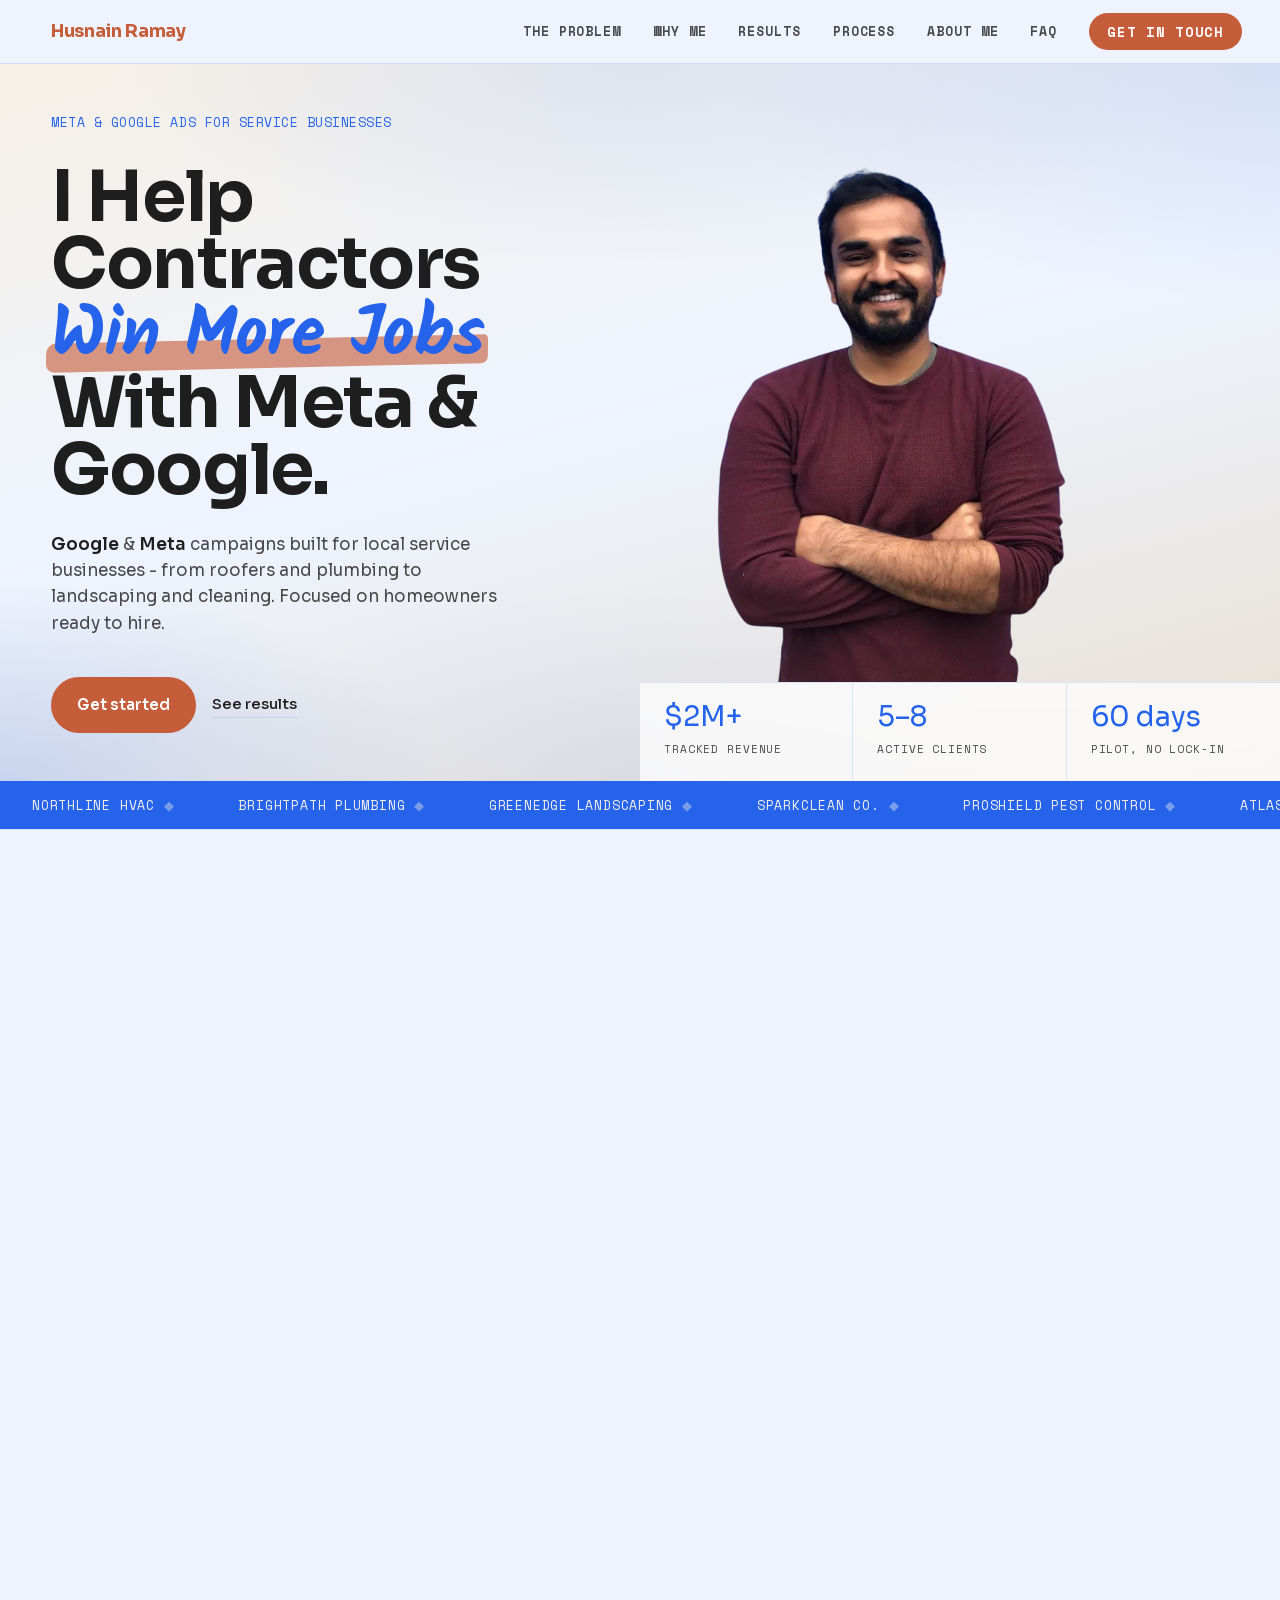
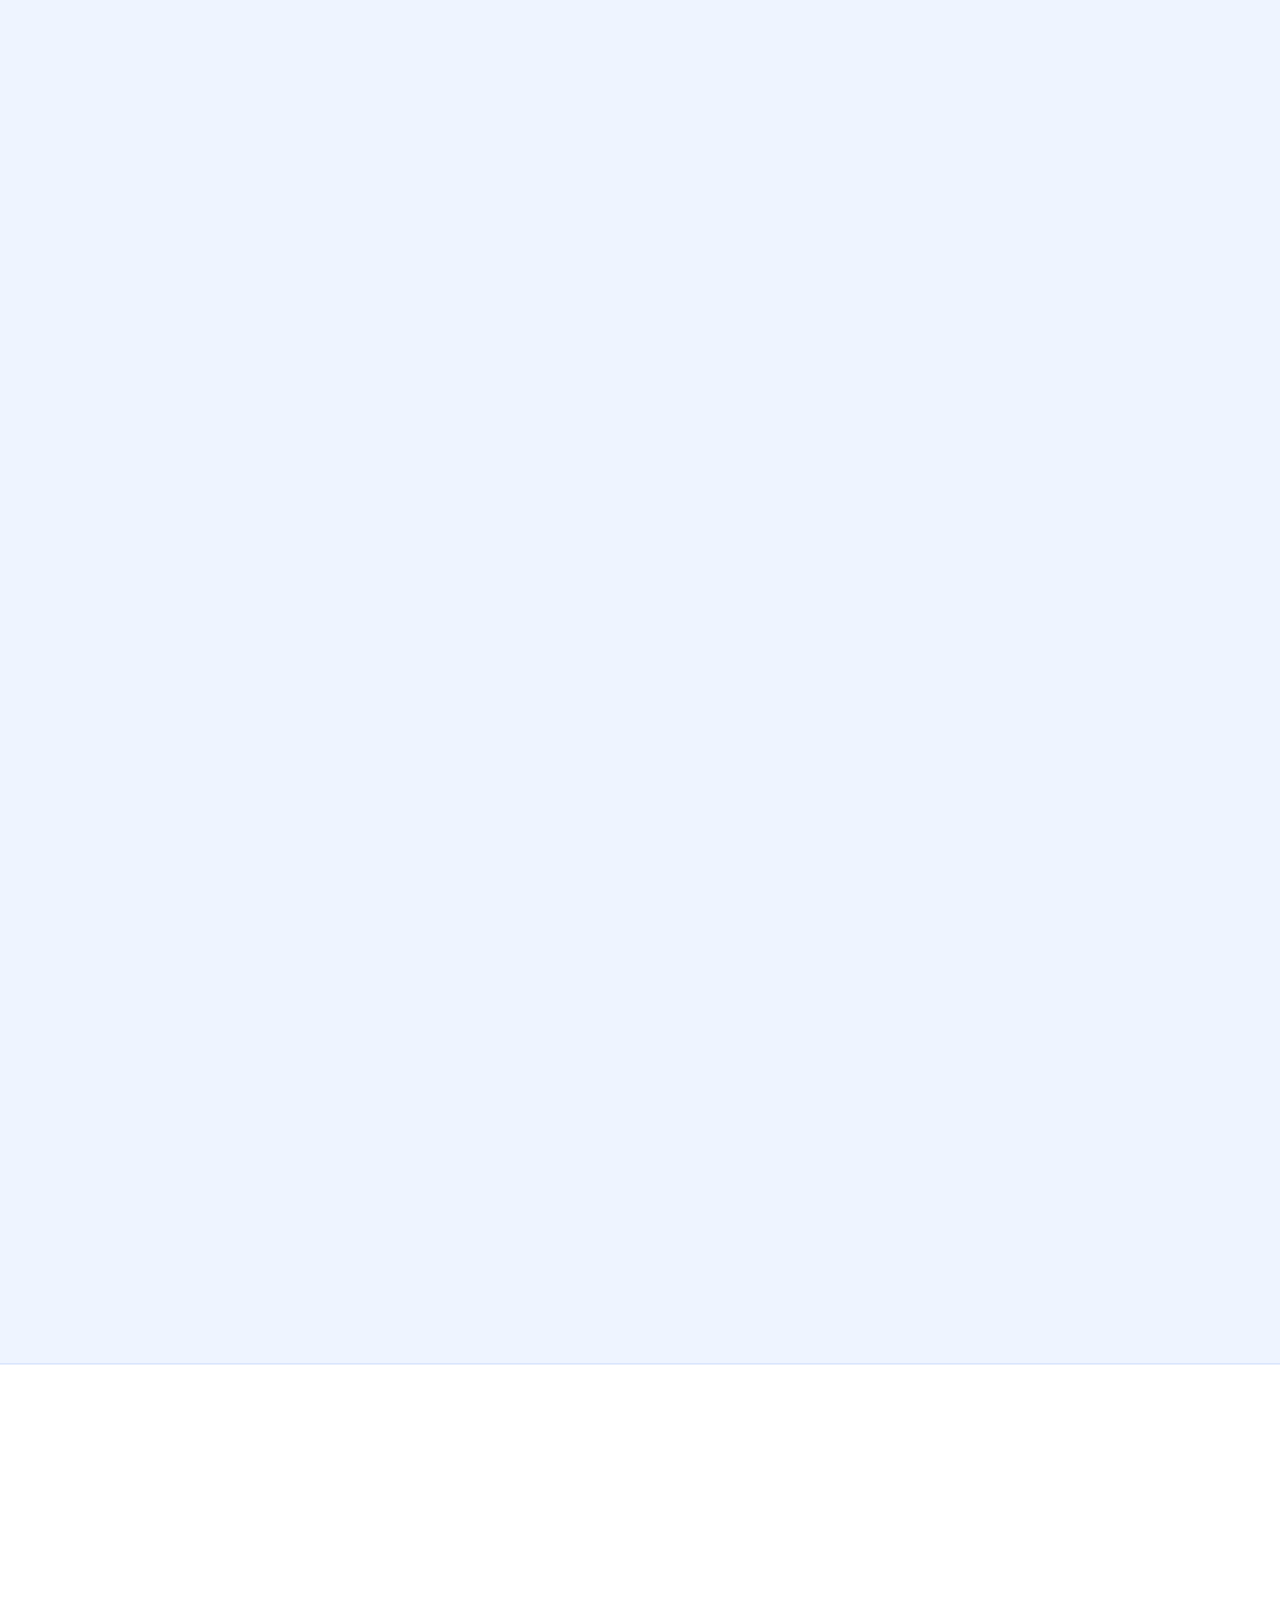
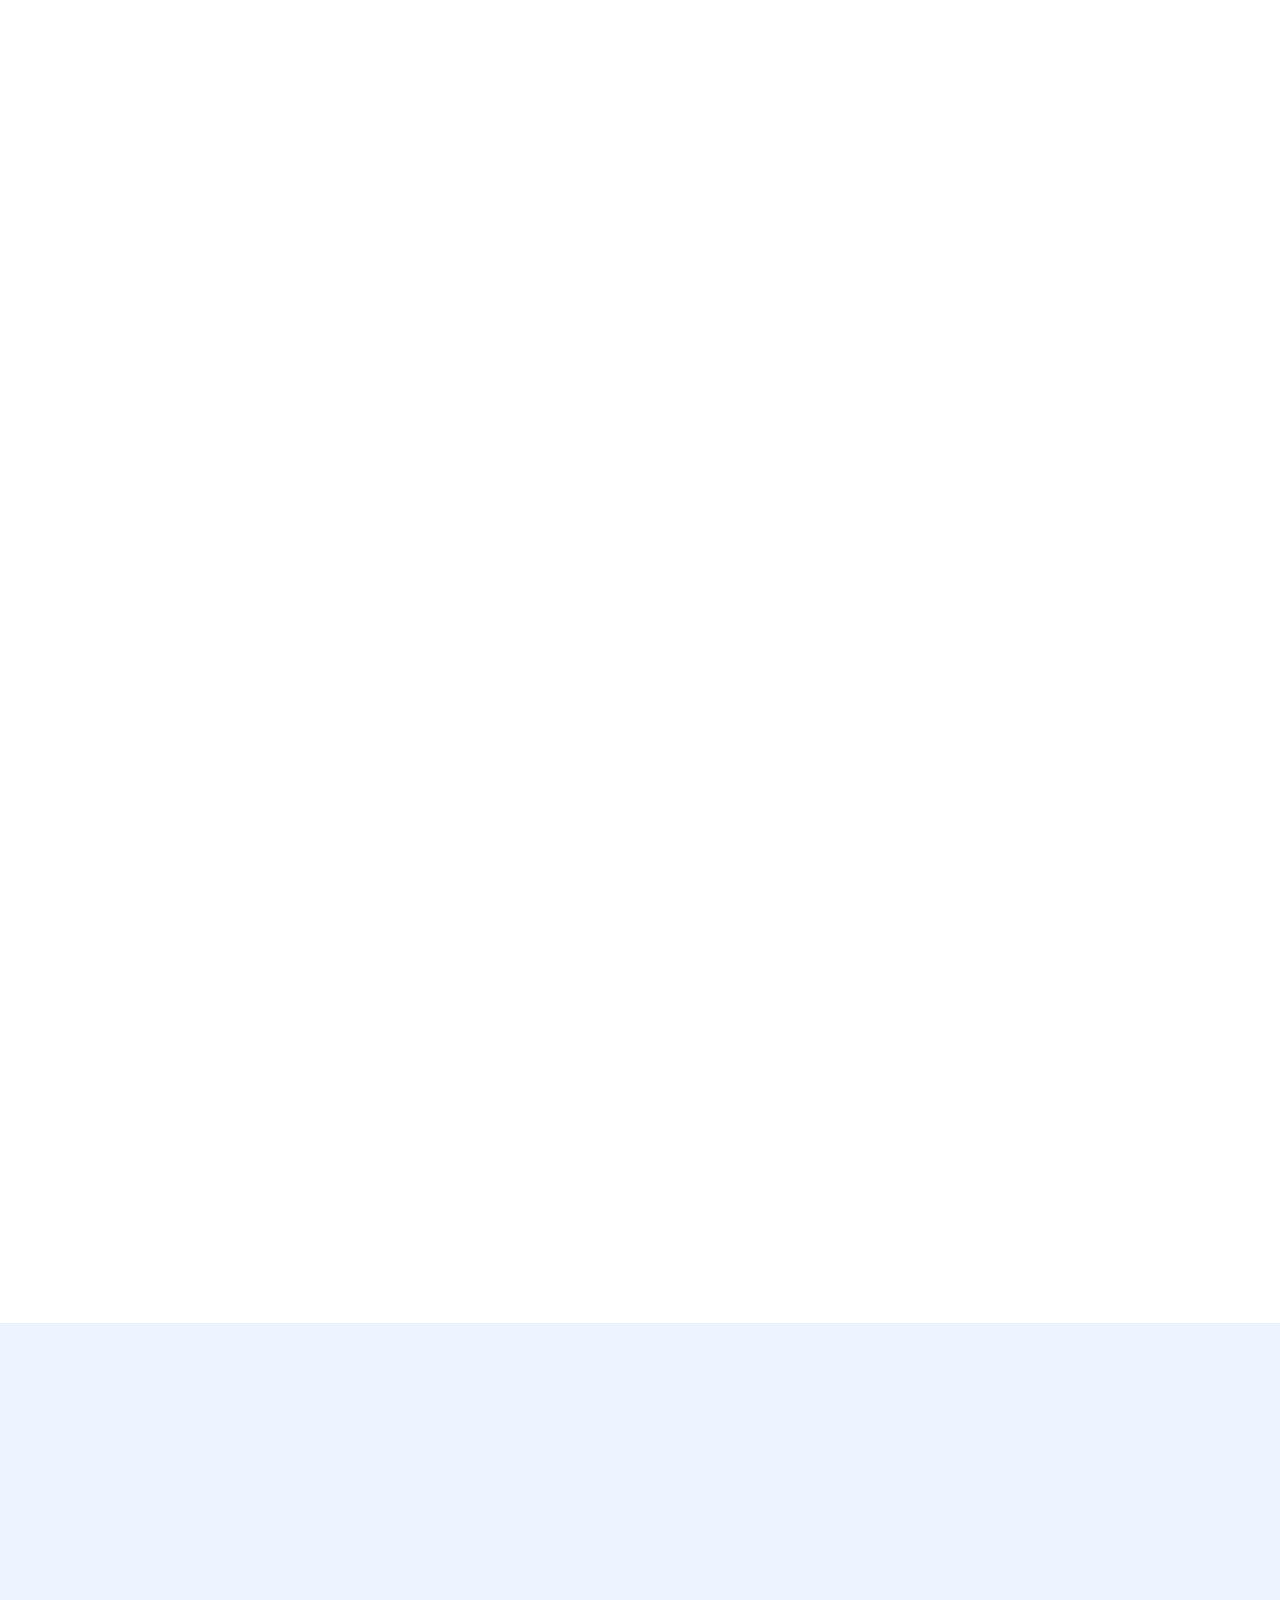
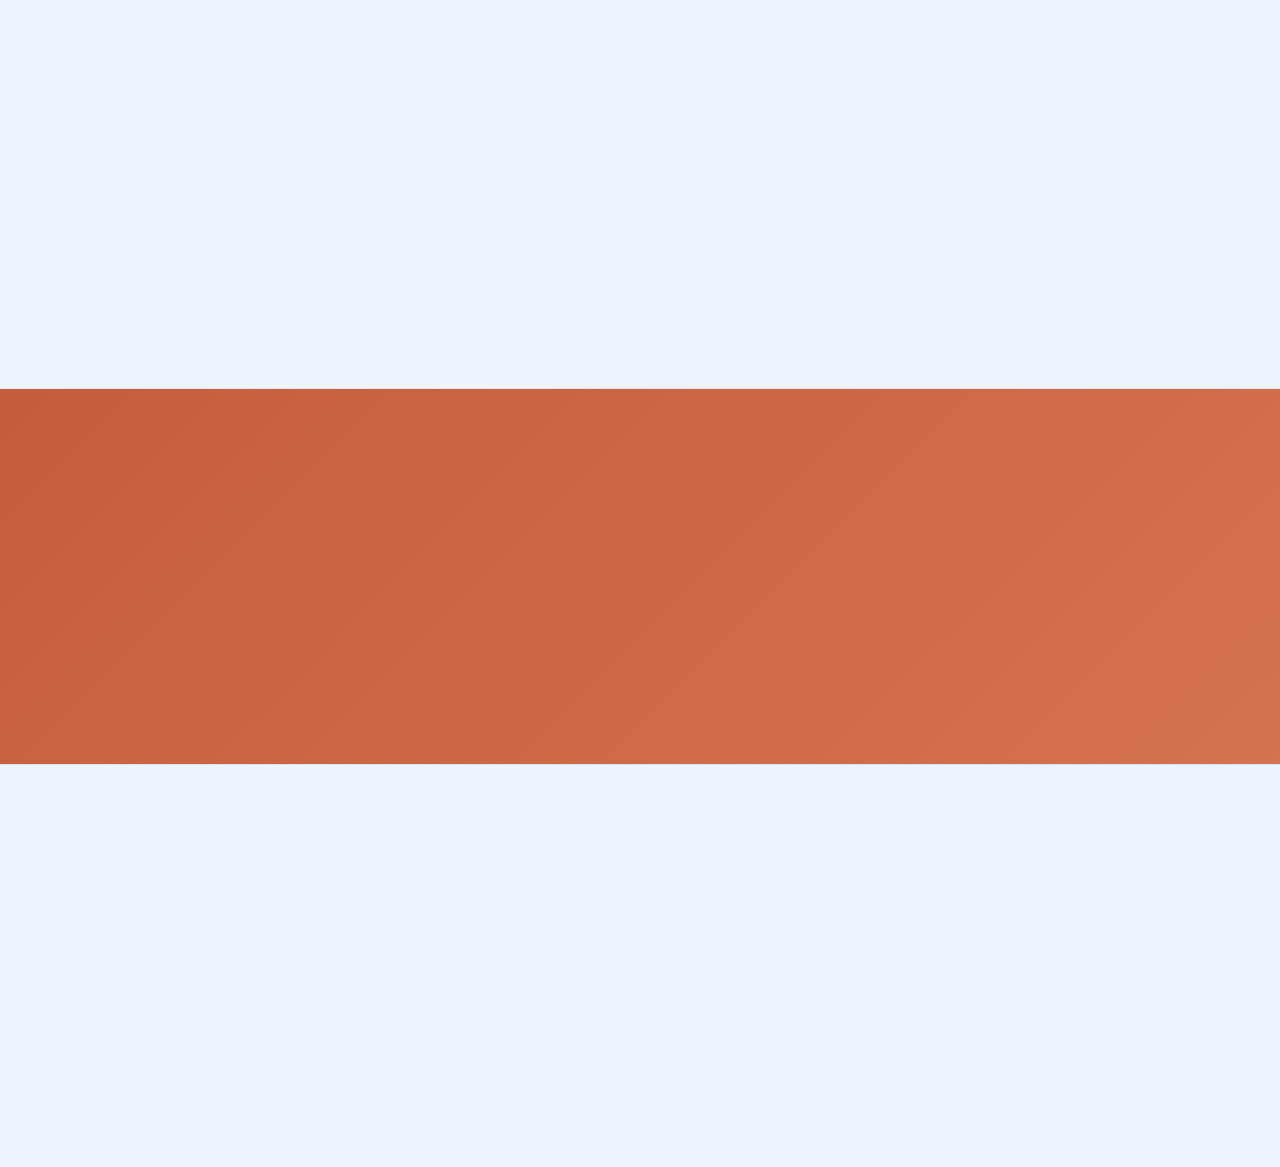
==== index.html @ 3a932e97 "Add files via upload" ====
<!DOCTYPE html>
<html lang="en">
<head>
<meta charset="UTF-8">
<meta name="viewport" content="width=device-width, initial-scale=1.0">
<title>Husnain Ramay | Meta & Google Ads for Service Businesses</title>
<meta name="description" content="I run Meta and Google Ads for local service businesses. Search, Performance Max, and paid social built to fill your calendar with qualified leads—not tire-kickers.">
<meta name="robots" content="index, follow, max-image-preview:large, max-snippet:-1, max-video-preview:-1">
<link rel="canonical" href="https://ramayleads.com/">
<meta name="author" content="Husnain Ramay">
<meta name="theme-color" content="#2563EB">
<meta property="og:type" content="website">
<meta property="og:locale" content="en_CA">
<meta property="og:site_name" content="Husnain Ramay">
<meta property="og:title" content="Husnain Ramay | Meta & Google Ads for Service Businesses">
<meta property="og:description" content="I run Meta and Google Ads for local service businesses. Search, Performance Max, and paid social built to fill your calendar with qualified leads—not tire-kickers.">
<meta property="og:url" content="https://ramayleads.com/">
<meta property="og:image" content="https://ramayleads.com/images/og-image.png">
<meta property="og:image:width" content="1200">
<meta property="og:image:height" content="630">
<meta property="og:image:type" content="image/png">
<meta property="og:image:alt" content="Husnain Ramay — Meta and Google Ads for service businesses">
<meta name="twitter:card" content="summary_large_image">
<meta name="twitter:title" content="Husnain Ramay | Meta & Google Ads for Service Businesses">
<meta name="twitter:description" content="Meta and Google Ads for local service businesses. Campaigns built to fill your calendar with qualified leads.">
<meta name="twitter:image" content="https://ramayleads.com/images/og-image.png">
<meta name="twitter:image:alt" content="Husnain Ramay — Meta and Google Ads for service businesses">
<link rel="preload" as="image" href="images/headshot2.webp" type="image/webp" fetchpriority="high">
<link rel="sitemap" type="application/xml" href="/sitemap.xml">
<link rel="icon" type="image/png" sizes="512x512" href="images/favicon.png">
<link rel="icon" type="image/png" sizes="32x32" href="images/favicon-32.png">
<link rel="icon" type="image/png" sizes="16x16" href="images/favicon-16.png">
<link rel="apple-touch-icon" sizes="180x180" href="images/apple-touch-icon.png">
<link rel="preload" href="fonts/sora-latin.woff2" as="font" type="font/woff2" crossorigin>
<link rel="preload" href="fonts/kalam-700.woff2" as="font" type="font/woff2" crossorigin>
<link rel="stylesheet" href="fonts/fonts.css">
<link rel="stylesheet" href="styles.css?v=7">
</head>
<body>

<a class="skip-link" href="#main-content">Skip to main content</a>

<header class="site-nav">
  <div class="site-nav-inner">
    <a href="#top" class="site-nav-brand">Husnain Ramay</a>
    <button type="button" class="site-nav-toggle" id="site-nav-toggle" aria-expanded="false" aria-controls="site-nav-menu" aria-label="Open menu">
      <span class="site-nav-toggle-icon" aria-hidden="true"></span>
    </button>
    <nav class="site-nav-links" id="site-nav-menu" aria-label="Main navigation">
      <a href="#problem">The Problem</a>
      <a href="#why-me">Why me</a>
      <a href="#results">Results</a>
      <a href="#how">Process</a>
      <a href="#about">About me</a>
      <a href="#faq">FAQ</a>
      <a href="#contact" class="site-nav-cta">Get In Touch</a>
    </nav>
  </div>
</header>

<main id="main-content">

<!-- HERO -->
<section class="hero" id="top" aria-labelledby="hero-title">
  <div class="hero-copy">
    <p class="mono hero-tag">Meta & Google Ads For Service businesses</p>
    <h1 id="hero-title">I Help Contractors <em>Win More Jobs</em> With Meta &amp; Google.</h1>
    <p class="hero-lead"><strong>Google</strong> &amp; <strong>Meta</strong> campaigns built for local service businesses - from roofers and plumbing to landscaping and cleaning. Focused on homeowners ready to hire.</p>
    <div class="hero-actions">
      <a href="#contact" class="btn-rust">Get started</a>
      <a href="#results" class="btn-ghost">See results</a>
    </div>
  </div>
  <div class="hero-visual">
    <div class="hero-portrait-wrap">
      <picture>
        <source srcset="images/headshot2.webp" type="image/webp">
        <img src="images/headshot2.png" alt="Husnain Ramay, Meta and Google Ads specialist for service businesses" class="hero-portrait" width="1000" height="1000" fetchpriority="high">
      </picture>
    </div>
    <div class="hero-stat-strip" role="region" aria-label="Key metrics">
      <div class="hero-stat"><strong>$2M+</strong><span>Tracked revenue</span></div>
      <div class="hero-stat"><strong>5–8</strong><span>Active clients</span></div>
      <div class="hero-stat"><strong>60 days</strong><span>Pilot, no lock-in</span></div>
    </div>
  </div>
</section>

<!-- MARQUEE -->
<div class="marquee-band" aria-hidden="true">
  <div class="marquee-track">
    <span>Northline HVAC</span><span>BrightPath Plumbing</span><span>GreenEdge Landscaping</span><span>SparkClean Co.</span><span>ProShield Pest Control</span><span>Atlas Electric</span><span>Summit Home Services</span>
    <span>Northline HVAC</span><span>BrightPath Plumbing</span><span>GreenEdge Landscaping</span><span>SparkClean Co.</span><span>ProShield Pest Control</span><span>Atlas Electric</span><span>Summit Home Services</span>
  </div>
</div>

<!-- PROBLEMS -->
<section class="problems-section section" id="problem" aria-labelledby="problem-title">
  <div class="section-inner">
    <header class="section-header">
      <h2 class="section-title" id="problem-title">Why Contractors Are Struggling</h2>
      <p class="section-subtitle">Six reasons local businesses leak money on Meta and Google right now.</p>
    </header>
    <div class="problems-grid">
      <article class="problem-card">
        <span class="problem-card-num" aria-hidden="true">01</span>
        <span class="problem-card-label">Targeting</span>
        <h3>Too broad, wrong audience</h3>
        <p>Meta and Google campaigns reach people who will never hire you - renters, DIYers, and shoppers outside your service area.</p>
      </article>
      <article class="problem-card">
        <span class="problem-card-num" aria-hidden="true">02</span>
        <span class="problem-card-label">Geo targeting</span>
        <h3>Paying for out-of-area clicks</h3>
        <p>Ads run in cities and zip codes you don't serve. You pay for the lead and waste a service call.</p>
      </article>
      <article class="problem-card">
        <span class="problem-card-num" aria-hidden="true">03</span>
        <span class="problem-card-label">Two platforms, no plan</span>
        <h3>Meta and Google in silos</h3>
        <p>Different vendors, different dashboards, no shared strategy. Budget gets duplicated and attribution is a guess.</p>
      </article>
      <article class="problem-card">
        <span class="problem-card-num" aria-hidden="true">04</span>
        <span class="problem-card-label">Tracking</span>
        <h3>No idea what closes</h3>
        <p>Form fills and message clicks look fine on a report. Nobody ties ad spend to booked jobs and revenue.</p>
      </article>
      <article class="problem-card">
        <span class="problem-card-num" aria-hidden="true">05</span>
        <span class="problem-card-label">Creative &amp; offers</span>
        <h3>Generic ads, weak hooks</h3>
        <p>Stock creative and vague "call today" copy. Low-intent clicks eat budget meant for high-value services.</p>
      </article>
      <article class="problem-card">
        <span class="problem-card-num" aria-hidden="true">06</span>
        <span class="problem-card-label">Follow-up</span>
        <h3>Leads with no system</h3>
        <p>Meta lead forms and Google calls land in an inbox with no routing, no speed-to-lead, and no retargeting for people who didn't convert.</p>
      </article>
    </div>
  </div>
</section>

<!-- WHY ME -->
<section class="why-compare section" id="why-me" aria-labelledby="why-me-title">
  <div class="section-inner">
    <header class="why-compare-header section-header">
      <h2 class="section-title" id="why-me-title">How I help service businesses<br>overcome these problems</h2>
      <p class="section-subtitle">Why working with me is different from an agency</p>
    </header>
    <div class="compare-matrix-wrap">
      <div class="compare-matrix" role="table" aria-label="Comparison of working with me vs a generic agency">
        <div class="compare-cell compare-head compare-head-desc" role="columnheader"><span class="sr-only">Feature</span></div>
        <div class="compare-cell compare-head compare-head--me" role="columnheader">Working with me</div>
        <div class="compare-cell compare-head compare-head-them" role="columnheader">The usual agency</div>

      <div class="compare-cell compare-desc" role="rowheader">You work with me directly - in the accounts, on calls, and in your Slack.</div>
        <div class="compare-cell compare-icon-cell compare-icon-cell--me" role="cell"><span class="compare-mark compare-mark--yes" aria-label="Yes">✓</span></div>
        <div class="compare-cell compare-icon-cell compare-icon-cell--them" role="cell"><span class="compare-mark compare-mark--no" aria-label="No">×</span></div>

        <div class="compare-cell compare-desc" role="rowheader">Fewer clients at a time, so your campaigns actually get attention</div>
        <div class="compare-cell compare-icon-cell compare-icon-cell--me" role="cell"><span class="compare-mark compare-mark--yes" aria-label="Yes">✓</span></div>
        <div class="compare-cell compare-icon-cell compare-icon-cell--them" role="cell"><span class="compare-mark compare-mark--no" aria-label="No">×</span></div>

        <div class="compare-cell compare-desc" role="rowheader">Serving only local contractors and home service companies</div>
        <div class="compare-cell compare-icon-cell compare-icon-cell--me" role="cell"><span class="compare-mark compare-mark--yes" aria-label="Yes">✓</span></div>
        <div class="compare-cell compare-icon-cell compare-icon-cell--them" role="cell"><span class="compare-mark compare-mark--no" aria-label="No">×</span></div>

        <div class="compare-cell compare-desc" role="rowheader">Faster changes and decisions without agency delays</div>
        <div class="compare-cell compare-icon-cell compare-icon-cell--me" role="cell"><span class="compare-mark compare-mark--yes" aria-label="Yes">✓</span></div>
        <div class="compare-cell compare-icon-cell compare-icon-cell--them" role="cell"><span class="compare-mark compare-mark--no" aria-label="No">×</span></div>

        <div class="compare-cell compare-desc" role="rowheader">60-day pilot - if the numbers don't work, you walk. No 12-month lock-in.</div>
        <div class="compare-cell compare-icon-cell compare-icon-cell--me" role="cell"><span class="compare-mark compare-mark--yes" aria-label="Yes">✓</span></div>
        <div class="compare-cell compare-icon-cell compare-icon-cell--them" role="cell"><span class="compare-mark compare-mark--no" aria-label="No">×</span></div>

        <div class="compare-cell compare-desc" role="rowheader">Strategy + execution done by one person, no miscommunication</div>
        <div class="compare-cell compare-icon-cell compare-icon-cell--me compare-icon-cell--me-last" role="cell"><span class="compare-mark compare-mark--yes" aria-label="Yes">✓</span></div>
        <div class="compare-cell compare-icon-cell compare-icon-cell--them" role="cell"><span class="compare-mark compare-mark--no" aria-label="No">×</span></div>
      </div>
    </div>
  </div>
</section>

<!-- RESULTS -->
<section class="paper section" id="results" aria-labelledby="results-title">
  <div class="section-inner">
    <header class="results-section-head">
      <div>
        <h2 class="section-title" id="results-title">Real results from service businesses I've worked with</h2>
        <p class="section-subtitle">Tracked revenue, lower cost-per-lead, and teams that stay booked.</p>
      </div>
      <p class="results-meta">$2M+ in tracked<br>revenue</p>
    </header>
    <article class="result-case">
      <div class="result-content">
        <p class="result-eyebrow">Case 01 · HVAC</p>
        <h3 class="result-headline">Cut cost-per-lead <span class="result-highlight">$142 to $48</span></h3>
        <p class="result-sub">Rebuilt their Google Search and Meta lead campaigns from scratch. Tightened geo targeting, fixed the pixel, and sent traffic to pages built to book service calls—not generic quote forms.</p>
      </div>
      <div class="result-quote-box">
        <p class="result-quote-text">"We were burning budget on clicks that went nowhere. About two months in, cost per lead came way down and the phone started ringing with people who actually wanted a service visit."</p>
        <div class="result-quote-who">
          <picture>
            <source srcset="images/testimonials/mike-torres.webp" type="image/webp">
            <img src="images/testimonials/mike-torres.jpg" alt="Mike Torres, owner of Northline HVAC" width="88" height="88" loading="lazy" decoding="async">
          </picture>
          <div><div class="name">Mike Torres</div><div class="role">Owner, Northline HVAC</div></div>
        </div>
      </div>
    </article>
    <article class="result-case">
      <div class="result-content">
        <p class="result-eyebrow">Case 02 · Plumbing</p>
        <h3 class="result-headline"><span class="result-highlight">38 booked jobs</span> in 30 days</h3>
        <p class="result-sub">Launched emergency and install campaigns on Google and Meta during peak season. Set up call tracking and same-day follow-up so the dispatch board stayed full.</p>
      </div>
      <div class="result-quote-box">
        <p class="result-quote-text">"Peak season is chaos. He had us live fast and gets that you can't sit on a hot lead for three days."</p>
        <div class="result-quote-who">
          <picture>
            <source srcset="images/testimonials/sarah-chen.webp" type="image/webp">
            <img src="images/testimonials/sarah-chen.jpg" alt="Sarah Chen, owner of BrightPath Plumbing" width="88" height="88" loading="lazy" decoding="async">
          </picture>
          <div><div class="name">Sarah Chen</div><div class="role">Owner, BrightPath Plumbing</div></div>
        </div>
      </div>
    </article>
    <article class="result-case">
      <div class="result-content">
        <p class="result-eyebrow">Case 03 · Landscaping</p>
        <h3 class="result-headline">Scaled from <span class="result-highlight">6 to 19</span> jobs/month</h3>
        <p class="result-sub">Took over from a generalist agency running generic home services ads. Split maintenance and new lawn jobs into separate campaigns on Meta and Google, and tied CRM data back so we scaled what actually closed.</p>
      </div>
      <div class="result-quote-box">
        <p class="result-quote-text">"Third agency we've tried. First time someone showed me which campaigns turned into signed contracts, not just form fills on a report."</p>
        <div class="result-quote-who">
          <picture>
            <source srcset="images/testimonials/james-reed.webp" type="image/webp">
            <img src="images/testimonials/james-reed.jpg" alt="James Reed, owner of GreenEdge Landscaping" width="88" height="88" loading="lazy" decoding="async">
          </picture>
          <div><div class="name">James Reed</div><div class="role">Owner, GreenEdge Landscaping</div></div>
        </div>
      </div>
    </article>
    <article class="result-case">
      <div class="result-content">
        <p class="result-eyebrow">Case 04 · Meta lead ads</p>
        <h3 class="result-headline"><span class="result-highlight">3.2×</span> more qualified leads</h3>
        <p class="result-sub">Rebuilt their Meta lead forms with better qualifying questions, fixed audience overlap with Google, and added retargeting for people who started but didn't book.</p>
      </div>
      <div class="result-quote-box">
        <p class="result-quote-text">"Meta was a black box when he took over. Wrong audiences, leads from cities we don't cover. Took a few weeks but we're getting real homeowners in our service area now."</p>
        <div class="result-quote-who">
          <picture>
            <source srcset="images/testimonials/derek-kim.webp" type="image/webp">
            <img src="images/testimonials/derek-kim.jpg" alt="Derek Kim, operations manager at SparkClean Co." width="88" height="88" loading="lazy" decoding="async">
          </picture>
          <div><div class="name">Derek Kim</div><div class="role">Ops Manager, SparkClean Co.</div></div>
        </div>
      </div>
    </article>
    <article class="result-case">
      <div class="result-content">
        <p class="result-eyebrow">Case 05 · Market expansion</p>
        <h3 class="result-headline">Launched in <span class="result-highlight">3 new cities</span> profitably</h3>
        <p class="result-sub">Helped a single-market pest control company expand into neighboring metros. Built geo-specific campaigns on Meta and Google, localized landing pages, and lead routing so each territory had its own budget and close-rate tracking.</p>
      </div>
      <div class="result-quote-box">
        <p class="result-quote-text">"We wanted to grow without blowing money guessing. He tested each city on its own and we killed one market in the first month. Saved us a lot."</p>
        <div class="result-quote-who">
          <picture>
            <source srcset="images/testimonials/amanda-lewis.webp" type="image/webp">
            <img src="images/testimonials/amanda-lewis.jpg" alt="Amanda Lewis, co-owner of ProShield Pest Control" width="88" height="88" loading="lazy" decoding="async">
          </picture>
          <div><div class="name">Amanda Lewis</div><div class="role">Co-Owner, ProShield Pest Control</div></div>
        </div>
      </div>
    </article>
  </div>
</section>

<aside class="cta-band cta-band--rust" aria-labelledby="cta-band-title">
  <h2 class="cta-band-title" id="cta-band-title">Want numbers like these?</h2>
  <p>I'll review your Meta and Google ad accounts, show you where budget is leaking, and <span class="cta-highlight">leave you with clear next steps—Even if we don’t work together</span></p>
  <a href="#contact" class="btn-rust">Get a free review</a>
</aside>

<!-- PROCESS -->
<section class="ink section" id="how" aria-labelledby="how-title">
  <div class="section-inner process-layout">
    <div class="process-side">
      <header class="section-header">
        <h2 class="section-title" id="how-title">What working together looks like</h2>
        <p class="section-subtitle">A simple process designed to reduce risk and focus on results.</p>
      </header>
      <p class="process-lead">Most agencies ask for a long-term commitment before proving anything. I prefer to start small, validate what's working, and scale only when the numbers make sense.</p>
    </div>
    <div class="process-steps">
      <article class="process-step">
        <h3>Discovery</h3>
        <p><strong>I start with a conversation.</strong></p>
        <p>I'll review your service area, average job value, seasonality, current marketing efforts, and growth goals. You'll get an honest assessment of where the opportunities are and whether Meta and Google Ads are the right fit.</p>
      </article>
      <div class="process-arrow" aria-hidden="true">↓</div>
      <article class="process-step">
        <h3>Launch &amp; Validate</h3>
        <p><strong>Build the foundation. Measure the results.</strong></p>
        <p>I launch or restructure your Meta and Google campaigns, implement conversion tracking and the pixel, and focus on generating qualified leads. Over the next 60 days, I measure performance, identify winning opportunities, and establish clear benchmarks.</p>
      </article>
      <div class="process-arrow" aria-hidden="true">↓</div>
      <article class="process-step">
        <h3>Scale Intelligently</h3>
        <p><strong>Invest more where the returns are strongest.</strong></p>
        <p>Once profitable campaigns are identified, I expand strategically—allocating more budget to the locations, services, and audiences producing real revenue while eliminating wasted spend.</p>
      </article>
    </div>
  </div>
</section>

<!-- ABOUT -->
<section class="paper section" id="about" aria-labelledby="about-title">
  <div class="section-inner about-grid">
    <div class="about-copy">
      <header class="section-header" style="margin-bottom:1.5rem;">
        <h2 class="section-title" id="about-title">The person running your Ad accounts</h2>
        <p class="section-subtitle">Solo specialist. No agency overhead.</p>
      </header>
      <p><strong>I'm Husnain Ramay.</strong> I run Meta and Google Ads for local service businesses - Roofers, HVAC, plumbing, landscaping, cleaning, pest control, and similar trades. No account managers, no junior buyers learning on your budget.</p>
      <p>I help service business owners fix wasted spend and fill their calendar with leads that actually book. You work directly with me on every account.</p>
    </div>
    <div class="about-visual">
      <picture class="about-photo">
        <source srcset="images/aboutme.webp" type="image/webp">
        <img src="images/aboutme.jpg" alt="Husnain Ramay working on Meta and Google Ads campaigns" width="800" height="1000" loading="eager" decoding="async">
      </picture>
    </div>
  </div>
</section>

<!-- FAQ -->
<section class="paper section" id="faq" aria-labelledby="faq-title">
  <div class="section-inner">
    <header class="section-header">
      <h2 class="section-title" id="faq-title">Questions business owners ask before committing</h2>
      <p class="section-subtitle">Frequently asked questions about working together.</p>
    </header>
    <div class="faq-grid">
      <details class="faq-item"><summary>What's the minimum ad spend?</summary><p>Most service business clients spend $2,500 to $12,000 a month across Meta and Google combined. Below that, there usually isn't enough data to optimize or scale meaningfully.</p></details>
      <details class="faq-item"><summary>How does pricing work?</summary><p>A flat monthly management fee based on your ad spend and account complexity. No percentage of spend, no hidden add-ons. I'll quote it after our first call after I understand your market and goals.</p></details>
      <details class="faq-item"><summary>What does the free review include?</summary><p>I review your Meta and Google campaigns, audiences, geo targeting, pixel and conversion tracking, and lead flow. You get a written breakdown of what's wasting budget and what I'd fix first. No obligation to hire me.</p></details>
      <details class="faq-item"><summary>What happens after the 60-day pilot?</summary><p>We sit down with cost-per-lead, close rate, and ROI in front of us. If the numbers work, we keep going month to month. If they don't, you walk. No auto-renewal, no penalty.</p></details>
      <details class="faq-item"><summary>Do I keep ownership of my ad accounts?</summary><p>Yes. Your Meta Business Manager and Google Ads accounts stay in your name. I get partner access so I can build and optimize, but you own the data, billing, and history. If we part ways, nothing gets held hostage.</p></details>
      <details class="faq-item"><summary>What makes a service business a bad fit?</summary><p>Combined ad spend under $2.5k/month, markets outside the U.S. and Canada, or owners who want set-and-forget with no input on close rates or job values. I need enough budget to test and enough visibility into what actually closes.</p></details>
    </div>
  </div>
</section>

<!-- CONTACT -->
<section class="section" id="contact" aria-labelledby="contact-heading">
  <div class="section-inner contact-inner">
    <div class="contact-grid">
      <div class="contact-copy">
        <h2 class="section-title" id="contact-heading">Let's talk about your Meta &amp; Google ads</h2>
        <h3 id="contact-title">Send a general inquiry</h3>
        <p id="contact-desc">Ask about working together, pricing, or timelines. I reply within one business day.</p>
      </div>
      <div class="form-panel">
        <div class="form-tabs" role="tablist" aria-label="Contact form options">
          <button type="button" class="active" role="tab" id="tab-inquiry" aria-selected="true" aria-controls="form-inquiry" data-form="inquiry">General inquiry</button>
          <button type="button" role="tab" id="tab-audit" aria-selected="false" aria-controls="form-audit" data-form="audit">Free review</button>
          <button type="button" role="tab" id="tab-contact" aria-selected="false" aria-controls="panel-contact" data-form="contact">Contact info</button>
        </div>
        <form class="contact-form" id="form-audit" action="https://formsubmit.co/hello@ramayleads.com" method="POST" hidden role="tabpanel" aria-labelledby="tab-audit">
          <input type="hidden" name="_subject" value="Free Meta & Google ads review request">
          <input type="hidden" name="_captcha" value="false">
          <input type="text" name="_honey" class="hp-field" tabindex="-1" autocomplete="off" aria-hidden="true">
          <p class="form-intro">For service businesses with an active Meta and/or Google Ads account.</p>
          <div class="field"><label for="a1">Name *</label><input class="input" type="text" id="a1" name="name" required autocomplete="name"></div>
          <div class="field"><label for="a2">Email *</label><input class="input" type="email" id="a2" name="email" required autocomplete="email"></div>
          <div class="field"><label for="a3">Company *</label><input class="input" type="text" id="a3" name="company" required autocomplete="organization"></div>
          <div class="field"><label for="a4">Phone *</label><input class="input" type="tel" id="a4" name="phone" required autocomplete="tel"></div>
          <div class="field">
            <label for="a5">Primary ad platform *</label>
            <select class="input" id="a5" name="primary_ad_platform" required>
              <option value="" disabled selected>Select</option>
              <option value="Google Ads">Google Ads</option>
              <option value="Meta">Meta (Facebook / Instagram)</option>
              <option value="Both">Both Meta and Google</option>
            </select>
          </div>
          <div class="notice">
            <strong>What happens next</strong>
            Access request within 2 business days. Review delivered 2 to 3 days after you approve access.
          </div>
          <button type="submit" class="btn-submit">Submit review request</button>
        </form>
        <form class="contact-form" id="form-inquiry" action="https://formsubmit.co/hello@ramayleads.com" method="POST" role="tabpanel" aria-labelledby="tab-inquiry">
          <input type="hidden" name="_subject" value="General inquiry — service business landing">
          <input type="hidden" name="_captcha" value="false">
          <input type="text" name="_honey" class="hp-field" tabindex="-1" autocomplete="off" aria-hidden="true">
          <p class="form-intro">Ask about working together, pricing, or whether Meta and Google ads make sense for your market.</p>
          <div class="field"><label for="i1">Name *</label><input class="input" type="text" id="i1" name="name" required autocomplete="name"></div>
          <div class="field"><label for="i2">Email *</label><input class="input" type="email" id="i2" name="email" required autocomplete="email"></div>
          <div class="field"><label for="i3">Company *</label><input class="input" type="text" id="i3" name="company" required autocomplete="organization"></div>
          <div class="field"><label for="i4">Phone *</label><input class="input" type="tel" id="i4" name="phone" required autocomplete="tel"></div>
          <div class="field">
            <label for="i5">Running paid ads? *</label>
            <select class="input" id="i5" name="running_paid_ads" required>
              <option value="" disabled selected>Select</option>
              <option value="Yes — Google only">Yes — Google only</option>
              <option value="Yes — Meta only">Yes — Meta only</option>
              <option value="Yes — both">Yes — both</option>
              <option value="No">No</option>
            </select>
          </div>
          <div class="field">
            <label for="i6">Message <span class="opt">(optional)</span></label>
            <textarea class="input" id="i6" name="message"></textarea>
          </div>
          <button type="submit" class="btn-submit">Send message</button>
        </form>
        <div class="contact-form contact-info-panel" id="panel-contact" hidden role="tabpanel" aria-labelledby="tab-contact">
          <p class="form-intro">Prefer to reach out directly? Here’s how to get in touch.</p>
          <div class="contact-info-list">
            <div class="contact-info-item">
              <span class="contact-info-label">Location</span>
              <p>Toronto, Ontario</p>
            </div>
            <div class="contact-info-item">
              <span class="contact-info-label">Email</span>
              <a href="mailto:hello@ramayleads.com">hello@ramayleads.com</a>
            </div>
            <div class="contact-info-item">
              <span class="contact-info-label">Phone</span>
              <a href="tel:+15487080577">548 708 0577</a>
            </div>
            <div class="contact-info-item">
              <span class="contact-info-label">LinkedIn</span>
              <a href="https://www.linkedin.com/in/husnain-ramay-83183541/" target="_blank" rel="noopener noreferrer">Send an inMail<span class="sr-only"> (opens in new tab)</span></a>
            </div>
          </div>
        </div>
      </div>
    </div>
  </div>
</section>

</main>

<footer class="site-footer">
  <span class="site-footer-brand">Husnain Ramay</span>
  <nav class="site-footer-links" aria-label="Contact links">
    <span>Toronto, Ontario</span>
    <a href="mailto:hello@ramayleads.com">hello@ramayleads.com</a>
    <a href="tel:+15487080577">548 708 0577</a>
    <a href="https://www.linkedin.com/in/husnain-ramay-83183541/" target="_blank" rel="noopener noreferrer">LinkedIn<span class="sr-only"> (opens in new tab)</span></a>
  </nav>
  <span class="site-footer-copy">© 2026 Husnain Ramay · Meta & Google for service businesses</span>
</footer>

<script type="application/ld+json">
{
  "@context": "https://schema.org",
  "@graph": [
    {
      "@type": "WebPage",
      "@id": "https://ramayleads.com/#webpage",
      "url": "https://ramayleads.com/",
      "name": "Husnain Ramay | Meta & Google Ads for Service Businesses",
      "description": "Meta and Google Ads management for local service businesses in the United States and Canada.",
      "isPartOf": { "@id": "https://ramayleads.com/#website" },
      "about": { "@id": "https://ramayleads.com/#business" },
      "primaryImageOfPage": {
        "@type": "ImageObject",
        "url": "https://ramayleads.com/images/og-image.png"
      },
      "inLanguage": "en-CA"
    },
    {
      "@type": "WebSite",
      "@id": "https://ramayleads.com/#website",
      "url": "https://ramayleads.com/",
      "name": "Husnain Ramay",
      "description": "Meta and Google Ads management for local service businesses in the United States and Canada.",
      "inLanguage": "en-CA"
    },
    {
      "@type": "Person",
      "@id": "https://ramayleads.com/#person",
      "name": "Husnain Ramay",
      "url": "https://ramayleads.com/",
      "email": "hello@ramayleads.com",
      "telephone": "+15487080577",
      "jobTitle": "Meta & Google Ads Specialist",
      "image": "https://ramayleads.com/images/headshot2.webp",
      "address": {
        "@type": "PostalAddress",
        "addressLocality": "Toronto",
        "addressRegion": "ON",
        "addressCountry": "CA"
      },
      "sameAs": [
        "https://www.linkedin.com/in/husnain-ramay-83183541/"
      ]
    },
    {
      "@type": "ProfessionalService",
      "@id": "https://ramayleads.com/#business",
      "name": "Husnain Ramay — Meta & Google Ads",
      "url": "https://ramayleads.com/",
      "email": "hello@ramayleads.com",
      "telephone": "+15487080577",
      "description": "Meta and Google Ads management for local service businesses including HVAC, plumbing, landscaping, cleaning, and related trades.",
      "image": "https://ramayleads.com/images/og-image.png",
      "founder": { "@id": "https://ramayleads.com/#person" },
      "areaServed": [
        { "@type": "Country", "name": "United States" },
        { "@type": "Country", "name": "Canada" }
      ],
      "address": {
        "@type": "PostalAddress",
        "addressLocality": "Toronto",
        "addressRegion": "ON",
        "addressCountry": "CA"
      },
      "serviceType": [
        "Meta Ads management",
        "Google Ads management",
        "Performance Max",
        "Lead generation"
      ]
    },
    {
      "@type": "FAQPage",
      "@id": "https://ramayleads.com/#faq",
      "mainEntity": [
        {
          "@type": "Question",
          "name": "What's the minimum ad spend?",
          "acceptedAnswer": {
            "@type": "Answer",
            "text": "Most service business clients spend $2,500 to $12,000 a month across Meta and Google combined. Below that, there usually isn't enough data to optimize or scale meaningfully."
          }
        },
        {
          "@type": "Question",
          "name": "How does pricing work?",
          "acceptedAnswer": {
            "@type": "Answer",
            "text": "A flat monthly management fee based on your ad spend and account complexity. No percentage of spend, no hidden add-ons. I'll quote it after our first call after I understand your market and goals."
          }
        },
        {
          "@type": "Question",
          "name": "What does the free review include?",
          "acceptedAnswer": {
            "@type": "Answer",
            "text": "I review your Meta and Google campaigns, audiences, geo targeting, pixel and conversion tracking, and lead flow. You get a written breakdown of what's wasting budget and what I'd fix first. No obligation to hire me."
          }
        },
        {
          "@type": "Question",
          "name": "What happens after the 60-day pilot?",
          "acceptedAnswer": {
            "@type": "Answer",
            "text": "We sit down with cost-per-lead, close rate, and ROI in front of us. If the numbers work, we keep going month to month. If they don't, you walk. No auto-renewal, no penalty."
          }
        },
        {
          "@type": "Question",
          "name": "Do I keep ownership of my ad accounts?",
          "acceptedAnswer": {
            "@type": "Answer",
            "text": "Yes. Your Meta Business Manager and Google Ads accounts stay in your name. I get partner access so I can build and optimize, but you own the data, billing, and history. If we part ways, nothing gets held hostage."
          }
        },
        {
          "@type": "Question",
          "name": "What makes a service business a bad fit?",
          "acceptedAnswer": {
            "@type": "Answer",
            "text": "Combined ad spend under $2.5k/month, markets outside the U.S. and Canada, or owners who want set-and-forget with no input on close rates or job values. I need enough budget to test and enough visibility into what actually closes."
          }
        }
      ]
    }
  ]
}
</script>
<script>
  const navToggle = document.getElementById('site-nav-toggle');
  const navMenu = document.getElementById('site-nav-menu');

  function closeNavMenu() {
    navMenu.classList.remove('is-open');
    navToggle.setAttribute('aria-expanded', 'false');
    navToggle.setAttribute('aria-label', 'Open menu');
  }

  navToggle.addEventListener('click', () => {
    const open = navMenu.classList.toggle('is-open');
    navToggle.setAttribute('aria-expanded', open ? 'true' : 'false');
    navToggle.setAttribute('aria-label', open ? 'Close menu' : 'Open menu');
  });

  navMenu.querySelectorAll('a').forEach(link => {
    link.addEventListener('click', closeNavMenu);
  });

  document.addEventListener('keydown', (event) => {
    if (event.key === 'Escape' && navMenu.classList.contains('is-open')) {
      closeNavMenu();
      navToggle.focus();
    }
  });

  const tabs = document.querySelectorAll('.form-tabs button');
  const fAudit = document.getElementById('form-audit');
  const fInquiry = document.getElementById('form-inquiry');
  const fContact = document.getElementById('panel-contact');
  const contactTitle = document.getElementById('contact-title');
  const contactDesc = document.getElementById('contact-desc');

  const formCopy = {
    audit: {
      title: 'Get your free Meta & Google review',
      desc: "Fill out the form. I'll send an access request within 2 business days."
    },
    inquiry: {
      title: 'Send a general inquiry',
      desc: 'Ask about working together, pricing, or timelines. I reply within one business day.'
    },
    contact: {
      title: 'Get in touch directly',
      desc: 'Email, call, or connect on LinkedIn. I reply to every message within one business day.'
    }
  };

  function setForm(type) {
    tabs.forEach(t => {
      const selected = t.dataset.form === type;
      t.classList.toggle('active', selected);
      t.setAttribute('aria-selected', selected ? 'true' : 'false');
    });
    fAudit.hidden = type !== 'audit';
    fInquiry.hidden = type !== 'inquiry';
    fContact.hidden = type !== 'contact';
    const copy = formCopy[type] || formCopy.inquiry;
    contactTitle.textContent = copy.title;
    contactDesc.textContent = copy.desc;
  }

  tabs.forEach(t => t.addEventListener('click', () => setForm(t.dataset.form)));
  if (location.hash === '#audit') setForm('audit');
  else if (location.hash === '#inquiry') setForm('inquiry');
  else if (location.hash === '#contact-info') setForm('contact');
</script>

</body>
</html>
---- fonts/fonts.css ----
@font-face {
  font-family: 'Kalam';
  font-style: normal;
  font-weight: 400;
  font-display: swap;
  src: url('kalam-400.woff2') format('woff2');
}

@font-face {
  font-family: 'Kalam';
  font-style: normal;
  font-weight: 700;
  font-display: swap;
  src: url('kalam-700.woff2') format('woff2');
}

@font-face {
  font-family: 'Sora';
  font-style: normal;
  font-weight: 400;
  font-display: swap;
  src: url('sora-latin.woff2') format('woff2');
}

@font-face {
  font-family: 'Sora';
  font-style: normal;
  font-weight: 500;
  font-display: swap;
  src: url('sora-latin.woff2') format('woff2');
}

@font-face {
  font-family: 'Sora';
  font-style: normal;
  font-weight: 600;
  font-display: swap;
  src: url('sora-latin.woff2') format('woff2');
}

@font-face {
  font-family: 'Sora';
  font-style: normal;
  font-weight: 700;
  font-display: swap;
  src: url('sora-latin.woff2') format('woff2');
}

@font-face {
  font-family: 'Space Mono';
  font-style: normal;
  font-weight: 400;
  font-display: swap;
  src: url('space-mono-400.woff2') format('woff2');
}

@font-face {
  font-family: 'Space Mono';
  font-style: normal;
  font-weight: 700;
  font-display: swap;
  src: url('space-mono-700.woff2') format('woff2');
}
---- styles.css ----
:root {
    --ink: #1E1E1E;
    --paper: #F6F0E6;
    --paper-dim: #E8DFD3;
    --surface: #FFFFFF;
    --bg-sand: #F0E8DC;
    --bg-rust-tint: #FAF1EB;
    --bg-blue-tint: #DCE8FD;
    --bg-blue-soft: #EEF4FF;
    --surface-hover: #E8DFD3;
    --pop: #C65D3A;
    --pop-deep: #A84A2B;
    --accent: #2563EB;
    --accent-deep: #1D4ED8;
    --accent-soft: #DCE8FD;
    --peach: #FAF1EB;
    --teal: var(--accent);
    --teal-deep: var(--accent-deep);
    --rust: var(--pop);
    --rust-deep: var(--pop-deep);
    --muted: rgba(30, 30, 30, 0.8);
    --border: rgba(37, 99, 235, 0.14);
    --display: 'Sora', system-ui, sans-serif;
    --sans: var(--display);
    --serif: var(--display);
    --mono: 'Space Mono', monospace;
    --accent-font: 'Kalam', cursive;
    --nav-h: 64px;
    --hero-inset-left: clamp(1.5rem, 4vw, 4rem);
    --hero-inset-right: clamp(1.5rem, 3vw, 3rem);
    --hero-gradient:
      radial-gradient(ellipse 80% 60% at 100% 0%, rgba(37, 99, 235, 0.14) 0%, transparent 55%),
      radial-gradient(ellipse 70% 55% at 0% 100%, rgba(37, 99, 235, 0.18) 0%, transparent 50%),
      radial-gradient(ellipse 55% 45% at 50% 100%, rgba(37, 99, 235, 0.08) 0%, transparent 60%),
      linear-gradient(165deg, #F6F0E6 0%, #EEF4FF 48%, #E8DFD3 100%);
  }
  *, *::before, *::after { box-sizing: border-box; margin: 0; padding: 0; }
  html { scroll-behavior: smooth; scroll-padding-top: calc(var(--nav-h) + 16px); }
  .skip-link {
    position: absolute;
    left: -9999px;
    top: 0.75rem;
    z-index: 500;
    padding: 0.75rem 1.25rem;
    background: var(--accent);
    color: #FFFFFF;
    font-weight: 700;
    font-size: 0.875rem;
    border-radius: 0.25rem;
    text-decoration: none;
  }
  .skip-link:focus {
    left: 0.75rem;
  }
  .sr-only {
    position: absolute;
    width: 1px;
    height: 1px;
    padding: 0;
    margin: -1px;
    overflow: hidden;
    clip: rect(0, 0, 0, 0);
    white-space: nowrap;
    border: 0;
  }
  .hp-field {
    position: absolute;
    left: -9999px;
    width: 1px;
    height: 1px;
    overflow: hidden;
  }
  :focus-visible {
    outline: 2px solid var(--accent);
    outline-offset: 3px;
  }
  @media (prefers-reduced-motion: reduce) {
    html { scroll-behavior: auto; }
    .marquee-track { animation: none; }
  }
  body {
    font-family: var(--sans);
    background: var(--paper);
    color: var(--ink);
    font-size: 17px;
    line-height: 1.55;
    -webkit-font-smoothing: antialiased;
  }
  img { max-width: 100%; display: block; }
  picture { display: contents; }
  a { color: inherit; text-decoration: none; }
  .mono { font-family: var(--mono); font-size: 0.8125rem; letter-spacing: 0.04em; text-transform: uppercase; }
  .serif { font-family: var(--display); font-weight: 700; }
  .site-nav {
    position: sticky;
    top: 0;
    z-index: 300;
    height: var(--nav-h);
    background: rgba(238, 244, 255, 0.92);
    backdrop-filter: blur(14px);
    -webkit-backdrop-filter: blur(14px);
    border-bottom: 1px solid var(--border);
  }
  .site-nav-inner {
    max-width: none;
    margin: 0;
    height: 100%;
    padding: 0 var(--hero-inset-right) 0 var(--hero-inset-left);
    display: flex;
    align-items: center;
    justify-content: space-between;
    gap: 1.5rem;
  }
  .site-nav-brand {
    font-family: var(--display);
    font-size: 1.125rem;
    font-weight: 700;
    letter-spacing: -0.02em;
    color: var(--pop);
    white-space: nowrap;
  }
  .site-nav-brand:hover { color: var(--pop-deep); }
  .site-nav-links {
    display: flex;
    align-items: center;
    gap: clamp(1rem, 2.5vw, 2rem);
  }
  .site-nav-links a {
    font-family: var(--mono);
    font-size: 0.8125rem;
    font-weight: 700;
    letter-spacing: 0.07em;
    text-transform: uppercase;
    color: var(--muted);
    transition: color 0.2s;
    white-space: nowrap;
  }
  .site-nav-links a:hover { color: var(--accent); }
  .site-nav-cta {
    background: var(--pop);
    color: #FFFFFF !important;
    padding: 0.5rem 1.125rem;
    font-weight: 700;
    font-size: 0.875rem !important;
    letter-spacing: 0.05em !important;
    border-radius: 999px;
    transition: background 0.2s, transform 0.2s;
  }
  .site-nav-cta:hover { background: var(--pop-deep); color: #FFFFFF !important; border: none; transform: translateY(-1px); }
  .site-nav-toggle {
    display: none;
    width: 2.75rem;
    height: 2.75rem;
    border: 1.5px solid var(--ink);
    border-radius: 0.25rem;
    background: var(--surface);
    color: var(--ink);
    cursor: pointer;
    align-items: center;
    justify-content: center;
    flex-shrink: 0;
    transition: background 0.2s, color 0.2s;
  }
  .site-nav-toggle:hover {
    background: var(--bg-blue-tint);
  }
  .site-nav-toggle-icon {
    position: relative;
    width: 1.125rem;
    height: 1.5px;
    background: currentColor;
    transition: background 0.2s;
  }
  .site-nav-toggle-icon::before,
  .site-nav-toggle-icon::after {
    content: '';
    position: absolute;
    left: 0;
    width: 100%;
    height: 1.5px;
    background: currentColor;
    transition: transform 0.2s, top 0.2s;
  }
  .site-nav-toggle-icon::before { top: -6px; }
  .site-nav-toggle-icon::after { top: 6px; }
  .site-nav-toggle[aria-expanded="true"] .site-nav-toggle-icon { background: transparent; }
  .site-nav-toggle[aria-expanded="true"] .site-nav-toggle-icon::before { top: 0; transform: rotate(45deg); }
  .site-nav-toggle[aria-expanded="true"] .site-nav-toggle-icon::after { top: 0; transform: rotate(-45deg); }
  .hero {
    display: grid;
    grid-template-columns: 1fr 1fr;
    background: var(--hero-gradient);
    align-items: stretch;
    position: relative;
    overflow: hidden;
  }
  .hero::before {
    content: '';
    position: absolute;
    inset: 0;
    background: radial-gradient(ellipse 60% 40% at 50% 0%, rgba(37, 99, 235, 0.1) 0%, transparent 70%);
    pointer-events: none;
    z-index: 0;
  }
  .hero-copy {
    display: flex;
    flex-direction: column;
    justify-content: center;
    padding: 3rem var(--hero-inset-right) 3rem var(--hero-inset-left);
    color: var(--ink);
    position: relative;
    z-index: 1;
  }
  .hero-tag {
    color: var(--accent);
    margin-bottom: 2rem;
  }
  .hero h1 {
    font-family: var(--serif);
    font-size: clamp(3rem, 5.5vw, 5.5rem);
    font-weight: 700;
    line-height: 0.95;
    letter-spacing: -0.02em;
    margin-bottom: 1.75rem;
  }
  .hero h1 em {
    font-family: var(--accent-font);
    font-style: normal;
    font-weight: 700;
    color: var(--accent);
    position: relative;
    display: inline-block;
    z-index: 0;
  }
  .hero h1 em::after {
    content: '';
    position: absolute;
    z-index: -1;
    left: -0.08em;
    right: -0.05em;
    top: 0.52em;
    bottom: 0.02em;
    background: color-mix(in srgb, var(--pop) 62%, transparent);
    transform: rotate(-1.25deg) skewX(-2deg);
    border-radius: 0.14em 0.06em 0.1em 0.12em;
    pointer-events: none;
  }
  .hero-lead {
    max-width: 28rem;
    color: var(--muted);
    font-size: 1.0625rem;
    margin-bottom: 2.5rem;
  }
  .hero-lead strong { color: var(--ink); font-weight: 600; }
  .hero-actions {
    display: flex;
    flex-wrap: wrap;
    gap: 1rem;
    align-items: center;
  }
  .btn-rust {
    display: inline-flex;
    align-items: center;
    gap: 0.5rem;
    background: var(--pop);
    color: #FFFFFF;
    font-weight: 600;
    font-size: 0.9375rem;
    padding: 0.9rem 1.5rem;
    border: 2px solid var(--pop);
    border-radius: 999px;
    transition: background 0.2s, color 0.2s, transform 0.2s;
  }
  .btn-rust:hover { background: transparent; color: var(--pop); transform: translateY(-1px); }
  .btn-ghost {
    display: inline-flex;
    align-items: center;
    color: var(--ink);
    font-weight: 500;
    font-size: 0.9375rem;
    border-bottom: 1px solid var(--border);
    padding-bottom: 2px;
    transition: border-color 0.2s, color 0.2s;
  }
  .btn-ghost:hover { color: var(--accent); border-color: var(--accent); }
  .hero-visual {
    position: relative;
    display: flex;
    flex-direction: column;
    align-items: stretch;
    background: transparent;
    padding: 2rem 0 0;
    overflow: hidden;
    z-index: 1;
    min-height: 100%;
  }
  .hero-portrait-wrap {
    display: flex;
    align-items: flex-end;
    justify-content: center;
    width: 100%;
    padding: 0 1.5rem;
    flex: 1;
  }
  .hero-portrait {
    width: auto;
    max-width: min(572px, 95%);
    max-height: min(81vh, 728px);
    height: auto;
    object-fit: contain;
    object-position: bottom center;
  }
  .hero-stat-strip {
    position: relative;
    z-index: 3;
    width: 100%;
    display: grid;
    grid-template-columns: repeat(3, 1fr);
    border-top: 1px solid var(--border);
    background: rgba(255, 255, 255, 0.75);
    backdrop-filter: blur(12px);
    -webkit-backdrop-filter: blur(12px);
    margin-top: auto;
    flex-shrink: 0;
  }
  .hero-stat {
    padding: 1.25rem 1.5rem;
    border-right: 1px solid var(--border);
    color: var(--ink);
  }
  .hero-stat:last-child { border-right: none; }
  .hero-stat strong {
    display: block;
    font-family: var(--serif);
    font-size: 1.75rem;
    font-weight: 400;
    line-height: 1;
    margin-bottom: 0.25rem;
    color: var(--accent);
  }
  .hero-stat span {
    font-family: var(--mono);
    font-size: 0.6875rem;
    text-transform: uppercase;
    letter-spacing: 0.08em;
    color: var(--muted);
  }
  .marquee-band {
    background: var(--accent);
    color: var(--paper);
    padding: 0.875rem 0;
    overflow: hidden;
  }
  .marquee-track {
    display: flex;
    width: max-content;
    animation: marquee 35s linear infinite;
  }
  .marquee-track span {
    font-family: var(--mono);
    font-size: 0.8125rem;
    letter-spacing: 0.06em;
    text-transform: uppercase;
    padding: 0 2rem;
    white-space: nowrap;
  }
  .marquee-track span::after { content: ' ◆ '; opacity: 0.4; }
  @keyframes marquee {
    from { transform: translateX(0); }
    to { transform: translateX(-50%); }
  }
  .paper { background: var(--paper); color: var(--ink); }
  .ink { background: var(--surface); color: var(--ink); }
  #results {
    background: var(--bg-blue-soft);
    border-bottom: 1px solid rgba(37, 99, 235, 0.1);
  }
  #about {
    background: var(--paper);
    border-top: 1px solid rgba(37, 99, 235, 0.1);
  }
  #faq {
    background: var(--bg-blue-soft);
    border-top: 1px solid rgba(37, 99, 235, 0.1);
  }
  .section {
    padding: clamp(4rem, 10vw, 7rem) clamp(1.5rem, 5vw, 4rem);
  }
  .section-inner { max-width: 72rem; margin: 0 auto; }
  .section-header { margin-bottom: 3rem; }
  .section-title {
    font-family: var(--serif);
    font-size: clamp(2.25rem, 4.5vw, 3.75rem);
    font-weight: 700;
    line-height: 1.05;
    letter-spacing: -0.02em;
    margin-bottom: 0.75rem;
    color: var(--accent-deep);
  }
  .section-subtitle {
    font-size: 1.125rem;
    color: var(--muted);
    max-width: 36rem;
    line-height: 1.5;
  }
  .paper .section-subtitle { color: var(--muted); }
  .ink .section-subtitle { color: var(--muted); }
  #results .results-section-head {
    display: grid;
    grid-template-columns: 1fr auto;
    gap: 1rem 2rem;
    align-items: end;
    border-bottom: 2px solid var(--ink);
    padding-bottom: clamp(1rem, 2vw, 1.35rem);
    margin-bottom: clamp(2rem, 4vw, 2.75rem);
    text-align: left;
  }
  #results .results-section-head .section-title {
    margin-bottom: 0;
    max-width: none;
  }
  #results .results-section-head .section-subtitle {
    margin-bottom: 0;
    max-width: 36rem;
  }
  #results .results-meta {
    font-family: var(--mono);
    font-size: 0.75rem;
    color: var(--muted);
    text-align: right;
    line-height: 1.5;
  }
  .result-case {
    display: grid;
    grid-template-columns: 1.05fr 0.95fr;
    gap: clamp(1.5rem, 3vw, 2.5rem);
    align-items: center;
    padding: clamp(1.75rem, 3vw, 2.5rem) 0;
    border-bottom: 1px solid rgba(30, 30, 30, 0.12);
  }
  .result-case:last-child {
    border-bottom: none;
    padding-bottom: 0;
  }
  .result-case:nth-child(even) { direction: rtl; }
  .result-case:nth-child(even) > * { direction: ltr; }
  .result-eyebrow {
    font-family: var(--mono);
    font-size: 0.6875rem;
    letter-spacing: 0.12em;
    text-transform: uppercase;
    color: var(--muted);
    margin-bottom: 0.85rem;
    display: flex;
    align-items: center;
    gap: 0.75rem;
  }
  .result-eyebrow::after {
    content: '';
    height: 1px;
    width: 2.5rem;
    background: rgba(30, 30, 30, 0.12);
    flex-shrink: 0;
  }
  .result-headline {
    font-family: var(--display);
    font-size: clamp(2rem, 5vw, 3.75rem);
    font-weight: 700;
    line-height: 0.95;
    letter-spacing: -0.035em;
    color: var(--ink);
    margin-bottom: 1rem;
  }
  .result-headline .result-highlight {
    font-family: var(--accent-font);
    font-style: normal;
    font-weight: 700;
    color: var(--accent);
  }
  .result-sub {
    font-size: clamp(1.0625rem, 1.75vw, 1.2rem);
    font-weight: 500;
    line-height: 1.6;
    color: rgba(30, 30, 30, 0.92);
    max-width: 36rem;
  }
  .result-quote-box {
    background: var(--bg-blue-tint);
    border: 1.5px solid var(--ink);
    border-radius: 0.35rem;
    padding: clamp(1.15rem, 2vw, 1.5rem) clamp(1.15rem, 2vw, 1.35rem);
    box-shadow: 4px 4px 0 var(--ink);
    position: relative;
  }
  .result-quote-box::before {
    content: '"';
    position: absolute;
    top: -1rem;
    left: 0.85rem;
    font-family: var(--accent-font);
    font-size: clamp(3.5rem, 8vw, 4.5rem);
    line-height: 1;
    color: var(--ink);
    opacity: 0.12;
    pointer-events: none;
  }
  .result-quote-text {
    font-size: clamp(1.0625rem, 1.75vw, 1.125rem);
    font-weight: 600;
    line-height: 1.55;
    color: var(--ink);
    margin-bottom: 0.85rem;
    position: relative;
    z-index: 1;
  }
  .result-quote-who {
    display: flex;
    align-items: center;
    gap: 0.75rem;
    padding-top: 0.85rem;
    border-top: 1px solid rgba(30, 30, 30, 0.12);
    position: relative;
    z-index: 1;
  }
  .result-quote-who img {
    width: 2.75rem;
    height: 2.75rem;
    border-radius: 50%;
    object-fit: cover;
    border: 1.5px solid var(--ink);
    flex-shrink: 0;
  }
  .result-quote-who .name {
    font-weight: 700;
    font-size: 0.9375rem;
  }
  .result-quote-who .role {
    font-size: 0.8125rem;
    color: var(--muted);
  }
  @media (max-width: 768px) {
    #results .results-section-head {
      grid-template-columns: 1fr;
      gap: 0.75rem;
    }
    #results .results-meta { text-align: left; }
    .result-case,
    .result-case:nth-child(even) {
      grid-template-columns: 1fr;
      direction: ltr;
    }
  }
  .about-grid {
    display: grid;
    grid-template-columns: 1fr 1fr;
    gap: 4rem;
    align-items: center;
  }
  .about-copy p {
    font-size: 1.125rem;
    color: var(--muted);
    margin-bottom: 1.25rem;
    max-width: 32rem;
  }
  .about-copy p strong { color: var(--accent); font-weight: 600; }
  .about-visual {
    position: relative;
    width: 100%;
    min-width: 0;
    display: grid;
    aspect-ratio: 4 / 5;
    overflow: visible;
  }
  .about-visual picture,
  .about-photo {
    display: block !important;
    grid-area: 1 / 1;
    position: relative;
    z-index: 1;
    width: 100%;
    height: 100%;
    min-width: 0;
    min-height: 0;
    margin: 0;
    overflow: hidden;
  }
  .about-visual img {
    display: block;
    grid-area: 1 / 1;
    position: relative;
    z-index: 1;
    width: 100%;
    height: 100%;
    min-height: 0;
    object-fit: cover;
    object-position: center 88%;
  }
  .about-visual::before {
    content: '';
    position: absolute;
    z-index: 0;
    top: 1.5rem;
    left: 1.5rem;
    right: -1.5rem;
    bottom: -1.5rem;
    background: var(--accent);
    border-radius: 0.5rem;
    pointer-events: none;
  }
  .problems-section {
    background: var(--bg-blue-soft);
    color: var(--ink);
    border-top: 1px solid rgba(37, 99, 235, 0.1);
    border-bottom: 1px solid rgba(37, 99, 235, 0.1);
  }
  .problems-section .section-header {
    text-align: center;
    max-width: none;
    margin: 0 auto 2rem;
  }
  .problems-section .section-title {
    font-size: clamp(2rem, 3.5vw, 3.25rem);
    line-height: 1.08;
  }
  @media (min-width: 768px) {
    .problems-section .section-title { white-space: nowrap; }
  }
  .problems-section .section-subtitle {
    color: var(--muted);
    font-size: clamp(1.125rem, 2vw, 1.3125rem);
    line-height: 1.5;
    margin: 0 auto;
    max-width: 40rem;
  }
  .problems-grid {
    display: grid;
    grid-template-columns: repeat(3, 1fr);
    gap: 0.875rem;
  }
  .problem-card {
    background: var(--surface);
    border: 1px solid var(--border);
    border-radius: 1rem;
    padding: 1.25rem 1.35rem;
    display: flex;
    flex-direction: column;
    gap: 0.35rem;
    box-shadow: 0 4px 16px rgba(37, 99, 235, 0.05);
    transition: transform 0.25s, box-shadow 0.25s;
  }
  .problem-card:hover {
    transform: translateY(-2px);
    box-shadow: 0 10px 28px rgba(37, 99, 235, 0.1);
  }
  .problem-card-num {
    font-family: var(--serif);
    font-size: 1.75rem;
    line-height: 1;
    color: var(--accent);
    opacity: 0.22;
  }
  .problem-card-label {
    font-family: var(--mono);
    font-size: 0.75rem;
    letter-spacing: 0.1em;
    text-transform: uppercase;
    color: var(--accent);
  }
  .problem-card h3 {
    font-family: var(--serif);
    font-size: clamp(1.5rem, 3vw, 2rem);
    font-weight: 700;
    line-height: 1.2;
    color: var(--ink);
  }
  .problem-card p {
    font-size: clamp(1.0625rem, 1.75vw, 1.1875rem);
    line-height: 1.6;
    color: rgba(30, 30, 30, 0.92);
  }
  @media (max-width: 900px) {
    .problems-grid { grid-template-columns: repeat(2, 1fr); }
  }
  @media (max-width: 600px) {
    .problems-grid { grid-template-columns: 1fr; }
  }
  #how {
    background: var(--bg-blue-soft);
    border-top: 1px solid rgba(37, 99, 235, 0.1);
    border-bottom: 1px solid rgba(37, 99, 235, 0.1);
  }
  .process-layout {
    display: grid;
    grid-template-columns: 1fr 1.15fr;
    gap: clamp(2.5rem, 5vw, 5rem);
    align-items: start;
  }
  .process-side {
    position: sticky;
    top: calc(var(--nav-h) + 2rem);
  }
  .process-side .section-header { margin-bottom: 1.5rem; }
  .process-lead {
    font-size: 1.0625rem;
    line-height: 1.6;
    color: var(--muted);
    margin-bottom: 1.5rem;
    max-width: 22rem;
  }
  .process-steps {
    display: flex;
    flex-direction: column;
    gap: 0;
  }
  .process-step {
    position: relative;
    background: var(--paper);
    border: 1px solid var(--border);
    border-radius: 1rem;
    padding: 1.75rem 1.75rem 1.75rem 2rem;
    border-left: 4px solid var(--accent);
    transition: background 0.25s, border-color 0.25s, transform 0.25s, box-shadow 0.25s;
    box-shadow: 0 8px 24px rgba(37, 99, 235, 0.06);
  }
  .process-step:hover {
    background: var(--paper-dim);
    border-color: rgba(37, 99, 235, 0.3);
    border-left-color: var(--accent);
    transform: translateY(-2px);
    box-shadow: 0 12px 28px rgba(37, 99, 235, 0.12);
  }
  .process-step + .process-step {
    margin-top: 1rem;
  }
  .process-step-label {
    font-family: var(--mono);
    font-size: 0.6875rem;
    letter-spacing: 0.1em;
    text-transform: uppercase;
    color: var(--accent);
    margin-bottom: 0.5rem;
    display: block;
  }
  .process-step h3 {
    font-family: var(--serif);
    font-size: 1.625rem;
    font-weight: 700;
    line-height: 1.15;
    color: var(--ink);
    margin-bottom: 0.625rem;
  }
  .process-step p {
    font-size: 0.9375rem;
    line-height: 1.55;
    color: var(--muted);
  }
  .process-step p + p { margin-top: 0.65rem; }
  .process-step-note {
    margin-top: 0.75rem;
    font-family: var(--mono);
    font-size: 0.75rem;
    color: var(--muted);
  }
  .process-arrow {
    display: flex;
    justify-content: center;
    padding: 0.35rem 0;
    color: var(--accent);
    font-size: 1.125rem;
    line-height: 1;
  }
  @media (max-width: 900px) {
    .process-layout { grid-template-columns: 1fr; }
    .process-side { position: static; }
    .process-lead { max-width: none; }
  }
  .why-compare {
    background: var(--surface);
    border-top: 1px solid rgba(37, 99, 235, 0.1);
    border-bottom: 1px solid rgba(37, 99, 235, 0.1);
  }
  .why-compare-header {
    text-align: center;
    max-width: none;
    margin: 0 auto 2rem;
  }
  .why-compare-header .section-title {
    margin-bottom: 0.5rem;
    font-size: clamp(1.875rem, 2.75vw, 2.875rem);
    line-height: 1.12;
  }
  .why-compare-header .section-subtitle { margin: 0 auto; font-size: clamp(1.0625rem, 2vw, 1.25rem); }
  .compare-matrix-wrap {
    overflow-x: auto;
    padding: 0.5rem 0 0.25rem;
  }
  .compare-matrix {
    display: grid;
    grid-template-columns: minmax(0, 1fr) 6.5rem 6.5rem;
    min-width: min(100%, 40rem);
    border: 1px solid var(--border);
    border-radius: 0.875rem;
    background: var(--surface);
    overflow: hidden;
  }
  .compare-cell {
    display: flex;
    align-items: center;
    padding: 0.8rem 1rem;
    border-bottom: 1px solid var(--border);
    min-height: 3.75rem;
  }
  .compare-matrix > :nth-last-child(-n+3) { border-bottom: none; }
  .compare-head {
    font-family: var(--mono);
    font-size: 0.6875rem;
    letter-spacing: 0.08em;
    text-transform: uppercase;
    font-weight: 500;
    min-height: auto;
    padding-top: 0.9rem;
    padding-bottom: 0.9rem;
  }
  .compare-head-desc {
    background: var(--paper);
    color: var(--muted);
    border-bottom: 1px solid var(--border);
  }
  .compare-head-them {
    background: var(--paper-dim);
    color: var(--muted);
    justify-content: center;
    text-align: center;
    border-left: 1px solid var(--border);
    padding-left: 0.5rem;
    padding-right: 0.5rem;
  }
  .compare-desc {
    background: var(--surface);
    color: rgba(30, 30, 30, 0.9);
    font-size: clamp(1.0625rem, 1.75vw, 1.2rem);
    line-height: 1.5;
  }
  .compare-icon-cell {
    justify-content: center;
    padding: 0.8rem 0.5rem;
    border-left: 1px solid var(--border);
  }
  .compare-icon-cell--them { background: var(--paper); }
  .compare-icon-cell--me {
    background: var(--bg-blue-soft);
    border-left: 2px solid var(--accent);
    border-right: 2px solid var(--accent);
  }
  .compare-head--me {
    justify-content: center;
    text-align: center;
    background: var(--accent);
    color: var(--paper);
    border-top: 2px solid var(--accent);
    border-bottom: 1px solid rgba(255, 255, 255, 0.2);
    border-left: 2px solid var(--accent);
    border-right: 2px solid var(--accent);
    border-radius: 0.75rem 0.75rem 0 0;
    margin-top: -0.5rem;
    padding-top: 1.1rem;
    padding-bottom: 1rem;
    box-shadow: 0 -2px 20px rgba(37, 99, 235, 0.2), 0 8px 28px rgba(37, 99, 235, 0.15);
    z-index: 1;
  }
  .compare-icon-cell--me-last {
    border-bottom: 2px solid var(--accent) !important;
    border-radius: 0 0 0.75rem 0.75rem;
    box-shadow: 0 6px 20px rgba(37, 99, 235, 0.1);
    margin-bottom: -1px;
    padding-bottom: calc(0.8rem + 2px);
  }
  .compare-mark {
    width: 2.25rem;
    height: 2.25rem;
    border-radius: 50%;
    display: grid;
    place-items: center;
    font-size: 1rem;
    font-weight: 700;
  }
  .compare-mark--yes { background: var(--accent); color: #fff; }
  .compare-mark--no { background: rgba(37, 99, 235, 0.1); color: var(--muted); }
  @media (max-width: 540px) {
    .compare-matrix { grid-template-columns: minmax(12rem, 1fr) 4.5rem 4.5rem; }
    .compare-desc { font-size: 1rem; padding: 0.75rem; }
    .compare-mark { width: 2rem; height: 2rem; font-size: 0.9rem; }
  }
  #contact {
    background: var(--paper);
    border-top: 1px solid rgba(37, 99, 235, 0.1);
  }
  .contact-inner { max-width: 72rem; margin: 0 auto; }
  .contact-grid {
    display: grid;
    grid-template-columns: 1fr 1.05fr;
    gap: clamp(2.5rem, 5vw, 5rem);
    align-items: start;
  }
  .contact-copy {
    padding: clamp(1rem, 2vw, 2rem) 0;
    display: flex;
    flex-direction: column;
    justify-content: center;
    position: sticky;
    top: calc(var(--nav-h) + 2rem);
  }
  .contact-copy .section-title {
    font-size: clamp(2.5rem, 5vw, 4.5rem);
    margin-bottom: 1.25rem;
  }
  .contact-copy #contact-title {
    font-family: var(--display);
    font-size: clamp(1.75rem, 3vw, 2.5rem);
    font-weight: 700;
    line-height: 1.15;
    color: var(--ink);
    margin-bottom: 1.25rem;
  }
  .contact-copy > p {
    font-size: 1.25rem;
    color: var(--muted);
    max-width: 28rem;
    margin-bottom: 0;
    line-height: 1.5;
  }
  .form-panel {
    border: 1.5px solid var(--ink);
    border-radius: 0.25rem;
    background: var(--surface);
    box-shadow: 8px 8px 0 var(--ink);
    overflow: hidden;
  }
  .form-tabs {
    display: grid;
    grid-template-columns: repeat(3, 1fr);
    border-bottom: 1.5px solid var(--ink);
    margin-bottom: 0;
  }
  .form-tabs button {
    padding: 1rem 1.125rem;
    border: none;
    background: var(--paper-dim);
    font-family: var(--display);
    font-size: 1rem;
    font-weight: 600;
    letter-spacing: 0;
    text-transform: none;
    cursor: pointer;
    color: var(--ink);
    transition: background 0.2s, color 0.2s;
    margin-bottom: 0;
  }
  .form-tabs button:not(:last-child) {
    border-right: 1.5px solid var(--ink);
  }
  .form-tabs button.active {
    background: var(--ink);
    color: var(--paper);
    border-bottom-color: transparent;
    font-weight: 600;
  }
  .form-tabs button:hover:not(.active) {
    background: var(--bg-blue-tint);
  }
  .contact-form {
    padding: clamp(2rem, 3.5vw, 2.5rem);
    font-size: 1.0625rem;
    line-height: 1.55;
  }
  .field { margin-bottom: 1.35rem; }
  .field label {
    display: block;
    font-family: var(--mono);
    font-size: 0.75rem;
    letter-spacing: 0.1em;
    text-transform: uppercase;
    margin-bottom: 0.5rem;
    color: var(--muted);
  }
  .field label .opt { text-transform: none; letter-spacing: 0; font-family: var(--sans); color: var(--muted); font-size: 1.0625rem; }
  .input {
    width: 100%;
    padding: 0.875rem 1rem;
    font-family: var(--display);
    font-size: 1.125rem;
    border: 1.5px solid var(--ink);
    border-radius: 0.25rem;
    background: var(--paper);
    color: var(--ink);
    outline: none;
    transition: box-shadow 0.2s;
  }
  .input:focus {
    box-shadow: 3px 3px 0 var(--accent);
  }
  select.input {
    cursor: pointer;
    appearance: none;
    background-image: url("data:image/svg+xml,%3Csvg xmlns='http://www.w3.org/2000/svg' width='12' height='8' viewBox='0 0 12 8'%3E%3Cpath d='M1 1l5 5 5-5' fill='none' stroke='%231E1E1E' stroke-width='1.5' stroke-linecap='round'/%3E%3C/svg%3E");
    background-repeat: no-repeat;
    background-position: right 1rem center;
    padding-right: 2.5rem;
  }
  select.input:invalid { color: var(--muted); }
  textarea.input { min-height: 7.5rem; resize: vertical; }
  .hint { font-size: 0.9375rem; color: var(--muted); margin-top: 0.5rem; display: block; line-height: 1.45; }
  .notice {
    background: var(--bg-blue-tint);
    border: 1.5px solid var(--ink);
    padding: 1.125rem 1.25rem;
    font-size: 1rem;
    color: var(--ink);
    line-height: 1.55;
    margin-bottom: 1.75rem;
    border-radius: 0.25rem;
  }
  .notice strong { display: block; font-weight: 600; margin-bottom: 0.4rem; font-size: 1.0625rem; }
  .form-intro { font-size: 1.0625rem; color: var(--muted); margin-bottom: 1.75rem; line-height: 1.5; }
  .btn-submit {
    width: 100%;
    padding: 1.125rem 1.5rem;
    background: var(--pop);
    color: #FFFFFF;
    border: 2px solid var(--pop);
    border-radius: 999px;
    font-family: var(--display);
    font-size: 1.125rem;
    letter-spacing: 0;
    text-transform: none;
    cursor: pointer;
    font-weight: 600;
    transition: background 0.2s, color 0.2s, transform 0.2s;
  }
  .btn-submit:hover { background: transparent; color: var(--pop); transform: translateY(-1px); }
  .form-tabs button:focus-visible {
    outline: 2px solid var(--accent);
    outline-offset: -2px;
  }
  .contact-info-panel[hidden] { display: none !important; }
  .contact-info-list {
    display: flex;
    flex-direction: column;
    gap: 1.5rem;
  }
  .contact-info-item {
    padding-bottom: 1.5rem;
    border-bottom: 1px solid var(--border);
  }
  .contact-info-item:last-child {
    padding-bottom: 0;
    border-bottom: none;
  }
  .contact-info-label {
    display: block;
    font-family: var(--mono);
    font-size: 0.75rem;
    letter-spacing: 0.1em;
    text-transform: uppercase;
    color: var(--muted);
    margin-bottom: 0.5rem;
  }
  .contact-info-item a,
  .contact-info-item p {
    font-family: var(--display);
    font-size: 1.125rem;
    font-weight: 600;
    color: var(--accent-deep);
    line-height: 1.4;
  }
  .contact-info-item a:hover {
    color: var(--accent);
  }
  @media (max-width: 900px) {
    .contact-copy { position: static; }
    .form-tabs button { font-size: 0.875rem; padding: 0.875rem 0.5rem; }
  }
  #faq .section-header { margin-bottom: 1.75rem; }
  .faq-grid {
    display: grid;
    grid-template-columns: 1fr 1fr;
    gap: 0 2.5rem;
  }
  .faq-item {
    border-bottom: 1px solid var(--border);
  }
  .faq-item summary {
    padding: 1.15rem 0;
    font-weight: 600;
    font-size: clamp(1.0625rem, 1.75vw, 1.1875rem);
    cursor: pointer;
    list-style: none;
    display: flex;
    justify-content: space-between;
    gap: 1rem;
    align-items: flex-start;
  }
  .faq-item summary::-webkit-details-marker { display: none; }
  .faq-item summary::after {
    content: '+';
    font-family: var(--mono);
    font-size: 1.125rem;
    color: var(--accent);
    flex-shrink: 0;
  }
  .faq-item[open] summary::after { content: '−'; }
  .faq-item p {
    padding-bottom: 1.15rem;
    font-size: clamp(1rem, 1.6vw, 1.0625rem);
    color: var(--muted);
    line-height: 1.55;
  }
  .cta-band {
    padding: clamp(2.5rem, 5vw, 3.5rem) clamp(1.5rem, 5vw, 4rem);
    text-align: center;
  }
  .cta-band-title {
    font-family: var(--serif);
    font-size: clamp(1.75rem, 3vw, 2.35rem);
    font-weight: 700;
    line-height: 1.15;
    margin-bottom: 0.75rem;
    max-width: 28rem;
    margin-left: auto;
    margin-right: auto;
  }
  .cta-band p {
    font-size: 1.0625rem;
    line-height: 1.55;
    max-width: 32rem;
    margin: 0 auto 1.75rem;
  }
  .cta-band--ink {
    background: linear-gradient(135deg, var(--bg-blue-tint) 0%, #C5D9FA 55%, var(--bg-blue-soft) 100%);
    color: var(--ink);
    border-top: 1px solid rgba(37, 99, 235, 0.16);
    border-bottom: 1px solid rgba(37, 99, 235, 0.16);
  }
  .cta-band--ink .cta-band-title { color: var(--accent); }
  .cta-band--ink p { color: var(--muted); }
  .cta-band--paper {
    background: var(--paper);
    color: var(--ink);
    border-top: 1px solid var(--border);
    border-bottom: 1px solid var(--border);
  }
  .cta-band--paper p { color: var(--muted); }
  .cta-band--rust {
    background: linear-gradient(135deg, var(--pop) 0%, #d4734f 100%);
    color: #FFFFFF;
  }
  .cta-band--rust .cta-band-title { color: #FFFFFF; }
  .cta-band--rust p { color: rgba(255, 255, 255, 0.92); }
  .cta-highlight {
    font-family: var(--accent-font);
    font-weight: 700;
    color: var(--accent);
    background: #FFFFFF;
    padding: 0.06em 0.4em;
    border-radius: 0.15em;
    box-decoration-break: clone;
    -webkit-box-decoration-break: clone;
  }
  .cta-band--rust .btn-rust {
    background: var(--paper);
    border-color: var(--paper);
    color: var(--accent);
  }
  .cta-band--rust .btn-rust:hover {
    background: transparent;
    color: var(--paper);
    border-color: var(--paper);
  }
  .site-footer {
    background: var(--bg-blue-soft);
    color: var(--muted);
    padding: 2rem clamp(1.5rem, 5vw, 4rem);
    display: flex;
    justify-content: space-between;
    align-items: center;
    flex-wrap: wrap;
    gap: 1.25rem 2rem;
    border-top: 1px solid rgba(37, 99, 235, 0.1);
  }
  .site-footer-brand {
    font-family: var(--display);
    font-size: 1.0625rem;
    font-weight: 700;
    letter-spacing: -0.02em;
    color: var(--ink);
    white-space: nowrap;
  }
  .site-footer-links {
    display: flex;
    flex-direction: column;
    gap: 0.5rem;
    align-items: flex-start;
  }
  .site-footer-links a,
  .site-footer-links span {
    font-family: var(--mono);
    font-size: 0.75rem;
    letter-spacing: 0.04em;
    color: var(--accent-deep);
    line-height: 1.4;
  }
  .site-footer-links a {
    border-bottom: 1px solid rgba(29, 78, 216, 0.25);
    padding-bottom: 1px;
    transition: color 0.2s, border-color 0.2s;
  }
  .site-footer-links span {
    color: var(--muted);
  }
  .site-footer-links a:hover {
    color: var(--accent);
    border-bottom-color: var(--accent);
  }
  .site-footer-copy {
    font-family: var(--mono);
    font-size: 0.6875rem;
    letter-spacing: 0.06em;
    margin-left: auto;
  }
  @media (max-width: 640px) {
    .site-footer { flex-direction: column; align-items: flex-start; }
    .site-footer-copy { margin-left: 0; }
  }
  @media (max-width: 900px) {
    .hero {
      display: flex;
      flex-direction: column;
      padding: 2rem 1.5rem 0;
    }
    .hero-copy,
    .hero-visual { display: contents; }
    .hero-tag { order: 1; }
    .hero h1 { order: 2; margin-bottom: 0; }
    .hero-portrait-wrap {
      order: 3;
      margin: 1.5rem 0 1rem;
      padding: 0;
    }
    .hero-lead { order: 4; margin-top: 0; }
    .hero-actions { order: 5; }
    .hero-stat-strip { order: 6; margin-top: 1.5rem; }
    .hero-portrait { max-height: min(65vh, 598px); max-width: 88%; }
    .site-nav-toggle { display: inline-flex; }
    .site-nav-links {
      display: none;
      position: absolute;
      top: var(--nav-h);
      left: 0;
      right: 0;
      flex-direction: column;
      align-items: stretch;
      gap: 0;
      padding: 0.75rem var(--hero-inset-right) 1.25rem var(--hero-inset-left);
      background: rgba(238, 244, 255, 0.98);
      border-bottom: 1px solid var(--border);
      backdrop-filter: blur(14px);
      -webkit-backdrop-filter: blur(14px);
    }
    .site-nav-links.is-open { display: flex; }
    .site-nav-links a {
      display: block;
      padding: 0.875rem 0;
      border-bottom: 1px solid var(--border);
      font-size: 0.875rem;
    }
    .site-nav-links a:last-child { border-bottom: none; }
    .site-nav-links .site-nav-cta {
      margin-top: 0.5rem;
      text-align: center;
      padding: 0.75rem 1.125rem !important;
    }
    .hero-stat-strip { grid-template-columns: 1fr; }
    .hero-stat { border-right: none; border-bottom: 1px solid var(--border); }
    .about-grid, .contact-grid, .faq-grid { grid-template-columns: 1fr; }
    .about-grid { align-items: start; }
    .about-visual {
      width: min(16rem, 82vw);
      max-width: 16rem;
      margin: 2rem auto 1.25rem;
    }
    .about-visual::before {
      top: 0.75rem;
      left: 0.75rem;
      right: -0.75rem;
      bottom: -0.75rem;
    }
  }
  #problem,
  #why-me,
  #results,
  .cta-band,
  #how,
  #about,
  #faq,
  #contact {
    content-visibility: auto;
    contain-intrinsic-size: auto 500px;
  }
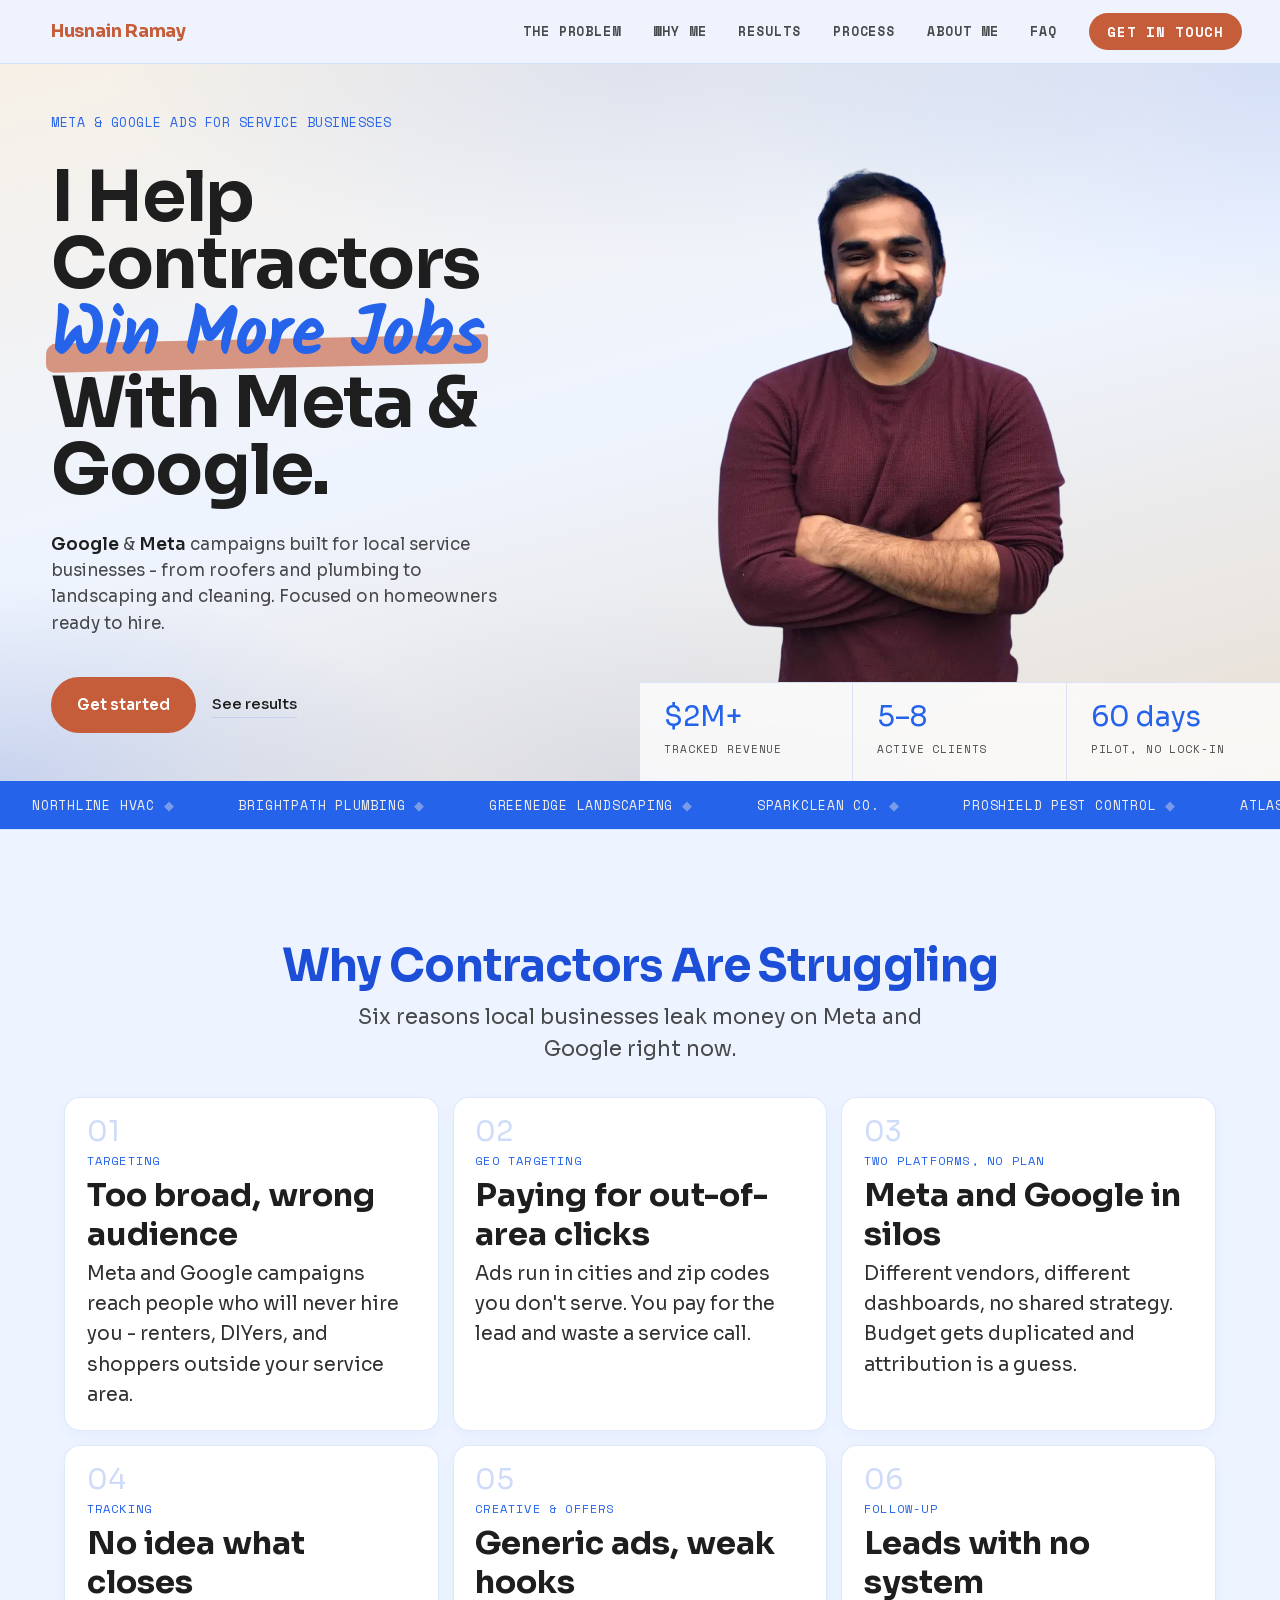
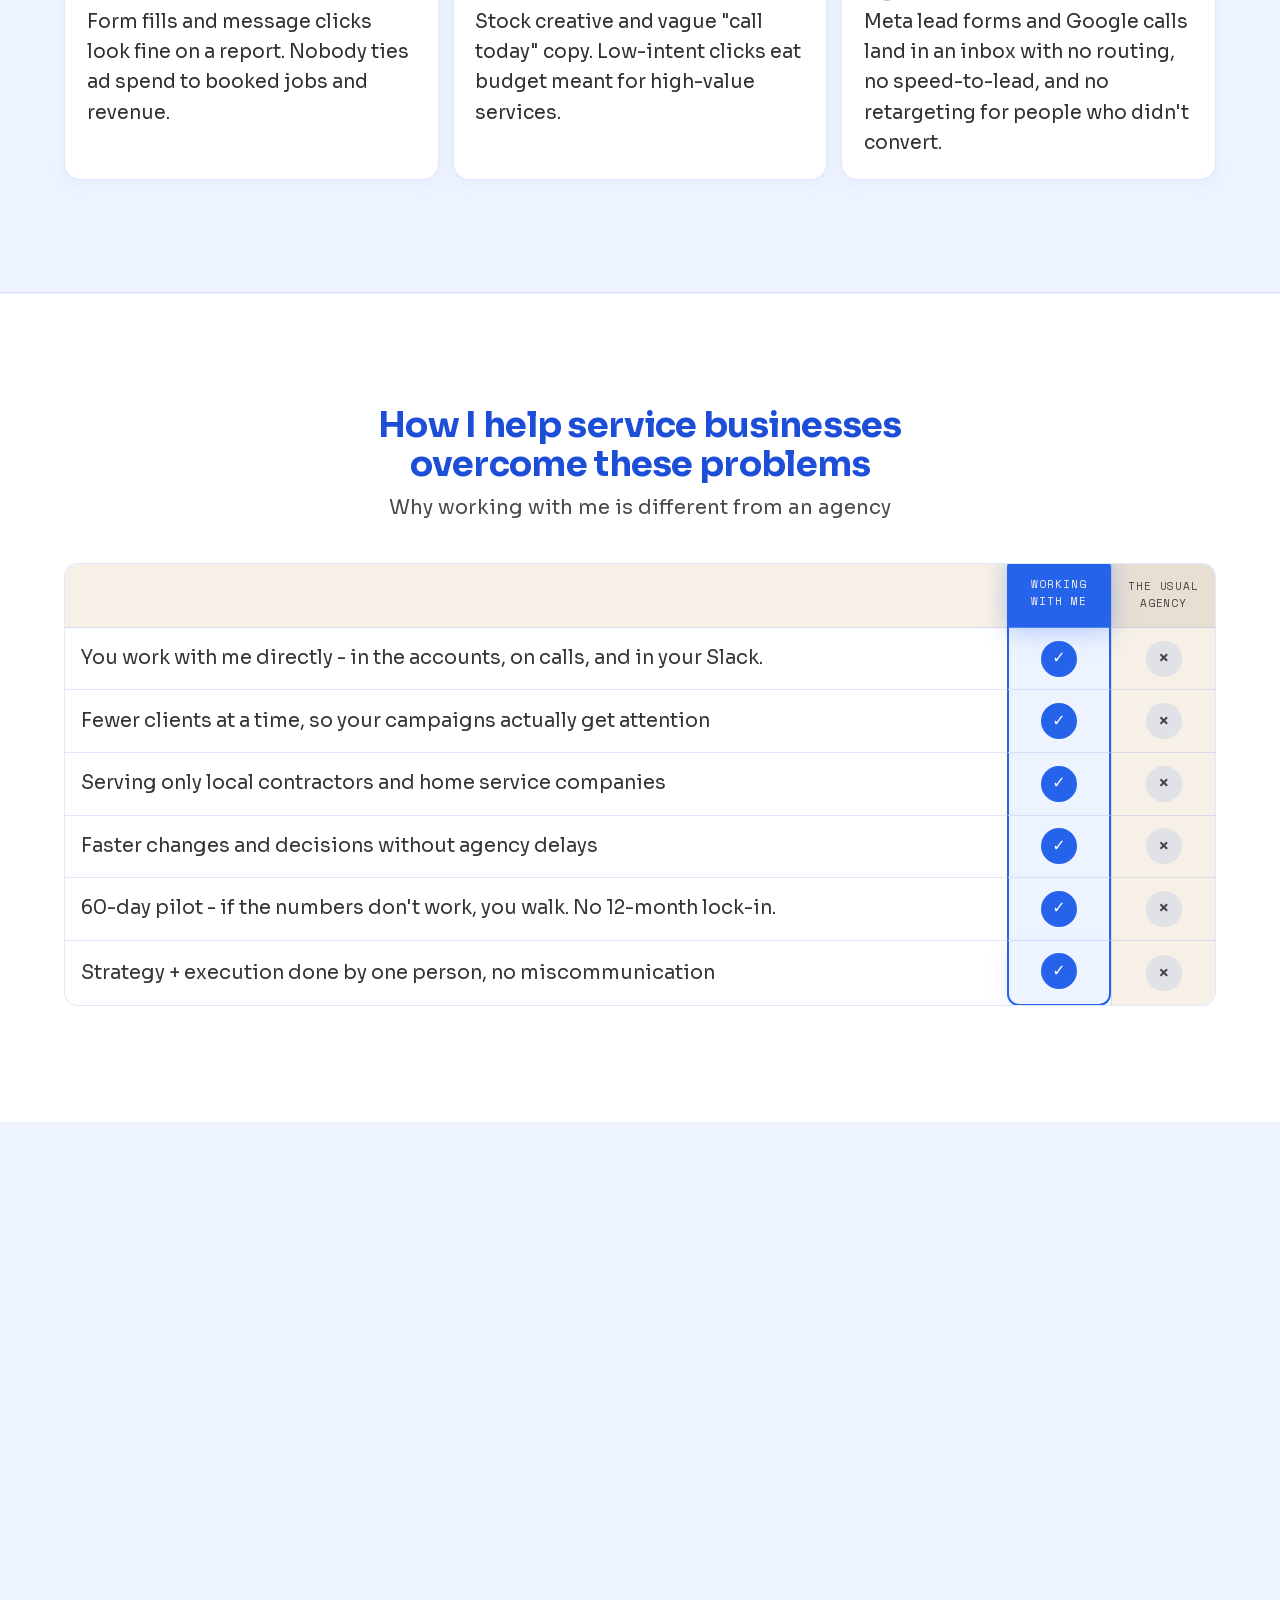
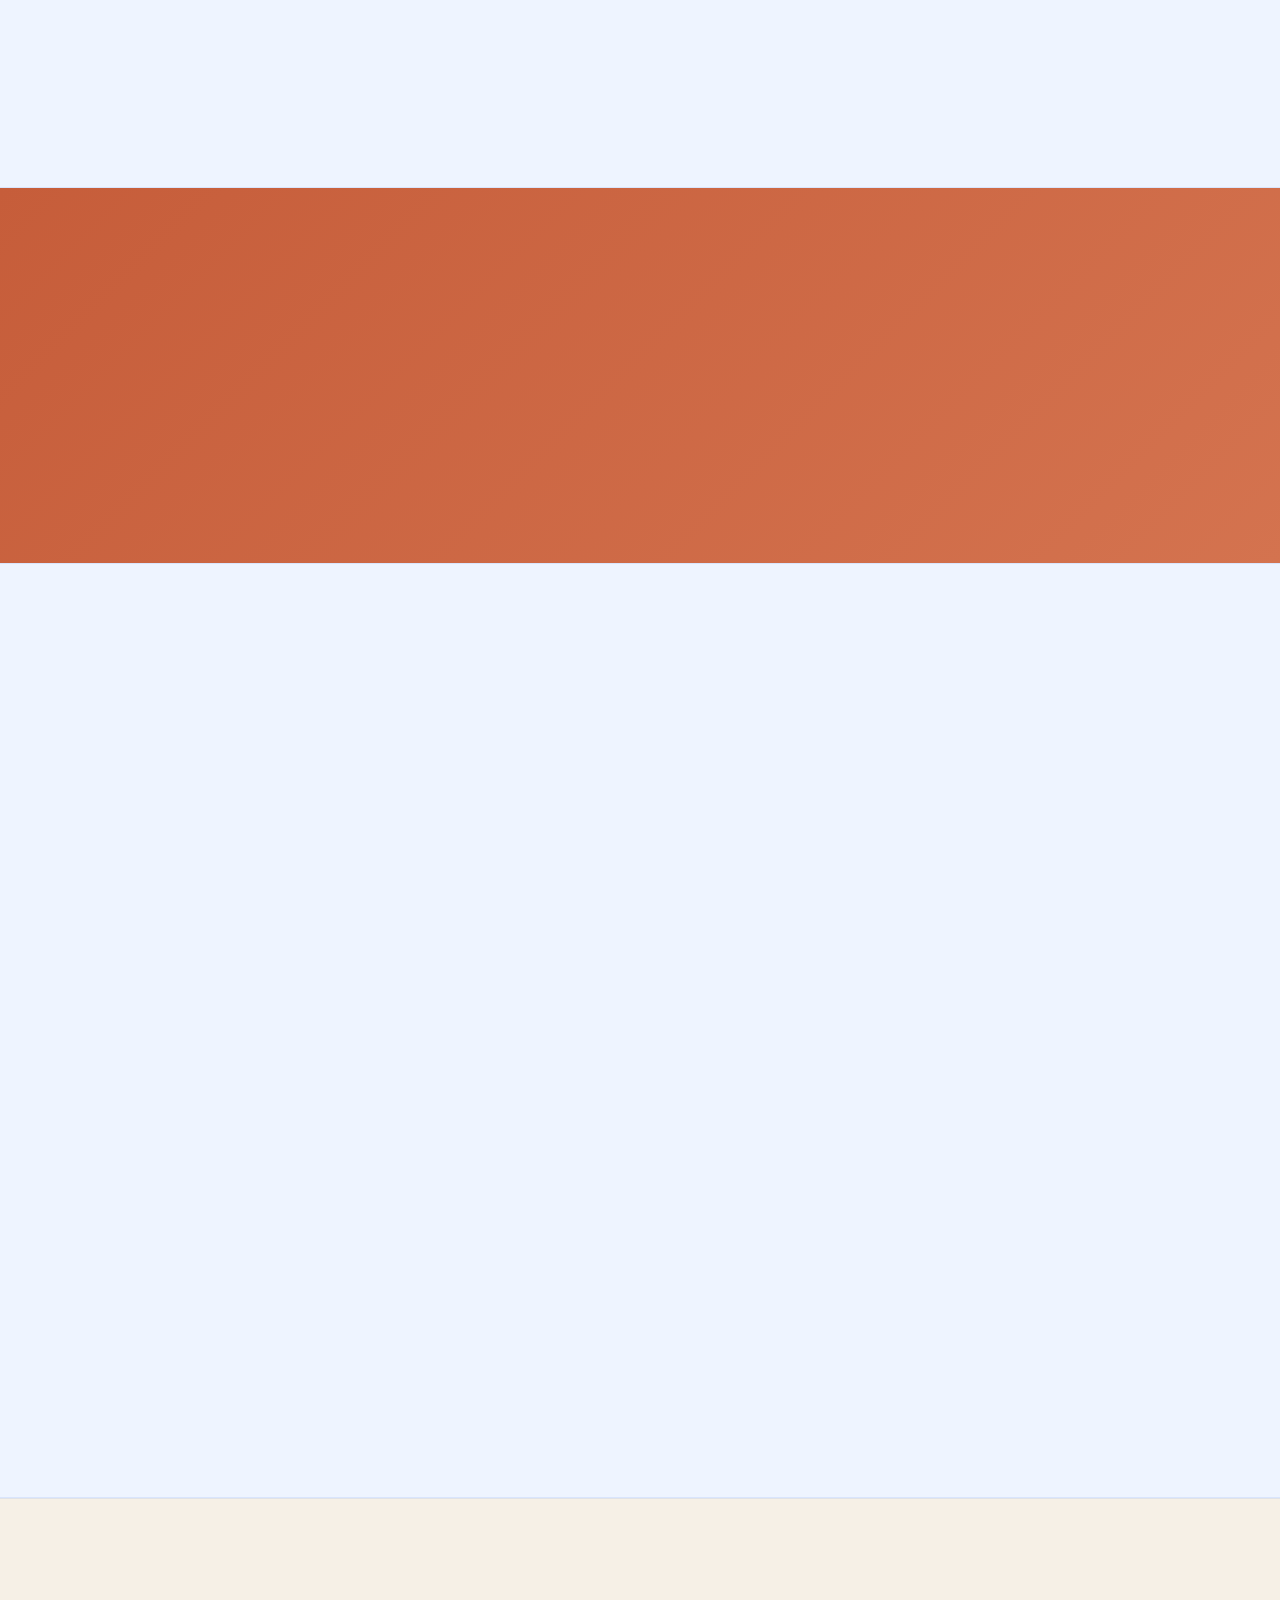
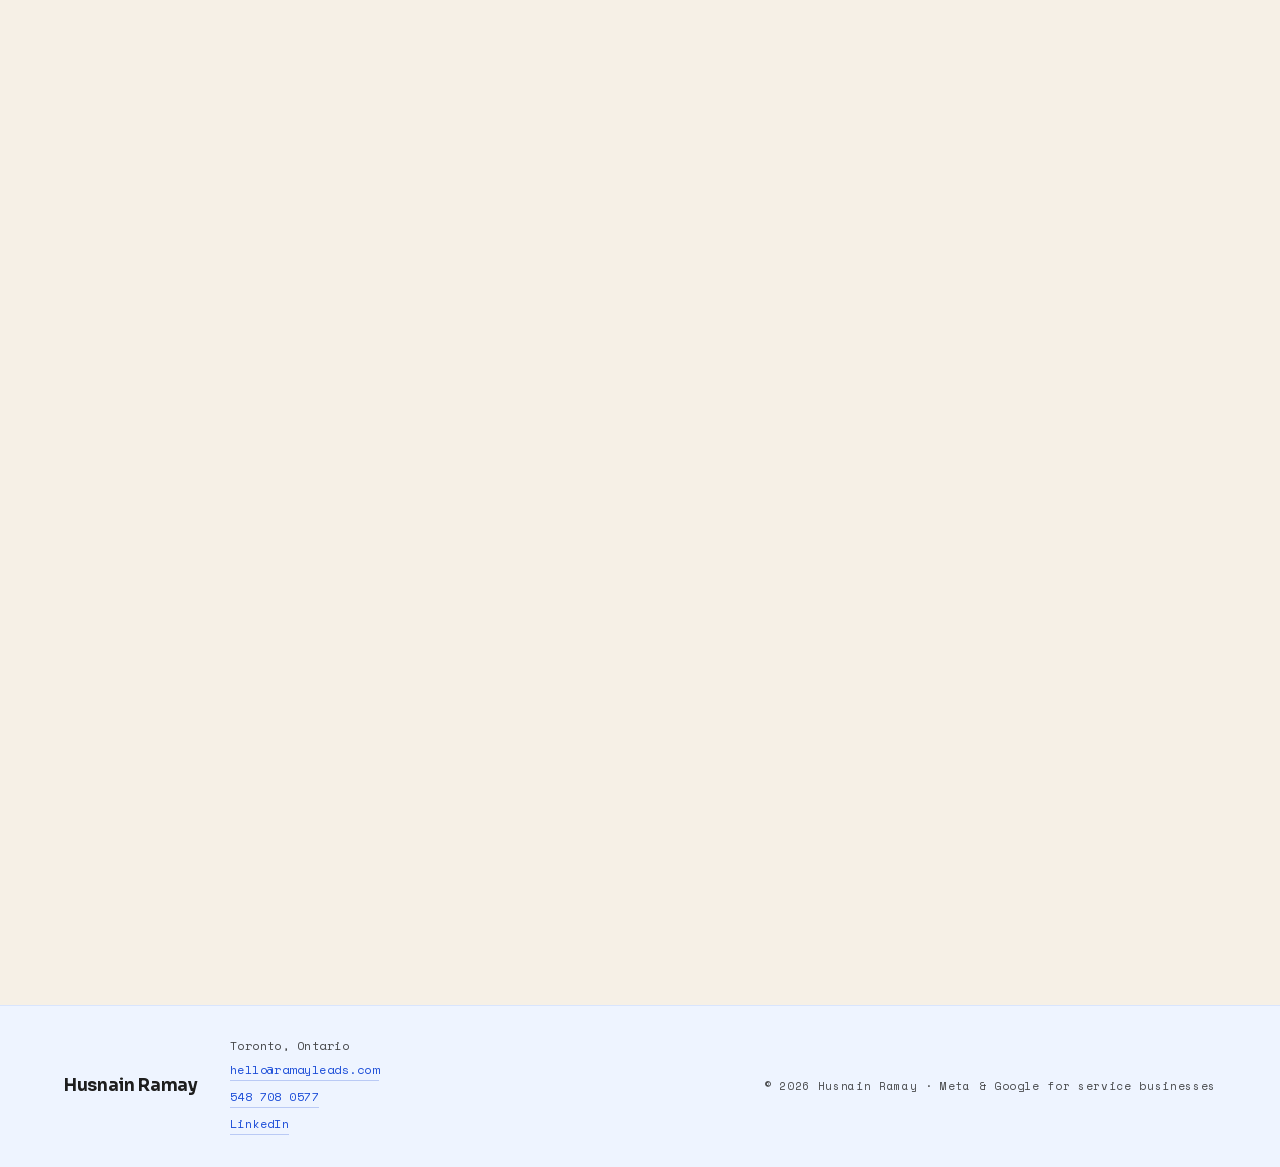
==== commit 03dde057: "Add files via upload" ====
--- a/index.html
+++ b/index.html
@@ -35,9 +35,19 @@
 <link rel="preload" href="fonts/kalam-700.woff2" as="font" type="font/woff2" crossorigin>
 <link rel="stylesheet" href="fonts/fonts.css">
 <link rel="stylesheet" href="styles.css?v=7">
+<!-- Google Tag Manager -->
+<script>(function(w,d,s,l,i){w[l]=w[l]||[];w[l].push({'gtm.start':
+new Date().getTime(),event:'gtm.js'});var f=d.getElementsByTagName(s)[0],
+j=d.createElement(s),dl=l!='dataLayer'?'&l='+l:'';j.async=true;j.src=
+'https://www.googletagmanager.com/gtm.js?id='+i+dl;f.parentNode.insertBefore(j,f);
+})(window,document,'script','dataLayer','GTM-NQ9PXDJ2');</script>
+<!-- End Google Tag Manager -->
 </head>
 <body>
-
+<!-- Google Tag Manager (noscript) -->
+<noscript><iframe src="https://www.googletagmanager.com/ns.html?id=GTM-NQ9PXDJ2"
+height="0" width="0" style="display:none;visibility:hidden"></iframe></noscript>
+<!-- End Google Tag Manager (noscript) -->
 <a class="skip-link" href="#main-content">Skip to main content</a>
 
 <header class="site-nav">
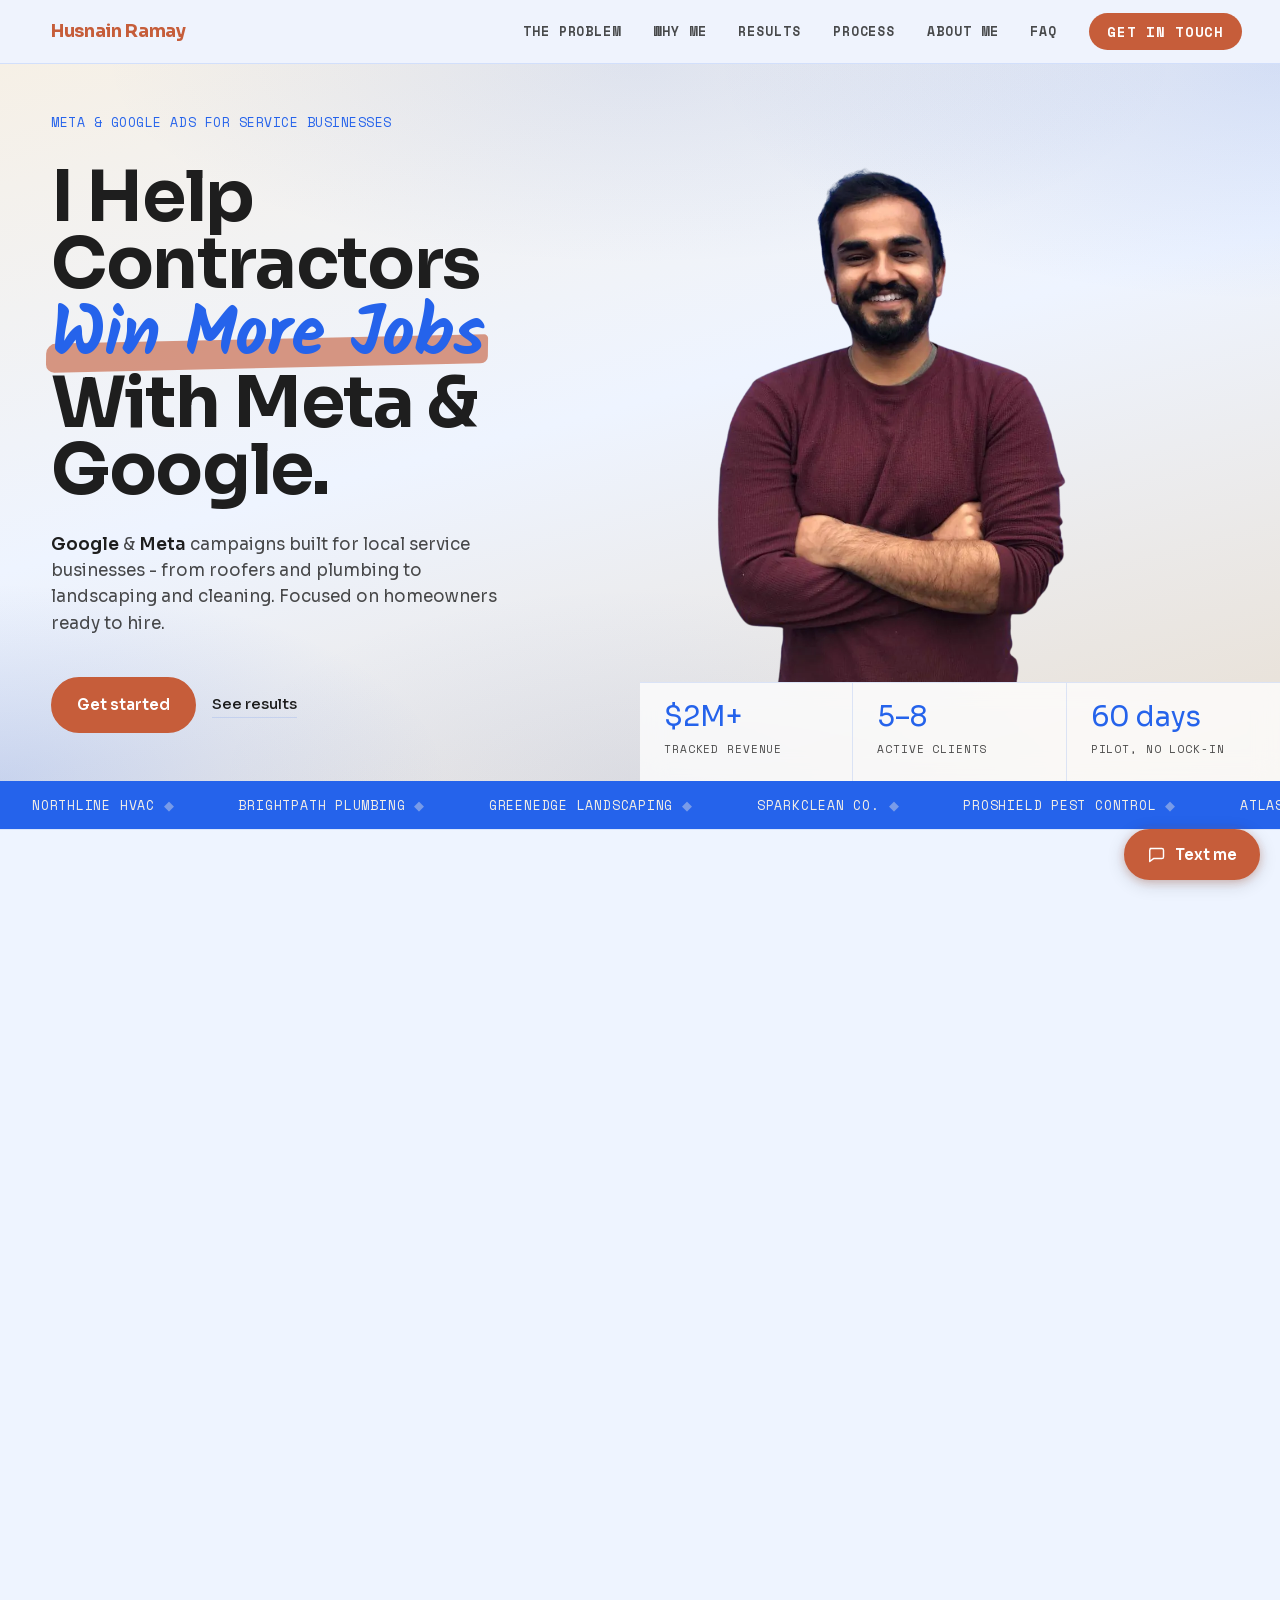
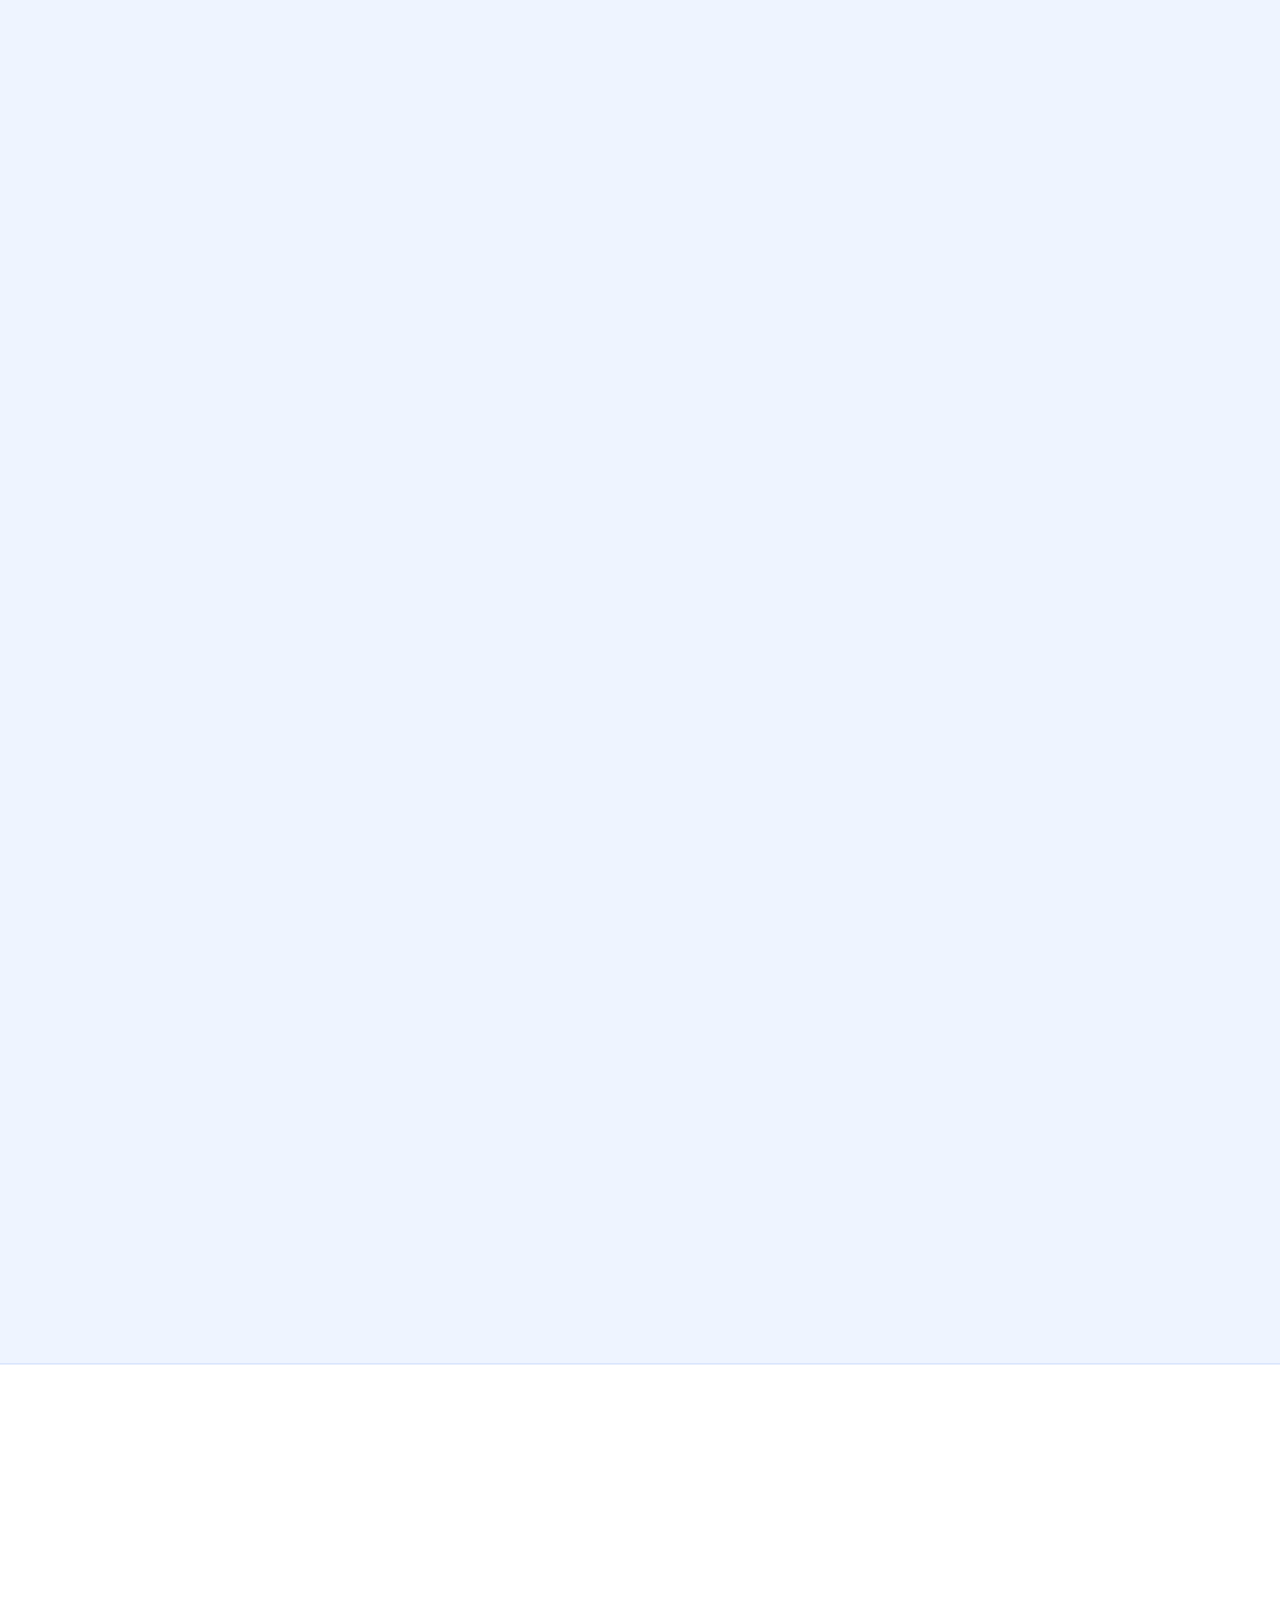
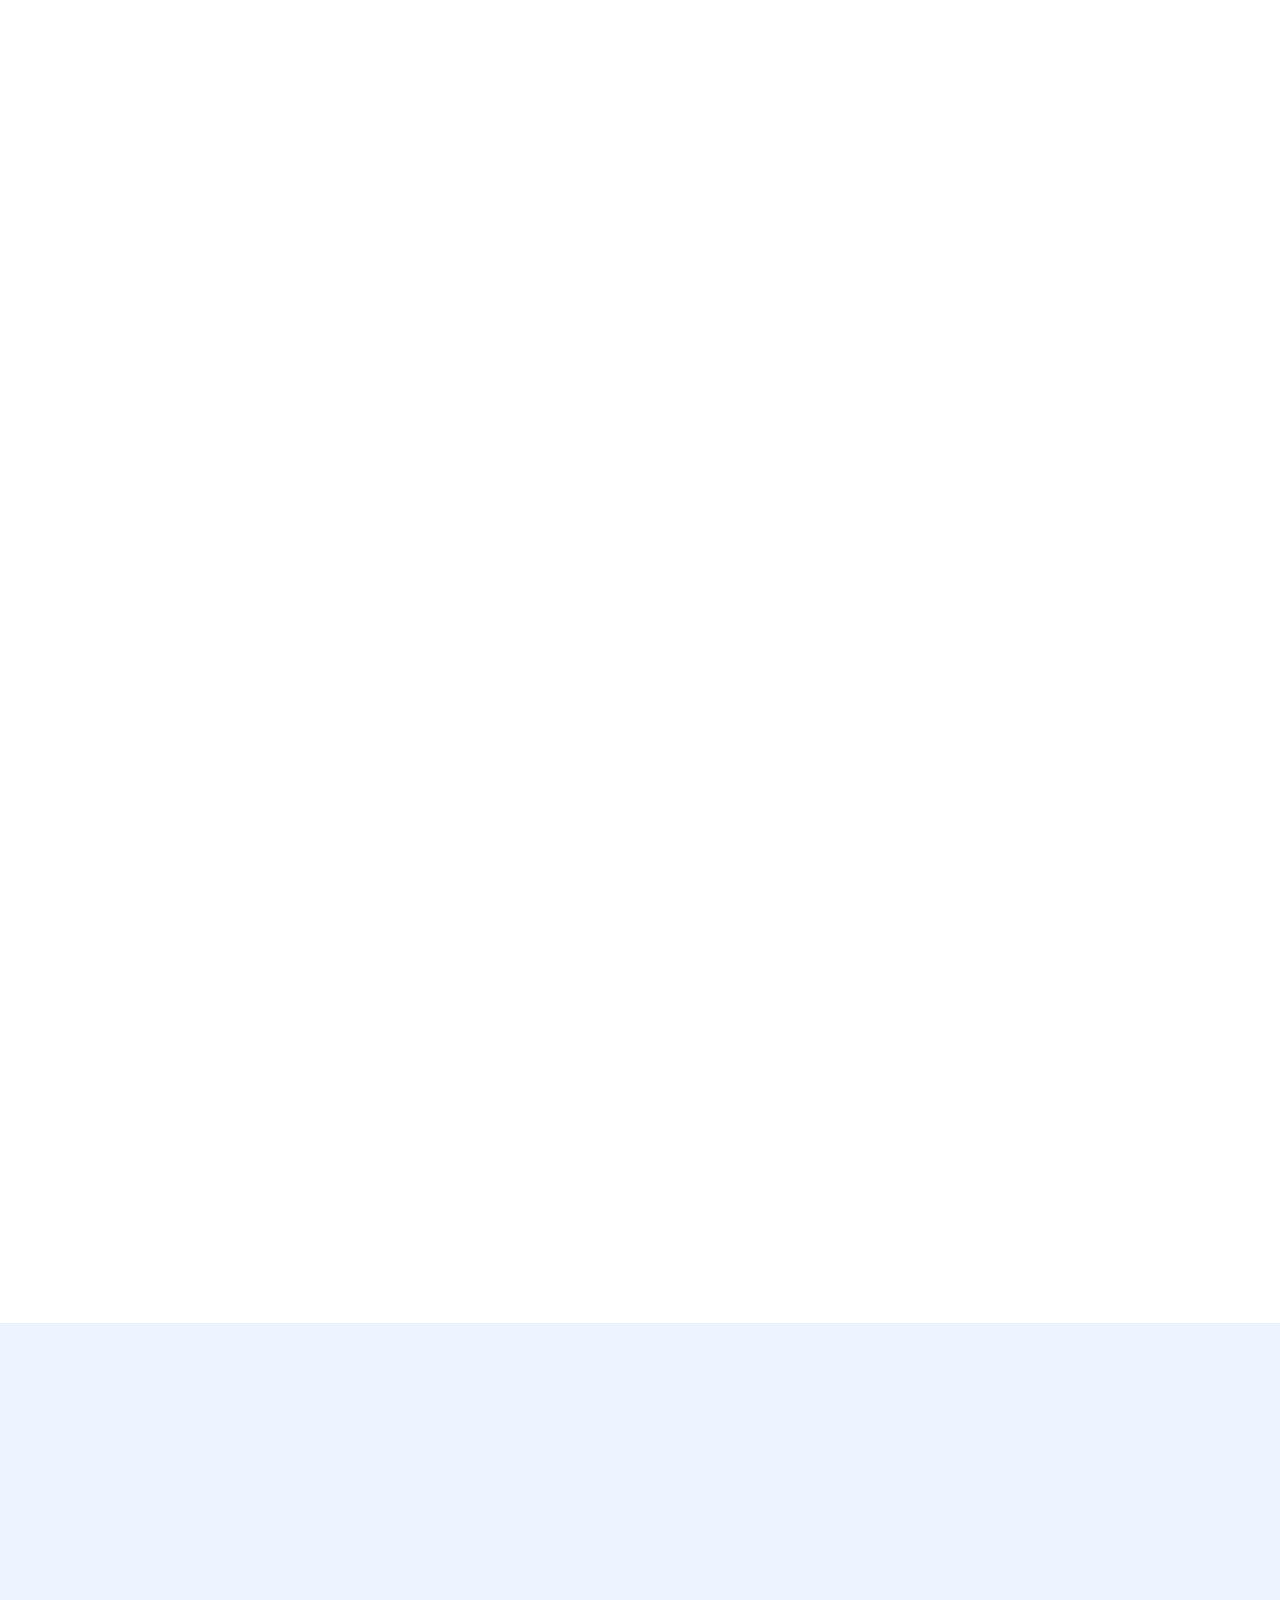
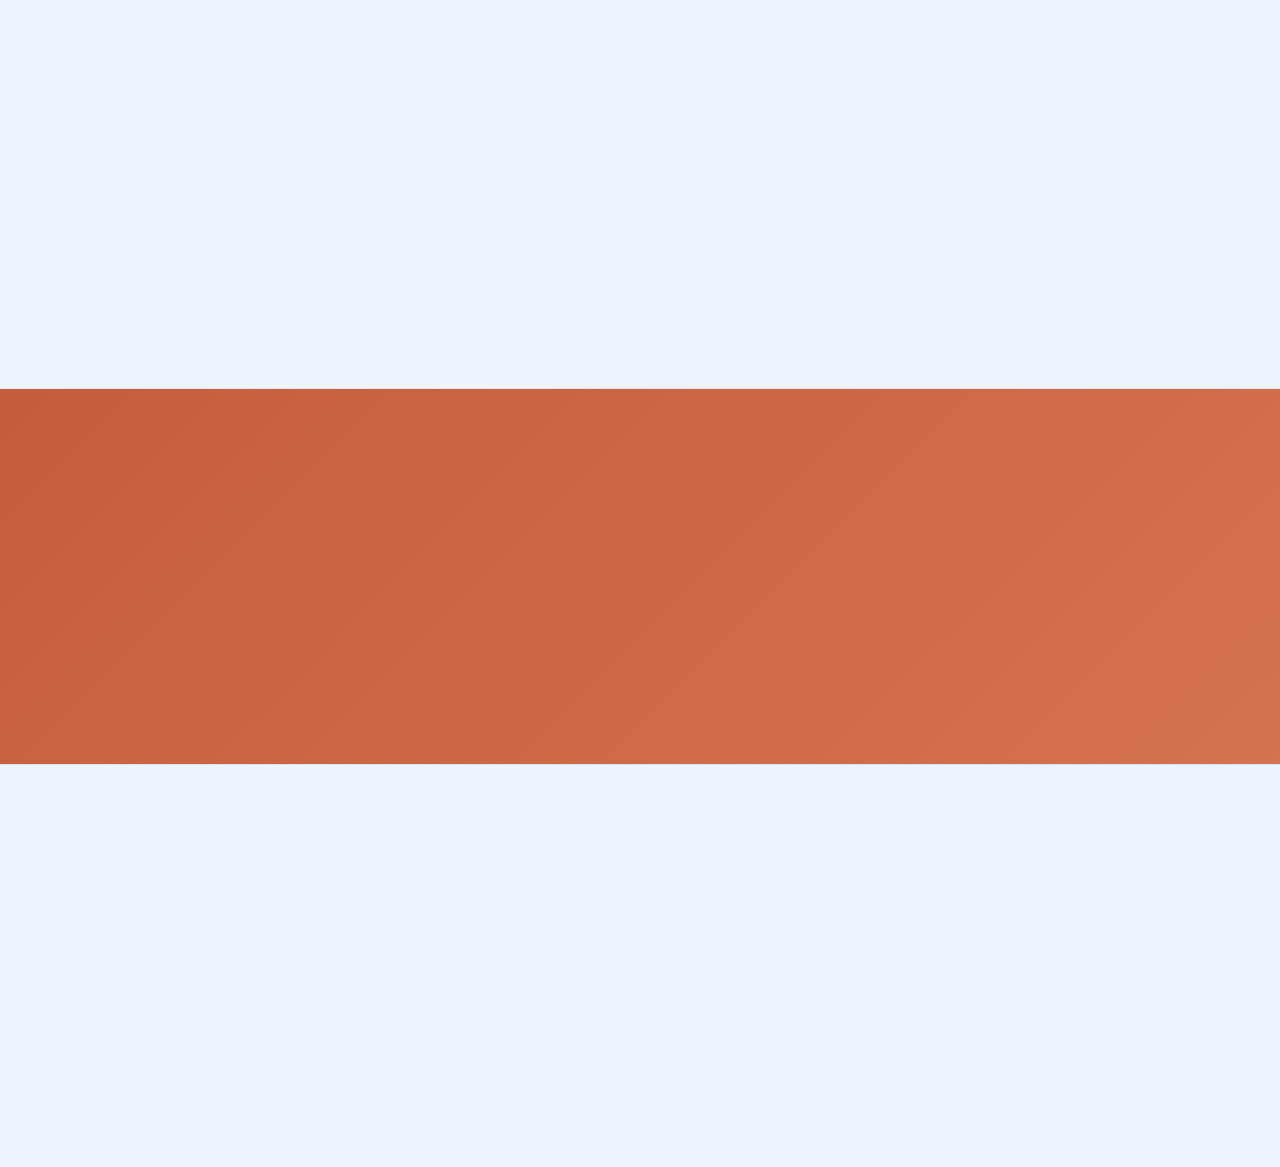
==== commit 91be4a18: "Add files via upload" ====
--- a/index.html
+++ b/index.html
@@ -34,7 +34,7 @@
 <link rel="preload" href="fonts/sora-latin.woff2" as="font" type="font/woff2" crossorigin>
 <link rel="preload" href="fonts/kalam-700.woff2" as="font" type="font/woff2" crossorigin>
 <link rel="stylesheet" href="fonts/fonts.css">
-<link rel="stylesheet" href="styles.css?v=7">
+<link rel="stylesheet" href="styles.css?v=10">
 <!-- Google Tag Manager -->
 <script>(function(w,d,s,l,i){w[l]=w[l]||[];w[l].push({'gtm.start':
 new Date().getTime(),event:'gtm.js'});var f=d.getElementsByTagName(s)[0],
@@ -469,6 +469,13 @@
   </nav>
   <span class="site-footer-copy">© 2026 Husnain Ramay · Meta & Google for service businesses</span>
 </footer>
+
+<a href="sms:+15487080577?body=Hi%20Husnain%2C%20I%27m%20interested%20in%20running%20Google%2FMeta%20Ads%20for%20my%20business!" class="call-float" aria-label="Text Husnain: Hi Husnain, I'm interested in running Google/Meta Ads for my business!">
+  <svg class="call-float-icon" width="20" height="20" viewBox="0 0 24 24" fill="none" aria-hidden="true">
+    <path d="M5 5.5h14a2 2 0 0 1 2 2v8a2 2 0 0 1-2 2H9l-4.5 3.5V7.5a2 2 0 0 1 2-2Z" stroke="currentColor" stroke-width="1.75" stroke-linejoin="round"/>
+  </svg>
+  <span class="call-float-label">Text me</span>
+</a>
 
 <script type="application/ld+json">
 {
--- a/styles.css
+++ b/styles.css
@@ -77,6 +77,8 @@
   @media (prefers-reduced-motion: reduce) {
     html { scroll-behavior: auto; }
     .marquee-track { animation: none; }
+    .call-float { transition: none; animation: none; }
+    .call-float:hover { transform: none; }
   }
   body {
     font-family: var(--sans);
@@ -1175,6 +1177,47 @@
     background: transparent;
     color: var(--paper);
     border-color: var(--paper);
+  }
+  @keyframes call-float-bounce {
+    0%, 70%, 100% { transform: translateY(0); }
+    78% { transform: translateY(-7px); }
+    86% { transform: translateY(0); }
+    92% { transform: translateY(-3px); }
+  }
+  .call-float {
+    position: fixed;
+    right: max(1.25rem, env(safe-area-inset-right, 0px));
+    bottom: max(1.25rem, env(safe-area-inset-bottom, 0px));
+    z-index: 250;
+    display: inline-flex;
+    align-items: center;
+    gap: 0.55rem;
+    padding: 0.85rem 1.3rem;
+    background: var(--pop);
+    color: #FFFFFF;
+    font-weight: 600;
+    font-size: 0.9375rem;
+    line-height: 1;
+    border: 2px solid var(--pop);
+    border-radius: 999px;
+    box-shadow:
+      0 4px 18px rgba(30, 30, 30, 0.16),
+      0 2px 8px rgba(198, 93, 58, 0.32);
+    animation: call-float-bounce 3.2s ease-in-out infinite;
+    transition: background 0.2s, border-color 0.2s, box-shadow 0.2s;
+  }
+  .call-float:hover {
+    background: var(--pop-deep);
+    border-color: var(--pop-deep);
+    color: #FFFFFF;
+    animation-play-state: paused;
+    transform: translateY(-2px);
+    box-shadow:
+      0 6px 22px rgba(30, 30, 30, 0.18),
+      0 3px 10px rgba(198, 93, 58, 0.38);
+  }
+  .call-float-icon {
+    flex-shrink: 0;
   }
   .site-footer {
     background: var(--bg-blue-soft);
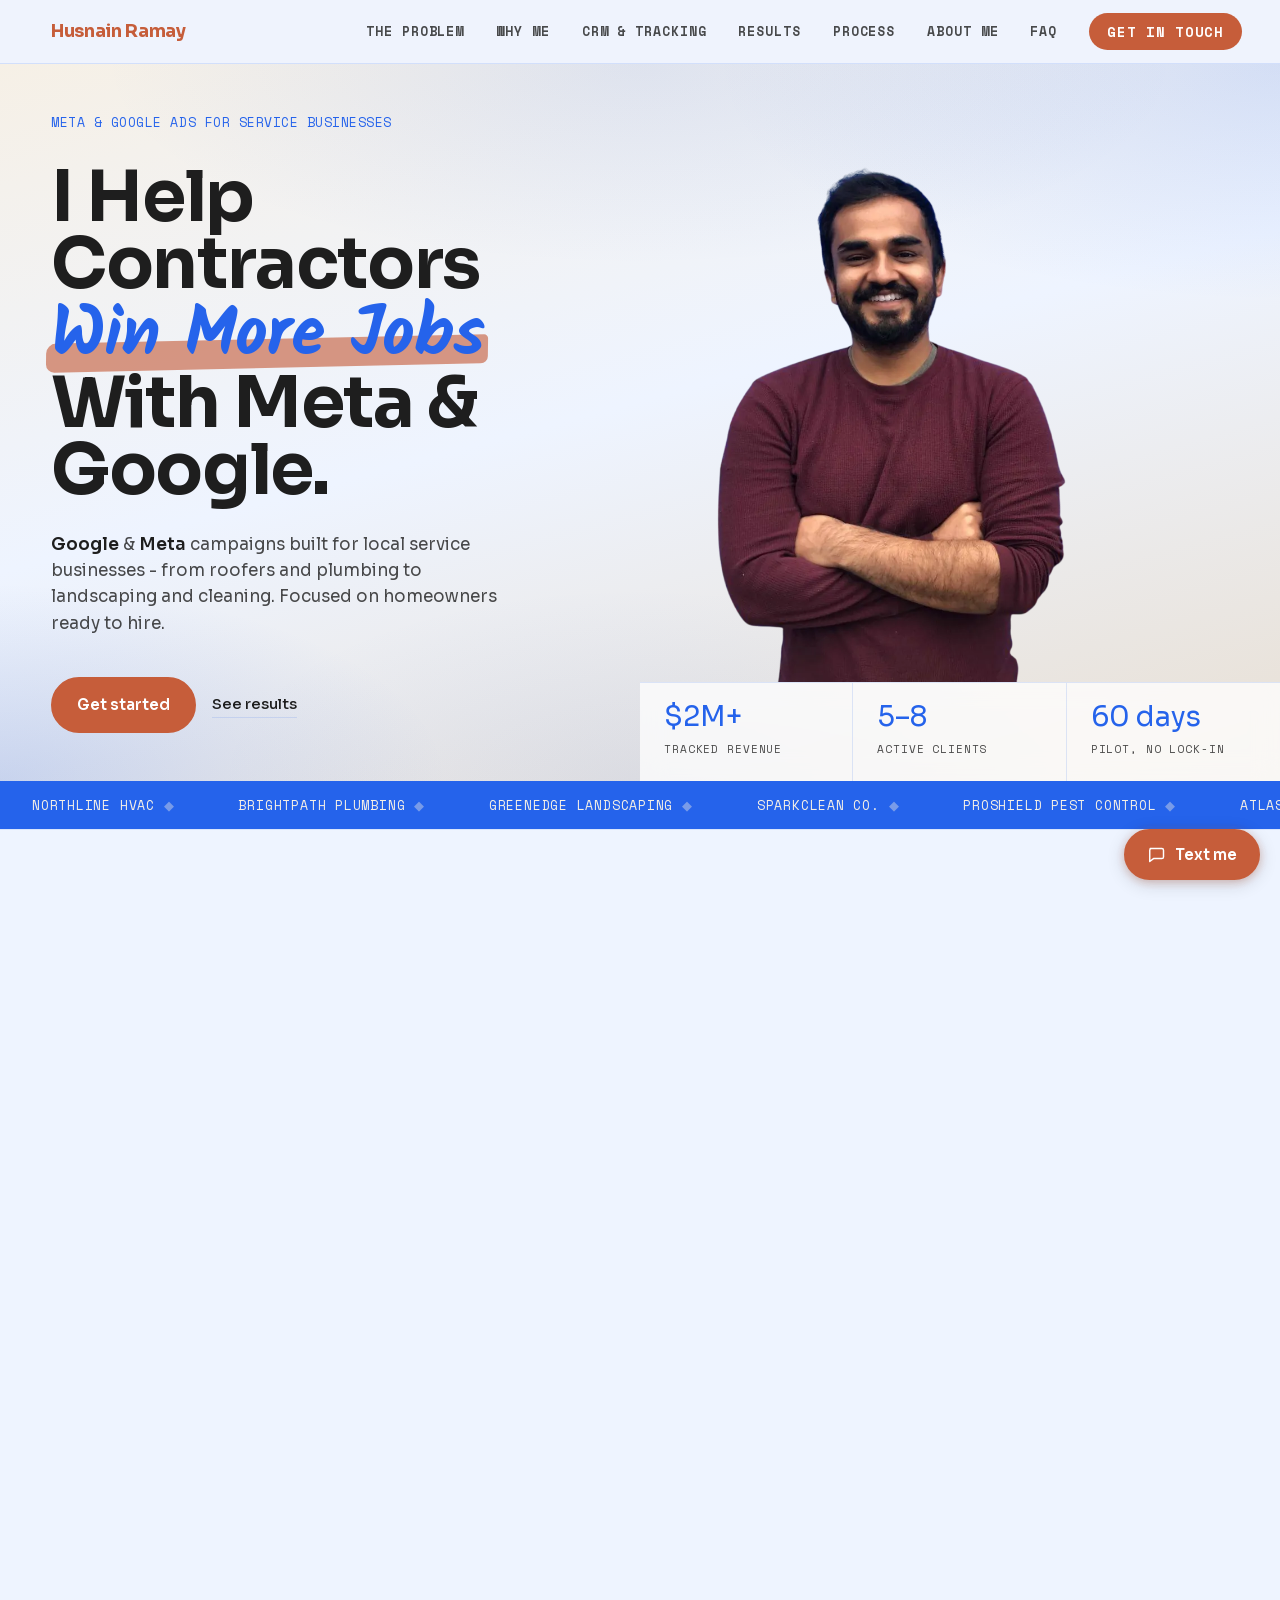
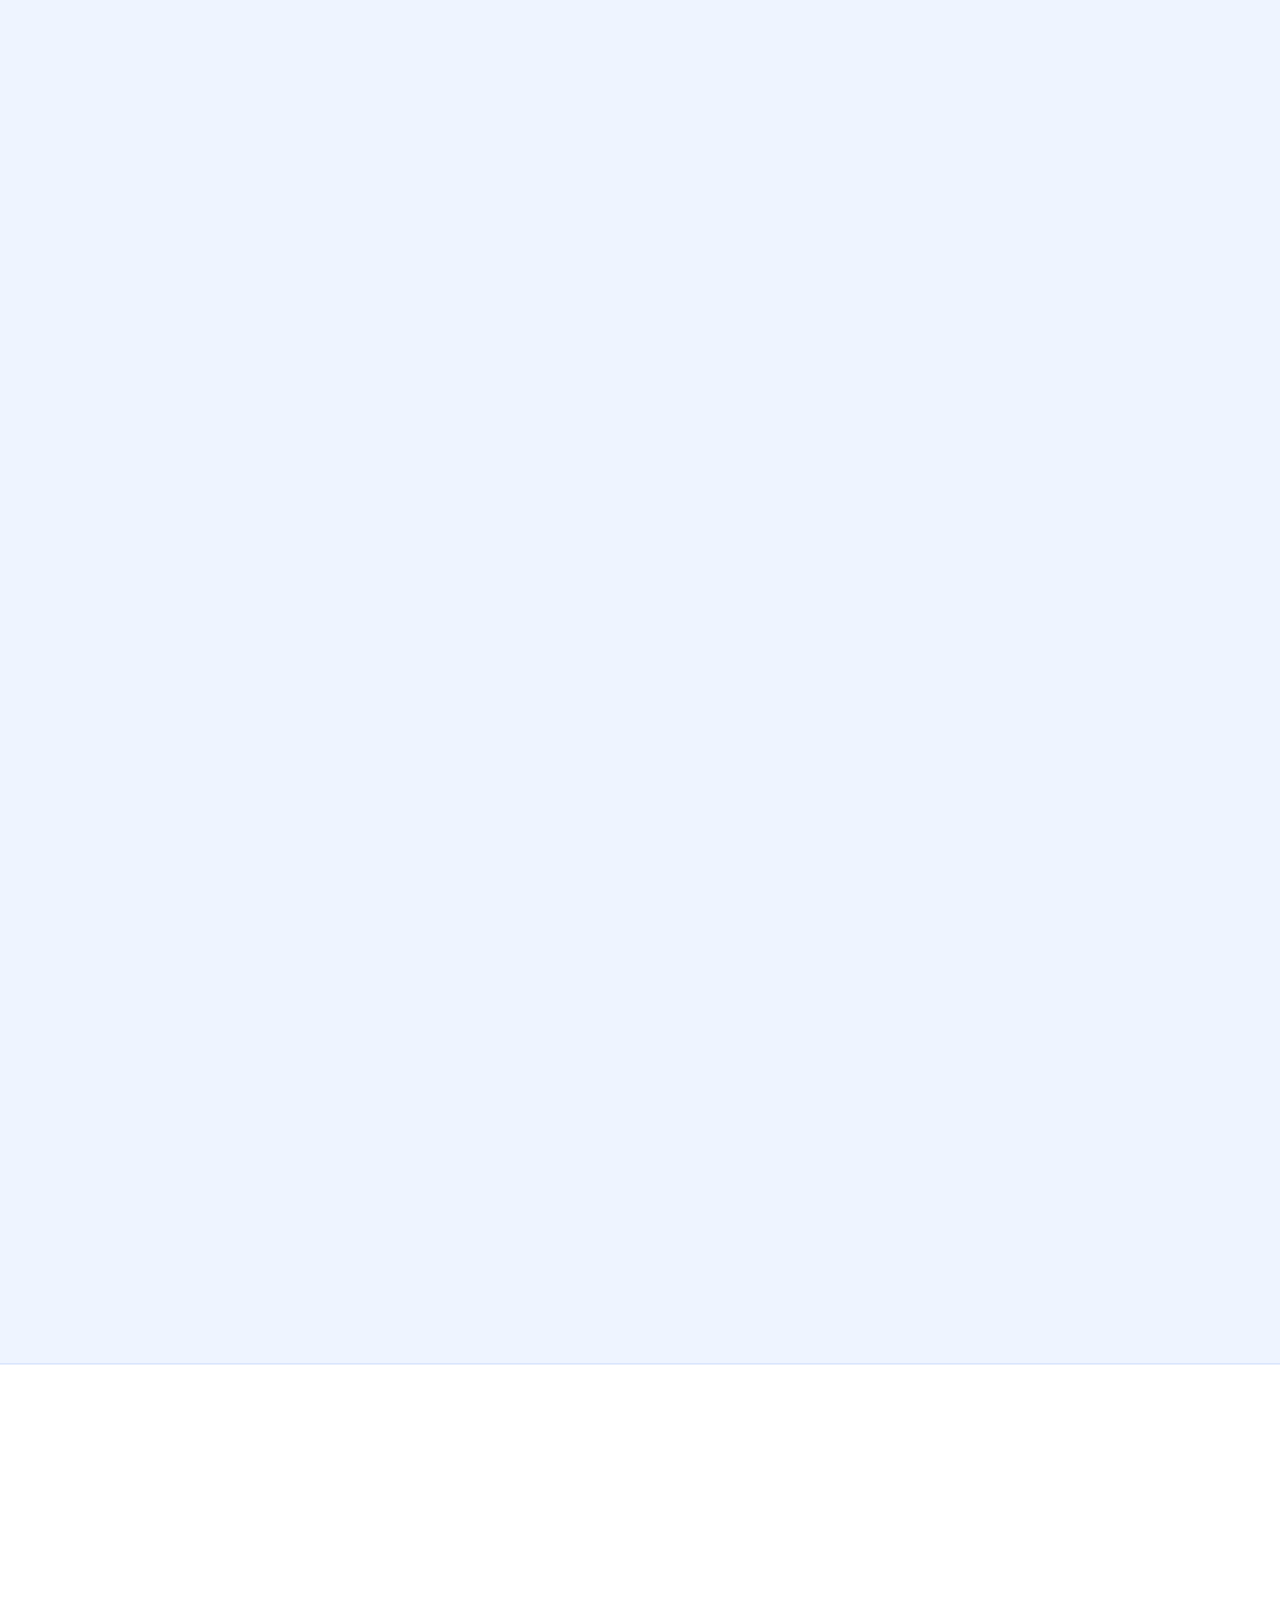
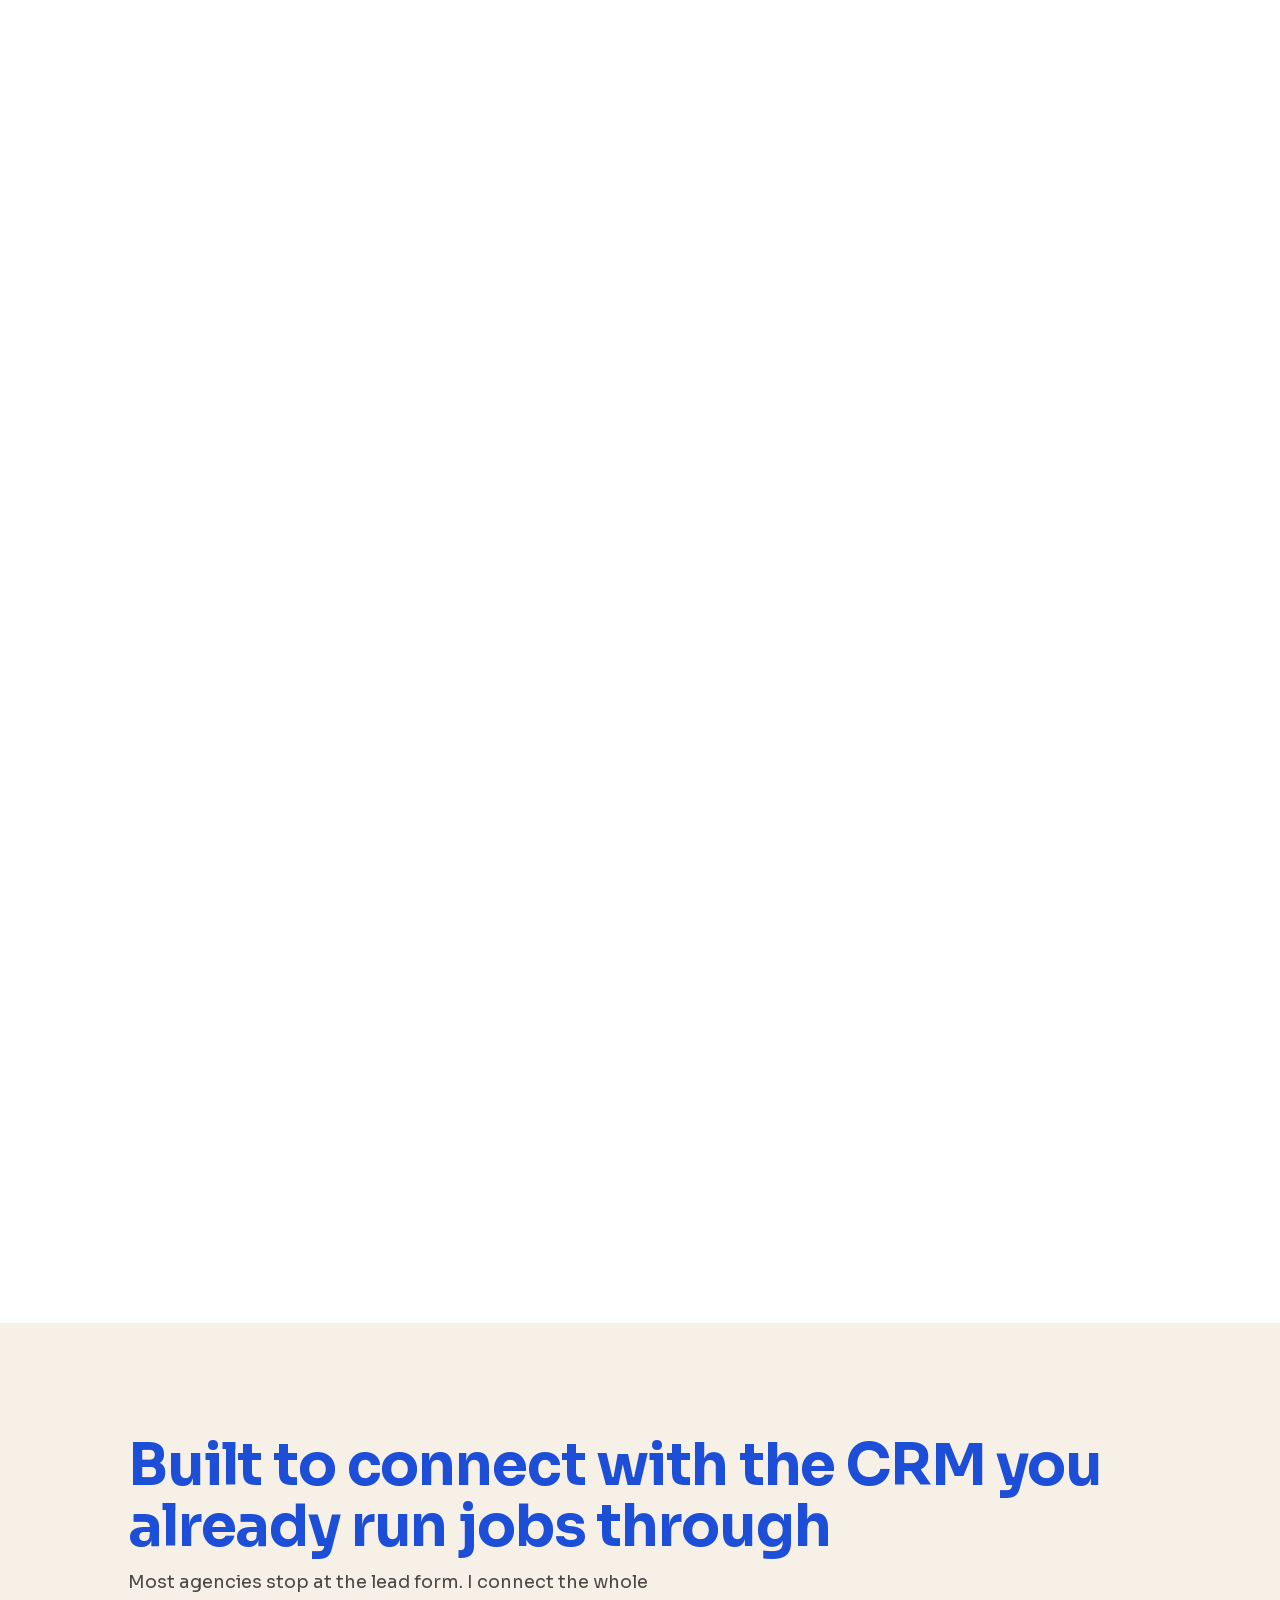
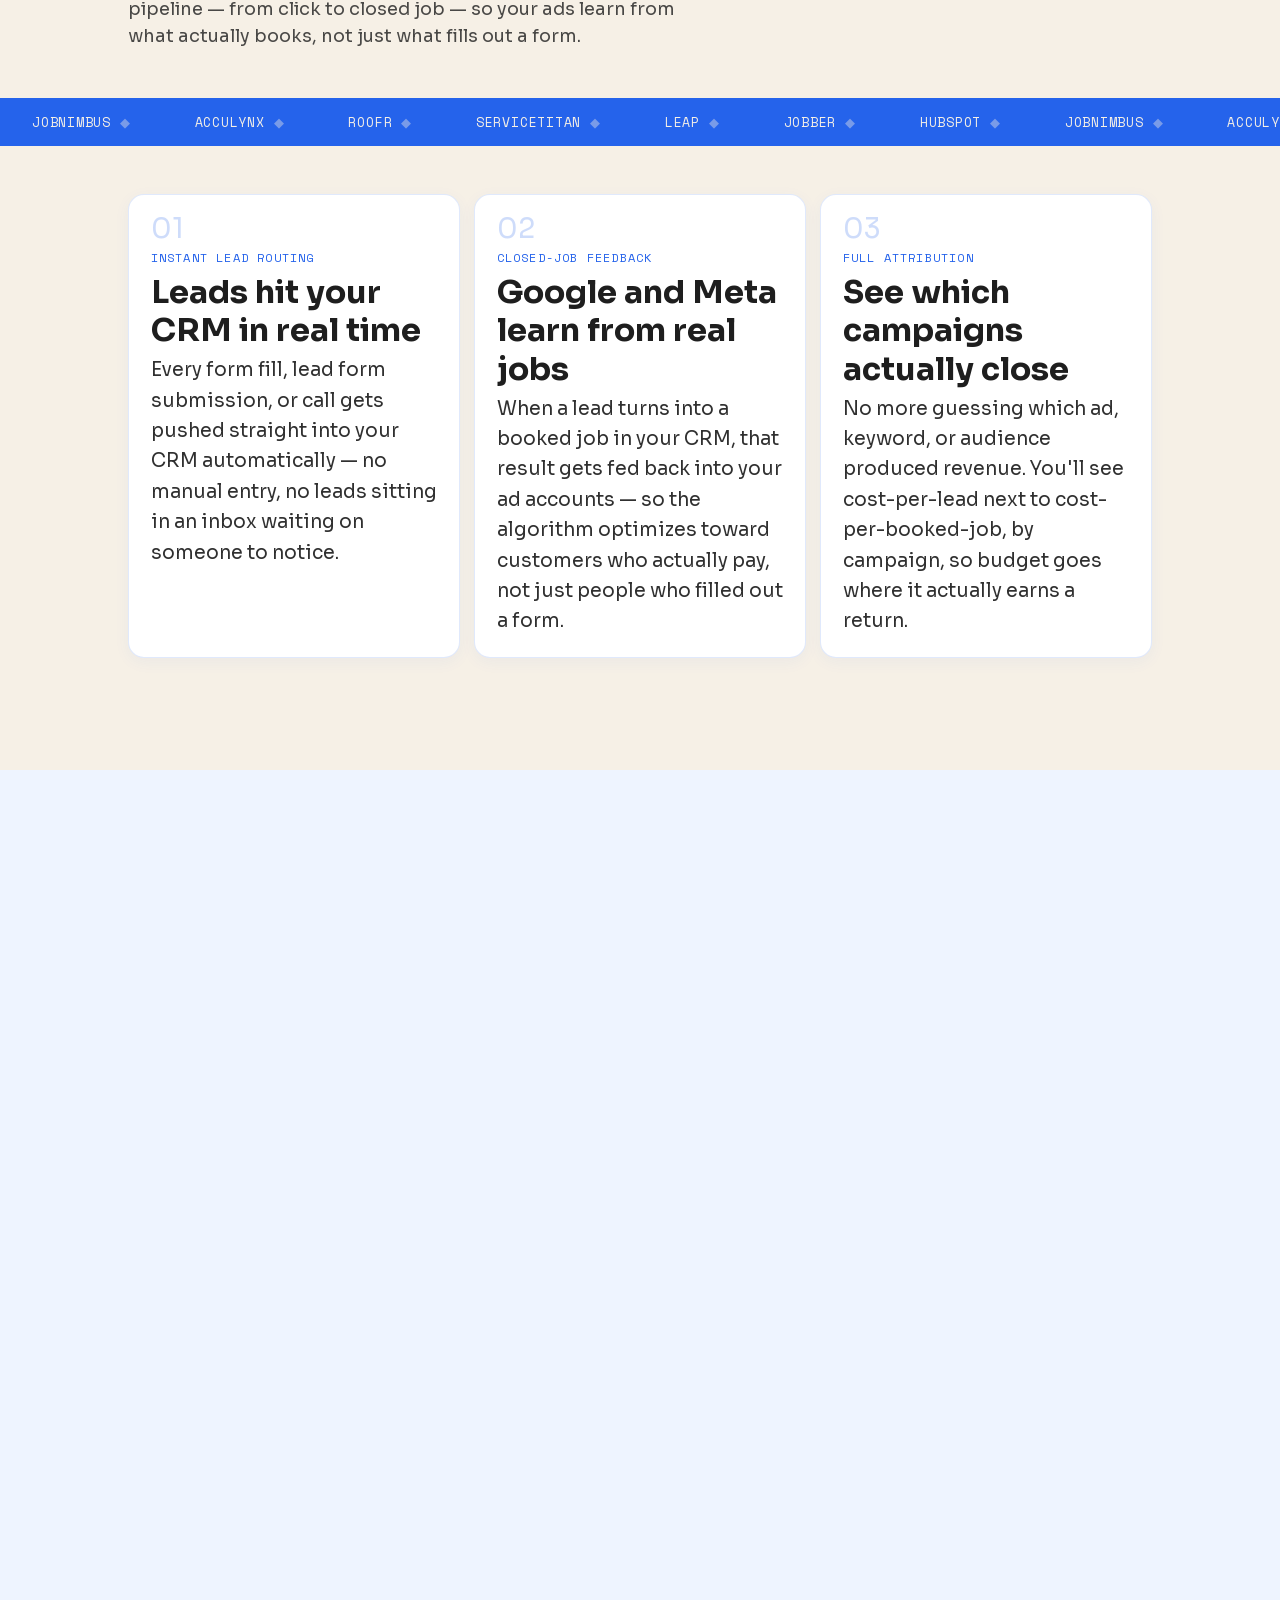
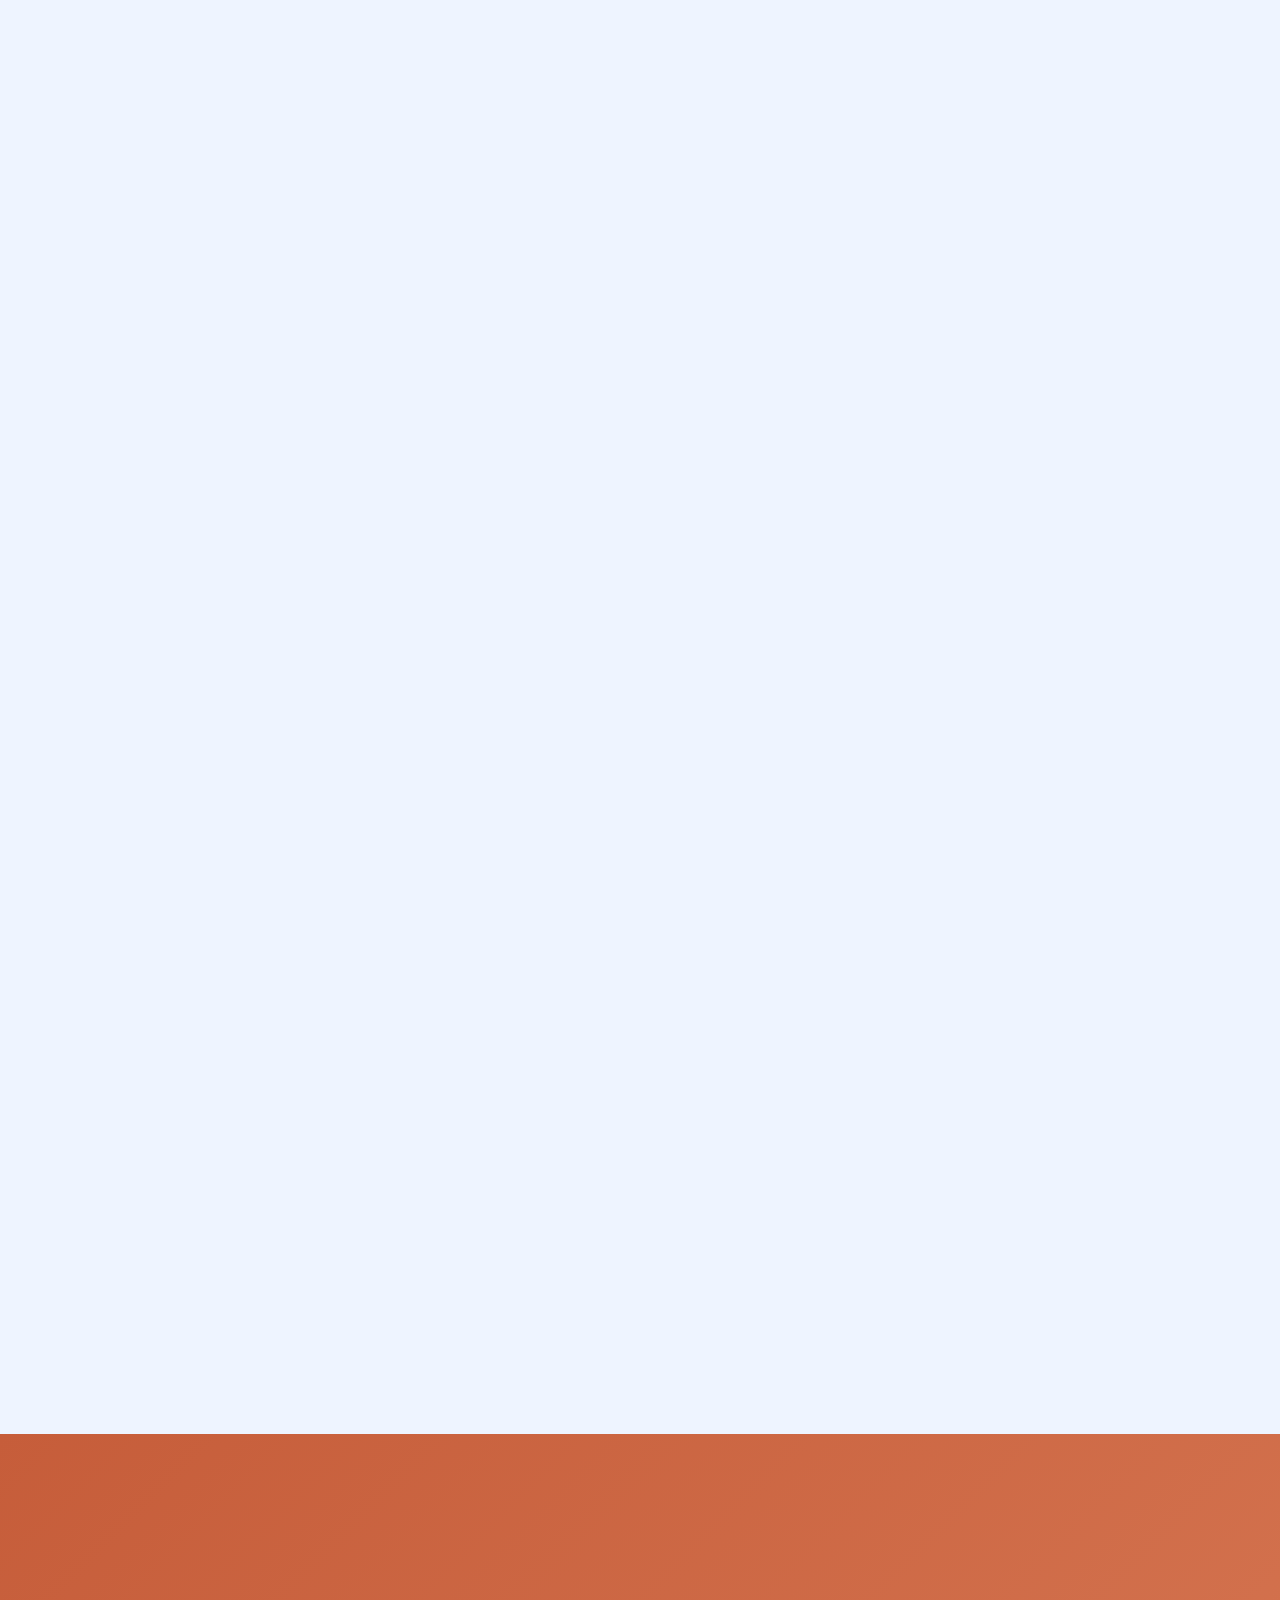
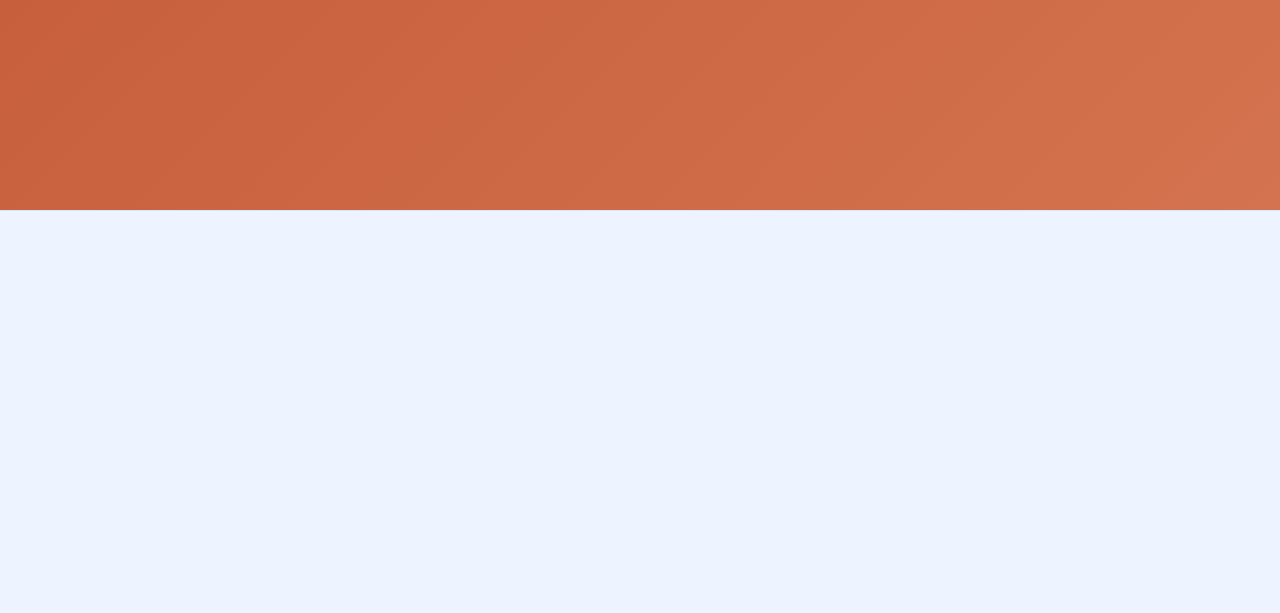
==== commit 75681f70: "Add files via upload" ====
--- a/index.html
+++ b/index.html
@@ -34,7 +34,7 @@
 <link rel="preload" href="fonts/sora-latin.woff2" as="font" type="font/woff2" crossorigin>
 <link rel="preload" href="fonts/kalam-700.woff2" as="font" type="font/woff2" crossorigin>
 <link rel="stylesheet" href="fonts/fonts.css">
-<link rel="stylesheet" href="styles.css?v=10">
+<link rel="stylesheet" href="styles.css?v=12">
 <!-- Google Tag Manager -->
 <script>(function(w,d,s,l,i){w[l]=w[l]||[];w[l].push({'gtm.start':
 new Date().getTime(),event:'gtm.js'});var f=d.getElementsByTagName(s)[0],
@@ -59,6 +59,7 @@
     <nav class="site-nav-links" id="site-nav-menu" aria-label="Main navigation">
       <a href="#problem">The Problem</a>
       <a href="#why-me">Why me</a>
+      <a href="#tracking">CRM &amp; Tracking</a>
       <a href="#results">Results</a>
       <a href="#how">Process</a>
       <a href="#about">About me</a>
@@ -189,6 +190,48 @@
         <div class="compare-cell compare-icon-cell compare-icon-cell--me compare-icon-cell--me-last" role="cell"><span class="compare-mark compare-mark--yes" aria-label="Yes">✓</span></div>
         <div class="compare-cell compare-icon-cell compare-icon-cell--them" role="cell"><span class="compare-mark compare-mark--no" aria-label="No">×</span></div>
       </div>
+    </div>
+  </div>
+</section>
+
+<!-- CRM & TRACKING -->
+<section class="paper section" id="tracking" aria-labelledby="tracking-title">
+  <div class="section-inner">
+    <header class="section-header">
+      <h2 class="section-title" id="tracking-title">Built to connect with the CRM you already run jobs through</h2>
+      <p class="section-subtitle">Most agencies stop at the lead form. I connect the whole pipeline — from click to closed job — so your ads learn from what actually books, not just what fills out a form.</p>
+    </header>
+  </div>
+
+  <div class="marquee-band" aria-hidden="true">
+    <div class="marquee-track">
+      <span>JobNimbus</span><span>AccuLynx</span><span>Roofr</span><span>ServiceTitan</span><span>Leap</span><span>Jobber</span><span>HubSpot</span>
+      <span>JobNimbus</span><span>AccuLynx</span><span>Roofr</span><span>ServiceTitan</span><span>Leap</span><span>Jobber</span><span>HubSpot</span>
+      <span>JobNimbus</span><span>AccuLynx</span><span>Roofr</span><span>ServiceTitan</span><span>Leap</span><span>Jobber</span><span>HubSpot</span>
+      <span>JobNimbus</span><span>AccuLynx</span><span>Roofr</span><span>ServiceTitan</span><span>Leap</span><span>Jobber</span><span>HubSpot</span>
+    </div>
+  </div>
+
+  <div class="section-inner">
+    <div class="problems-grid">
+      <article class="problem-card">
+        <span class="problem-card-num" aria-hidden="true">01</span>
+        <span class="problem-card-label">Instant lead routing</span>
+        <h3>Leads hit your CRM in real time</h3>
+        <p>Every form fill, lead form submission, or call gets pushed straight into your CRM automatically — no manual entry, no leads sitting in an inbox waiting on someone to notice.</p>
+      </article>
+      <article class="problem-card">
+        <span class="problem-card-num" aria-hidden="true">02</span>
+        <span class="problem-card-label">Closed-job feedback</span>
+        <h3>Google and Meta learn from real jobs</h3>
+        <p>When a lead turns into a booked job in your CRM, that result gets fed back into your ad accounts — so the algorithm optimizes toward customers who actually pay, not just people who filled out a form.</p>
+      </article>
+      <article class="problem-card">
+        <span class="problem-card-num" aria-hidden="true">03</span>
+        <span class="problem-card-label">Full attribution</span>
+        <h3>See which campaigns actually close</h3>
+        <p>No more guessing which ad, keyword, or audience produced revenue. You'll see cost-per-lead next to cost-per-booked-job, by campaign, so budget goes where it actually earns a return.</p>
+      </article>
     </div>
   </div>
 </section>
@@ -470,7 +513,7 @@
   <span class="site-footer-copy">© 2026 Husnain Ramay · Meta & Google for service businesses</span>
 </footer>
 
-<a href="sms:+15487080577?body=Hi%20Husnain%2C%20I%27m%20interested%20in%20running%20Google%2FMeta%20Ads%20for%20my%20business!" class="call-float" aria-label="Text Husnain: Hi Husnain, I'm interested in running Google/Meta Ads for my business!">
+<a href="sms:+15487080577?body=Hi%20Husnain%2C%20I%27m%20interested%20in%20running%20Google%2FMeta%20Ads%20for%20my%20business!" class="call-float" id="text-me-float" aria-label="Text Husnain: Hi Husnain, I'm interested in running Google/Meta Ads for my business!">
   <svg class="call-float-icon" width="20" height="20" viewBox="0 0 24 24" fill="none" aria-hidden="true">
     <path d="M5 5.5h14a2 2 0 0 1 2 2v8a2 2 0 0 1-2 2H9l-4.5 3.5V7.5a2 2 0 0 1 2-2Z" stroke="currentColor" stroke-width="1.75" stroke-linejoin="round"/>
   </svg>
@@ -673,6 +716,31 @@
   if (location.hash === '#audit') setForm('audit');
   else if (location.hash === '#inquiry') setForm('inquiry');
   else if (location.hash === '#contact-info') setForm('contact');
+
+  const textMeFloat = document.getElementById('text-me-float');
+  if (textMeFloat) {
+    textMeFloat.addEventListener('click', (event) => {
+      event.preventDefault();
+      const smsUrl = textMeFloat.href;
+      let opened = false;
+      const openSms = () => {
+        if (opened) return;
+        opened = true;
+        window.location.href = smsUrl;
+      };
+
+      window.dataLayer = window.dataLayer || [];
+      window.dataLayer.push({
+        event: 'text_me_click',
+        method: 'sms',
+        link_url: smsUrl,
+        eventCallback: openSms,
+        eventTimeout: 2000
+      });
+
+      setTimeout(openSms, 500);
+    });
+  }
 </script>
 
 </body>
--- a/styles.css
+++ b/styles.css
@@ -373,6 +373,25 @@
   }
   .paper { background: var(--paper); color: var(--ink); }
   .ink { background: var(--surface); color: var(--ink); }
+  #tracking {
+    padding-inline: 0;
+  }
+  #tracking > .section-inner {
+    padding-inline: clamp(1.5rem, 5vw, 4rem);
+  }
+  #tracking .marquee-band {
+    margin-bottom: 3rem;
+  }
+  #tracking .marquee-track {
+    animation: marquee-tracking 40s linear infinite;
+  }
+  @keyframes marquee-tracking {
+    from { transform: translateX(0); }
+    to { transform: translateX(-25%); }
+  }
+  #tracking .section-header {
+    margin-bottom: 3rem;
+  }
   #results {
     background: var(--bg-blue-soft);
     border-bottom: 1px solid rgba(37, 99, 235, 0.1);
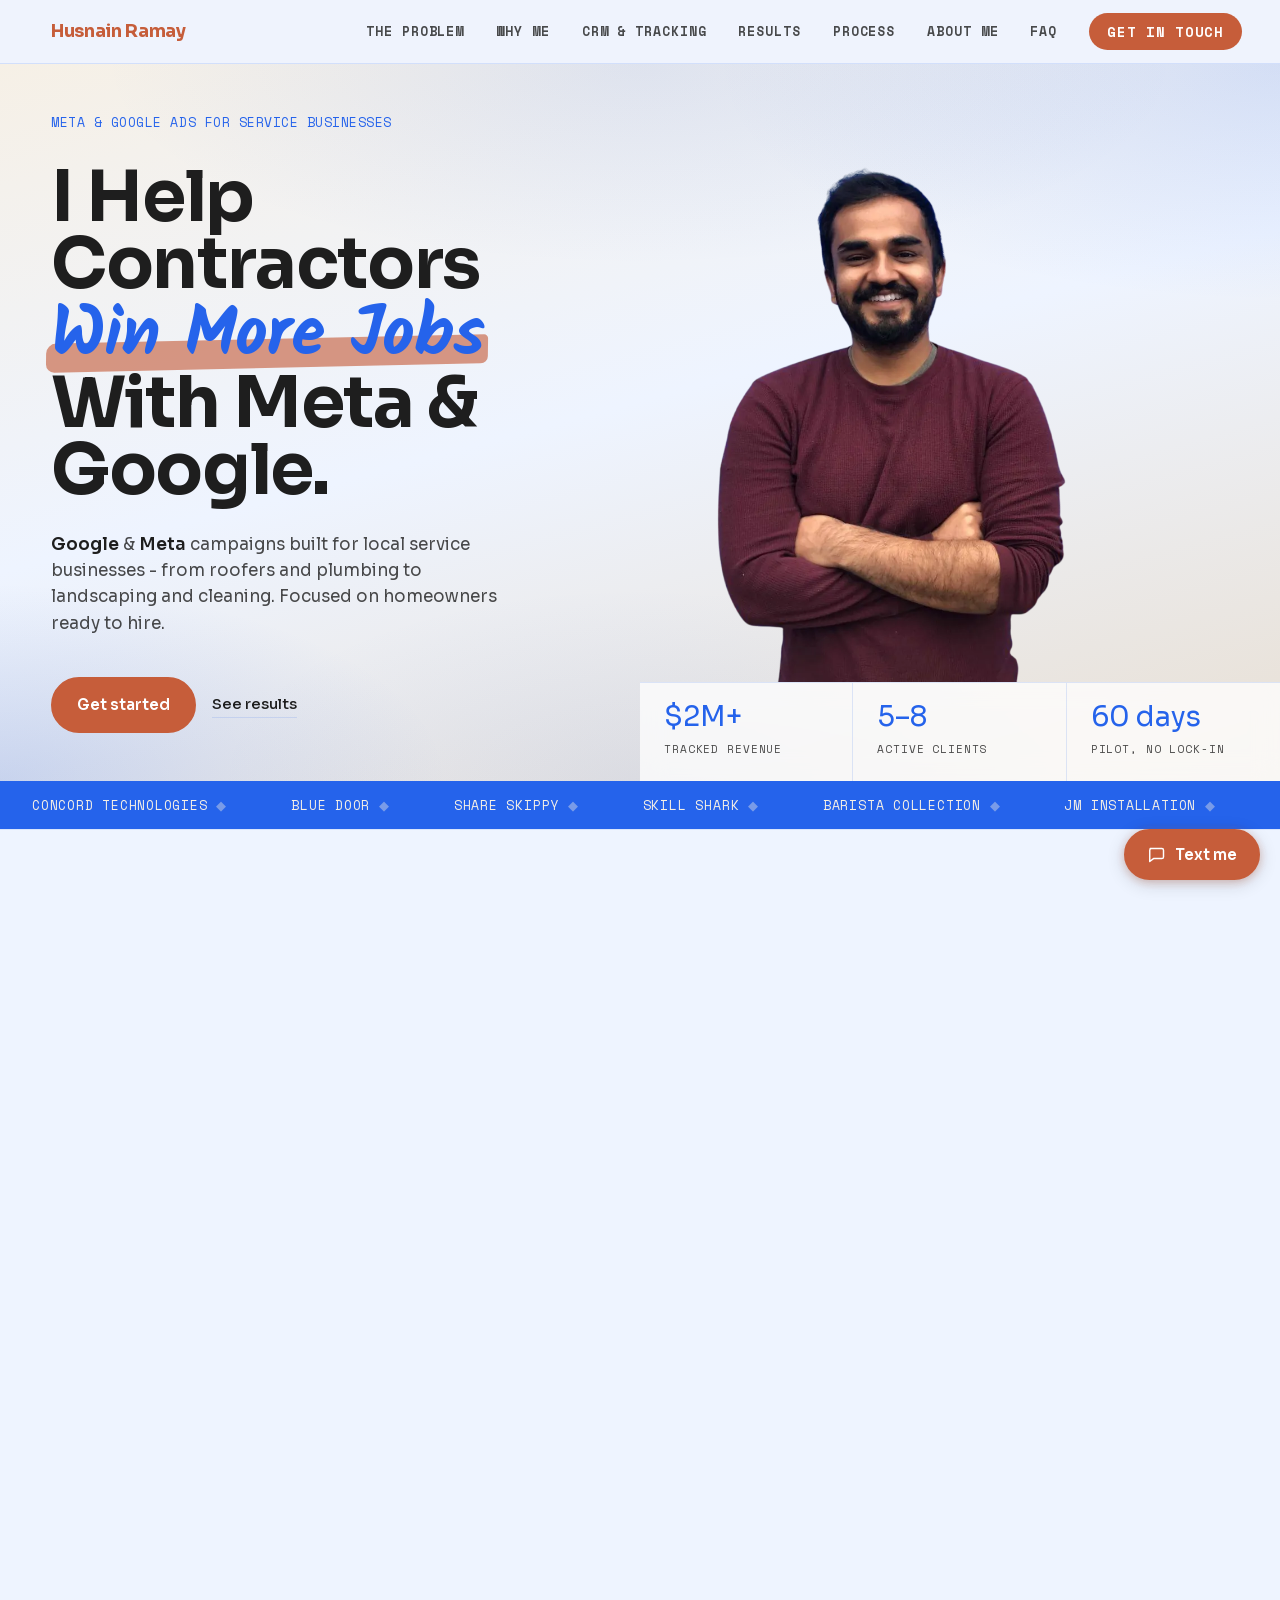
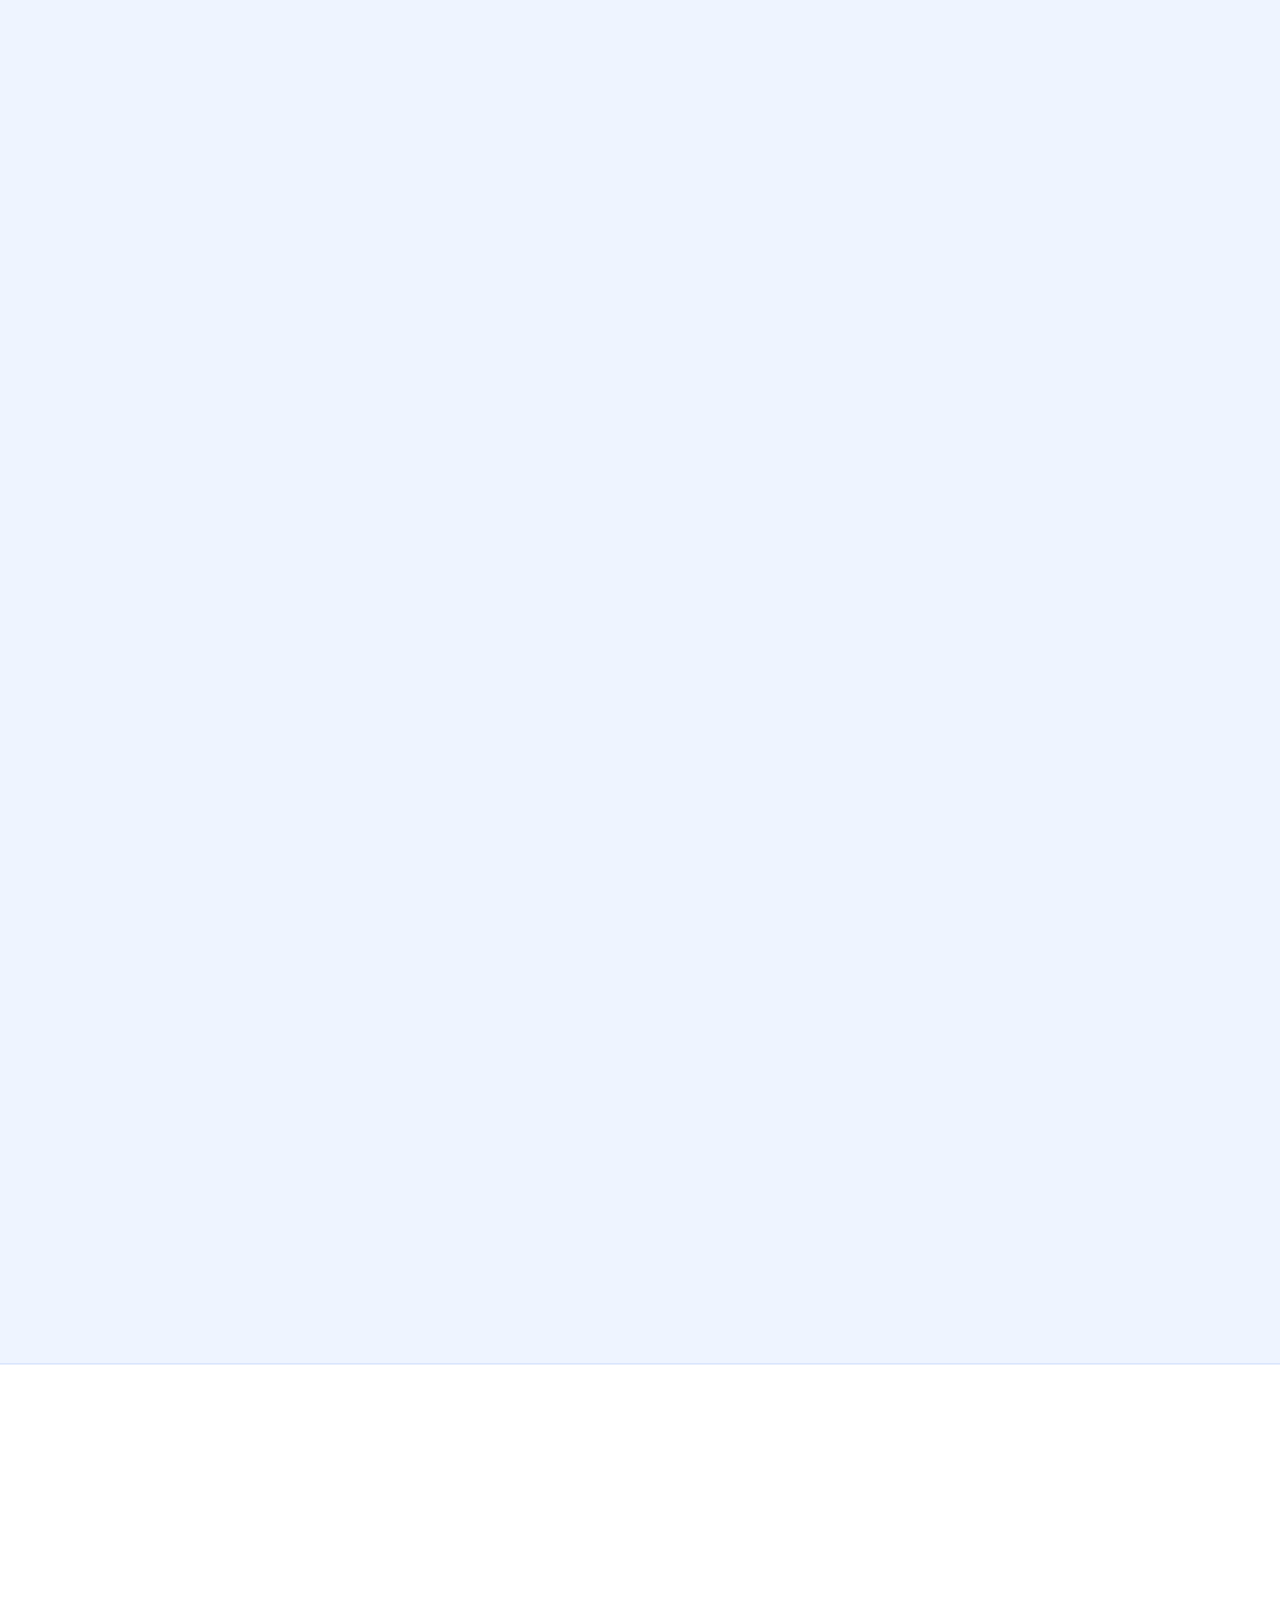
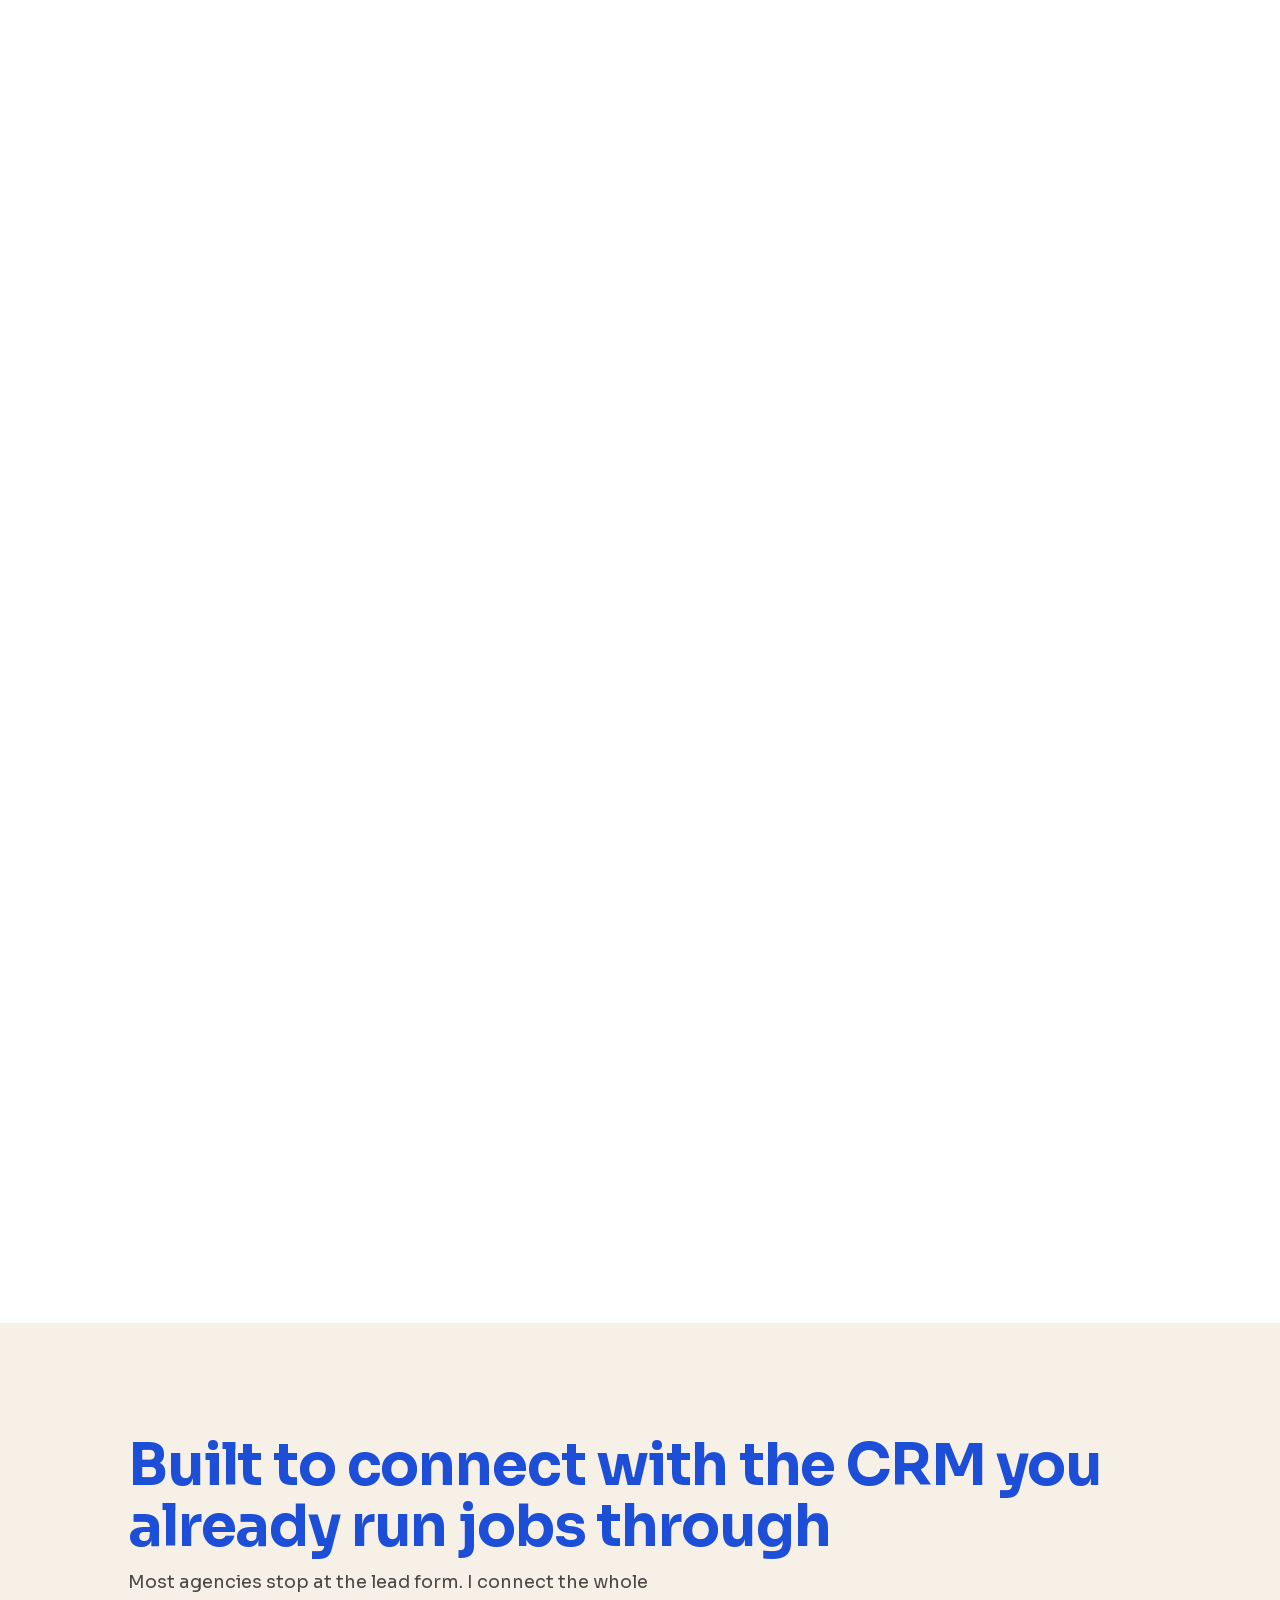
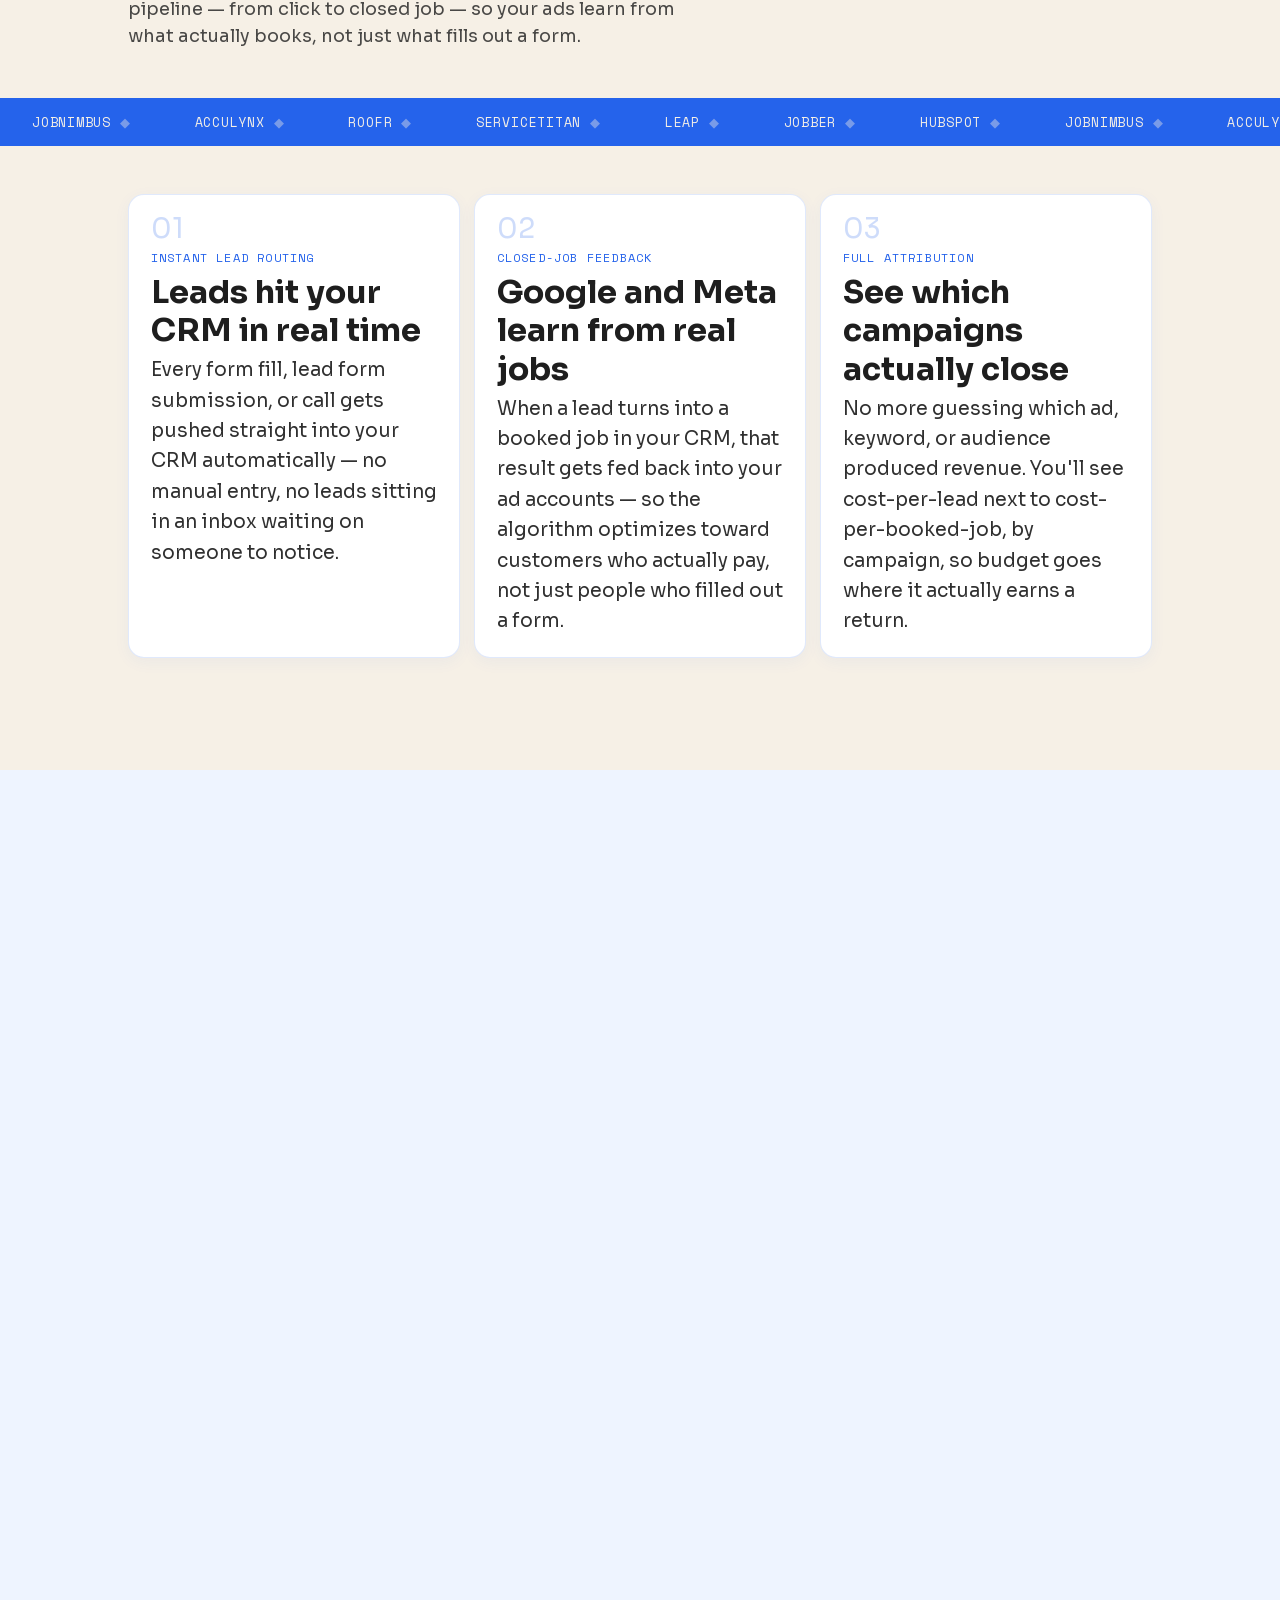
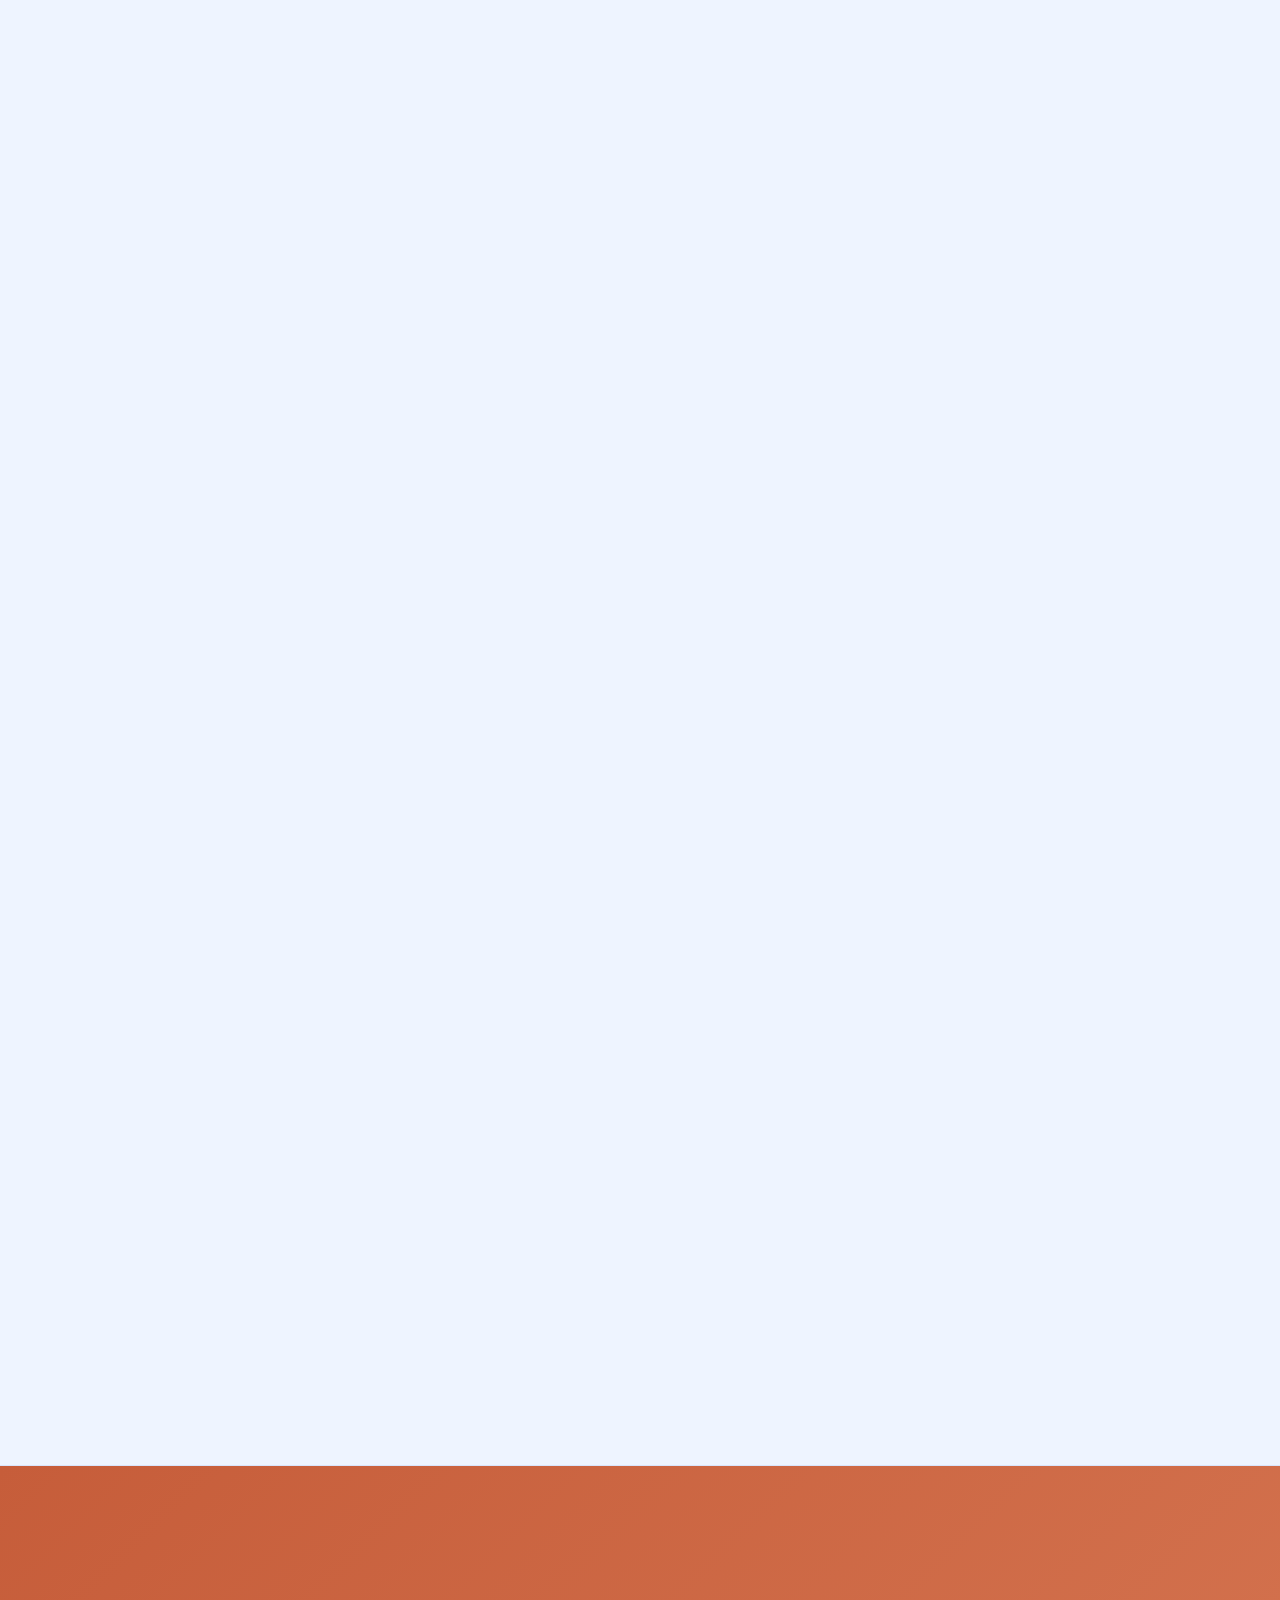
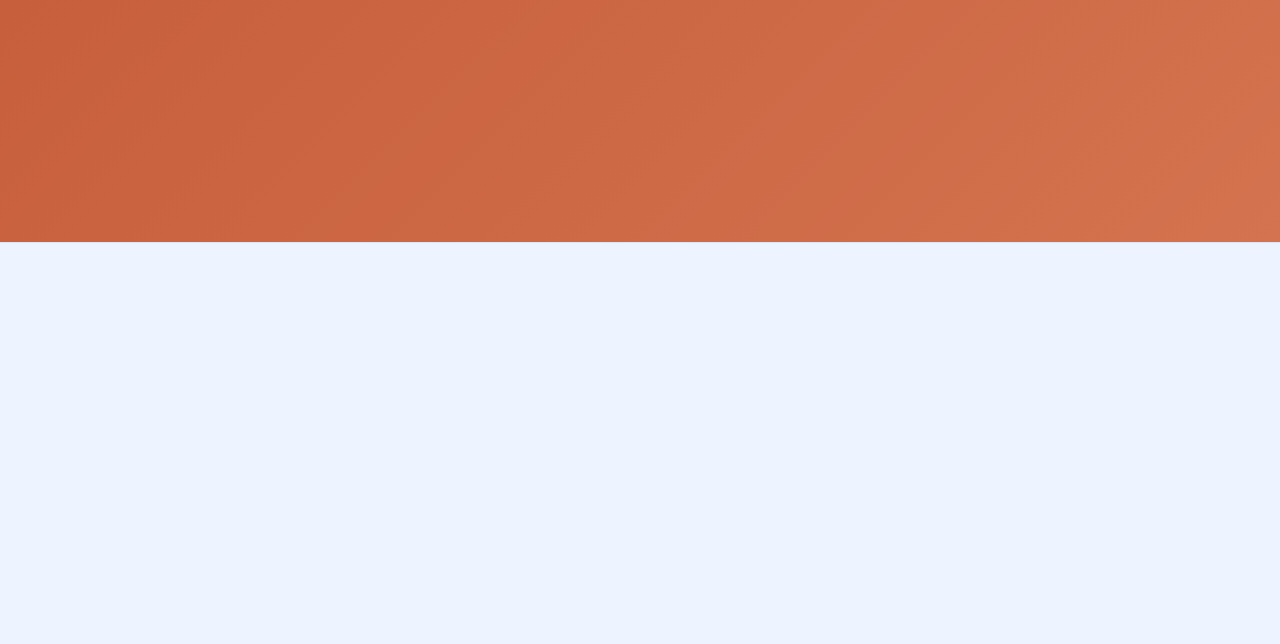
==== commit 49948fa4: "Add files via upload" ====
--- a/index.html
+++ b/index.html
@@ -34,7 +34,7 @@
 <link rel="preload" href="fonts/sora-latin.woff2" as="font" type="font/woff2" crossorigin>
 <link rel="preload" href="fonts/kalam-700.woff2" as="font" type="font/woff2" crossorigin>
 <link rel="stylesheet" href="fonts/fonts.css">
-<link rel="stylesheet" href="styles.css?v=12">
+<link rel="stylesheet" href="styles.css?v=14">
 <!-- Google Tag Manager -->
 <script>(function(w,d,s,l,i){w[l]=w[l]||[];w[l].push({'gtm.start':
 new Date().getTime(),event:'gtm.js'});var f=d.getElementsByTagName(s)[0],
@@ -99,9 +99,11 @@
 
 <!-- MARQUEE -->
 <div class="marquee-band" aria-hidden="true">
-  <div class="marquee-track">
-    <span>Northline HVAC</span><span>BrightPath Plumbing</span><span>GreenEdge Landscaping</span><span>SparkClean Co.</span><span>ProShield Pest Control</span><span>Atlas Electric</span><span>Summit Home Services</span>
-    <span>Northline HVAC</span><span>BrightPath Plumbing</span><span>GreenEdge Landscaping</span><span>SparkClean Co.</span><span>ProShield Pest Control</span><span>Atlas Electric</span><span>Summit Home Services</span>
+  <div class="marquee-track marquee-track--clients">
+    <span>Concord Technologies</span><span>Blue Door</span><span>Share Skippy</span><span>Skill Shark</span><span>Barista Collection</span><span>JM Installation</span><span>Durable Technologies</span>
+    <span>Concord Technologies</span><span>Blue Door</span><span>Share Skippy</span><span>Skill Shark</span><span>Barista Collection</span><span>JM Installation</span><span>Durable Technologies</span>
+    <span>Concord Technologies</span><span>Blue Door</span><span>Share Skippy</span><span>Skill Shark</span><span>Barista Collection</span><span>JM Installation</span><span>Durable Technologies</span>
+    <span>Concord Technologies</span><span>Blue Door</span><span>Share Skippy</span><span>Skill Shark</span><span>Barista Collection</span><span>JM Installation</span><span>Durable Technologies</span>
   </div>
 </div>
 
@@ -248,58 +250,58 @@
     </header>
     <article class="result-case">
       <div class="result-content">
-        <p class="result-eyebrow">Case 01 · HVAC</p>
+        <p class="result-eyebrow">Case 01 · Windows and Blinds</p>
         <h3 class="result-headline">Cut cost-per-lead <span class="result-highlight">$142 to $48</span></h3>
-        <p class="result-sub">Rebuilt their Google Search and Meta lead campaigns from scratch. Tightened geo targeting, fixed the pixel, and sent traffic to pages built to book service calls—not generic quote forms.</p>
+        <p class="result-sub">Rebuilt their Google Search and Meta lead campaigns from scratch. Tightened geo targeting, fixed the pixel, and sent traffic to pages built to book in-home consultations—not generic quote forms.</p>
       </div>
       <div class="result-quote-box">
-        <p class="result-quote-text">"We were burning budget on clicks that went nowhere. About two months in, cost per lead came way down and the phone started ringing with people who actually wanted a service visit."</p>
+        <p class="result-quote-text">"It’s rare to find someone who combines technical expertise with excellent customer service, but Husnain does exactly that. His knowledge of Google Ads is outstanding, and his commitment to helping clients succeed is evident in the quality of his work."</p>
         <div class="result-quote-who">
           <picture>
             <source srcset="images/testimonials/mike-torres.webp" type="image/webp">
-            <img src="images/testimonials/mike-torres.jpg" alt="Mike Torres, owner of Northline HVAC" width="88" height="88" loading="lazy" decoding="async">
+            <img src="images/testimonials/mike-torres.jpg" alt="John Macroft, owner of JM Installation" width="88" height="88" loading="lazy" decoding="async">
           </picture>
-          <div><div class="name">Mike Torres</div><div class="role">Owner, Northline HVAC</div></div>
+          <div><div class="name">John Macroft</div><div class="role">Owner, JM Installation</div></div>
         </div>
       </div>
     </article>
     <article class="result-case">
       <div class="result-content">
-        <p class="result-eyebrow">Case 02 · Plumbing</p>
+        <p class="result-eyebrow">Case 02 · Garage Door Automation</p>
         <h3 class="result-headline"><span class="result-highlight">38 booked jobs</span> in 30 days</h3>
-        <p class="result-sub">Launched emergency and install campaigns on Google and Meta during peak season. Set up call tracking and same-day follow-up so the dispatch board stayed full.</p>
+        <p class="result-sub">Launched repair and install campaigns on Google and Meta during peak season. Set up call tracking and same-day follow-up so the dispatch board stayed full.</p>
       </div>
       <div class="result-quote-box">
         <p class="result-quote-text">"Peak season is chaos. He had us live fast and gets that you can't sit on a hot lead for three days."</p>
         <div class="result-quote-who">
           <picture>
             <source srcset="images/testimonials/sarah-chen.webp" type="image/webp">
-            <img src="images/testimonials/sarah-chen.jpg" alt="Sarah Chen, owner of BrightPath Plumbing" width="88" height="88" loading="lazy" decoding="async">
+            <img src="images/testimonials/sarah-chen.jpg" alt="Sarah Chen, owner of Concord Technologies" width="88" height="88" loading="lazy" decoding="async">
           </picture>
-          <div><div class="name">Sarah Chen</div><div class="role">Owner, BrightPath Plumbing</div></div>
+          <div><div class="name">Sarah Chen</div><div class="role">Owner, Concord Technologies</div></div>
         </div>
       </div>
     </article>
     <article class="result-case">
       <div class="result-content">
-        <p class="result-eyebrow">Case 03 · Landscaping</p>
+        <p class="result-eyebrow">Case 03 · Roofing</p>
         <h3 class="result-headline">Scaled from <span class="result-highlight">6 to 19</span> jobs/month</h3>
-        <p class="result-sub">Took over from a generalist agency running generic home services ads. Split maintenance and new lawn jobs into separate campaigns on Meta and Google, and tied CRM data back so we scaled what actually closed.</p>
+        <p class="result-sub">Took over from a generalist agency running generic home services ads. Split repair, replacement, and storm-damage jobs into separate campaigns on Meta and Google, and tied CRM data back so we scaled what actually closed.</p>
       </div>
       <div class="result-quote-box">
         <p class="result-quote-text">"Third agency we've tried. First time someone showed me which campaigns turned into signed contracts, not just form fills on a report."</p>
         <div class="result-quote-who">
           <picture>
             <source srcset="images/testimonials/james-reed.webp" type="image/webp">
-            <img src="images/testimonials/james-reed.jpg" alt="James Reed, owner of GreenEdge Landscaping" width="88" height="88" loading="lazy" decoding="async">
+            <img src="images/testimonials/james-reed.jpg" alt="James Reed, owner of Top Down Roofing" width="88" height="88" loading="lazy" decoding="async">
           </picture>
-          <div><div class="name">James Reed</div><div class="role">Owner, GreenEdge Landscaping</div></div>
+          <div><div class="name">James Reed</div><div class="role">Owner, Top Down Roofing</div></div>
         </div>
       </div>
     </article>
     <article class="result-case">
       <div class="result-content">
-        <p class="result-eyebrow">Case 04 · Meta lead ads</p>
+        <p class="result-eyebrow">Case 04 · Garage Door Automation</p>
         <h3 class="result-headline"><span class="result-highlight">3.2×</span> more qualified leads</h3>
         <p class="result-sub">Rebuilt their Meta lead forms with better qualifying questions, fixed audience overlap with Google, and added retargeting for people who started but didn't book.</p>
       </div>
@@ -308,9 +310,9 @@
         <div class="result-quote-who">
           <picture>
             <source srcset="images/testimonials/derek-kim.webp" type="image/webp">
-            <img src="images/testimonials/derek-kim.jpg" alt="Derek Kim, operations manager at SparkClean Co." width="88" height="88" loading="lazy" decoding="async">
+            <img src="images/testimonials/derek-kim.jpg" alt="Derek Kim, operations manager at Durable Technologies" width="88" height="88" loading="lazy" decoding="async">
           </picture>
-          <div><div class="name">Derek Kim</div><div class="role">Ops Manager, SparkClean Co.</div></div>
+          <div><div class="name">Derek Kim</div><div class="role">Ops Manager, Durable Technologies</div></div>
         </div>
       </div>
     </article>
@@ -318,16 +320,16 @@
       <div class="result-content">
         <p class="result-eyebrow">Case 05 · Market expansion</p>
         <h3 class="result-headline">Launched in <span class="result-highlight">3 new cities</span> profitably</h3>
-        <p class="result-sub">Helped a single-market pest control company expand into neighboring metros. Built geo-specific campaigns on Meta and Google, localized landing pages, and lead routing so each territory had its own budget and close-rate tracking.</p>
+        <p class="result-sub">Helped a single-market company expand into neighboring metros. Built geo-specific campaigns on Meta and Google, localized landing pages, and lead routing so each territory had its own budget and close-rate tracking.</p>
       </div>
       <div class="result-quote-box">
         <p class="result-quote-text">"We wanted to grow without blowing money guessing. He tested each city on its own and we killed one market in the first month. Saved us a lot."</p>
         <div class="result-quote-who">
           <picture>
             <source srcset="images/testimonials/amanda-lewis.webp" type="image/webp">
-            <img src="images/testimonials/amanda-lewis.jpg" alt="Amanda Lewis, co-owner of ProShield Pest Control" width="88" height="88" loading="lazy" decoding="async">
+            <img src="images/testimonials/amanda-lewis.jpg" alt="Amanda Lewis, co-owner of Share Skippy" width="88" height="88" loading="lazy" decoding="async">
           </picture>
-          <div><div class="name">Amanda Lewis</div><div class="role">Co-Owner, ProShield Pest Control</div></div>
+          <div><div class="name">Amanda Lewis</div><div class="role">Co-Owner, Share Skippy</div></div>
         </div>
       </div>
     </article>
@@ -428,6 +430,7 @@
         <form class="contact-form" id="form-audit" action="https://formsubmit.co/hello@ramayleads.com" method="POST" hidden role="tabpanel" aria-labelledby="tab-audit">
           <input type="hidden" name="_subject" value="Free Meta & Google ads review request">
           <input type="hidden" name="_captcha" value="false">
+          <input type="hidden" name="_next" value="https://ramayleads.com/thanks.html?form=audit">
           <input type="text" name="_honey" class="hp-field" tabindex="-1" autocomplete="off" aria-hidden="true">
           <p class="form-intro">For service businesses with an active Meta and/or Google Ads account.</p>
           <div class="field"><label for="a1">Name *</label><input class="input" type="text" id="a1" name="name" required autocomplete="name"></div>
@@ -452,6 +455,7 @@
         <form class="contact-form" id="form-inquiry" action="https://formsubmit.co/hello@ramayleads.com" method="POST" role="tabpanel" aria-labelledby="tab-inquiry">
           <input type="hidden" name="_subject" value="General inquiry — service business landing">
           <input type="hidden" name="_captcha" value="false">
+          <input type="hidden" name="_next" value="https://ramayleads.com/thanks.html?form=inquiry">
           <input type="text" name="_honey" class="hp-field" tabindex="-1" autocomplete="off" aria-hidden="true">
           <p class="form-intro">Ask about working together, pricing, or whether Meta and Google ads make sense for your market.</p>
           <div class="field"><label for="i1">Name *</label><input class="input" type="text" id="i1" name="name" required autocomplete="name"></div>
--- a/styles.css
+++ b/styles.css
@@ -371,6 +371,13 @@
     from { transform: translateX(0); }
     to { transform: translateX(-50%); }
   }
+  .marquee-track--clients {
+    animation: marquee-clients 40s linear infinite;
+  }
+  @keyframes marquee-clients {
+    from { transform: translateX(0); }
+    to { transform: translateX(-25%); }
+  }
   .paper { background: var(--paper); color: var(--ink); }
   .ink { background: var(--surface); color: var(--ink); }
   #tracking {
@@ -1237,6 +1244,46 @@
   }
   .call-float-icon {
     flex-shrink: 0;
+  }
+  .thanks-page {
+    min-height: calc(100vh - var(--nav-h) - 8rem);
+    display: flex;
+    align-items: center;
+    justify-content: center;
+    padding: clamp(3rem, 8vw, 5rem) var(--hero-inset-left);
+    background: var(--hero-gradient);
+  }
+  .thanks-card {
+    max-width: 36rem;
+    width: 100%;
+  }
+  .thanks-eyebrow {
+    color: var(--accent);
+    margin-bottom: 1rem;
+  }
+  .thanks-title {
+    font-family: var(--display);
+    font-size: clamp(2rem, 4vw, 3rem);
+    font-weight: 700;
+    line-height: 1.1;
+    letter-spacing: -0.02em;
+    margin-bottom: 1rem;
+  }
+  .thanks-copy {
+    color: var(--muted);
+    font-size: 1.125rem;
+    margin-bottom: 2rem;
+  }
+  .thanks-copy a {
+    color: var(--accent);
+    font-weight: 600;
+    border-bottom: 1px solid rgba(37, 99, 235, 0.35);
+  }
+  .thanks-actions {
+    display: flex;
+    flex-wrap: wrap;
+    gap: 1rem;
+    align-items: center;
   }
   .site-footer {
     background: var(--bg-blue-soft);
